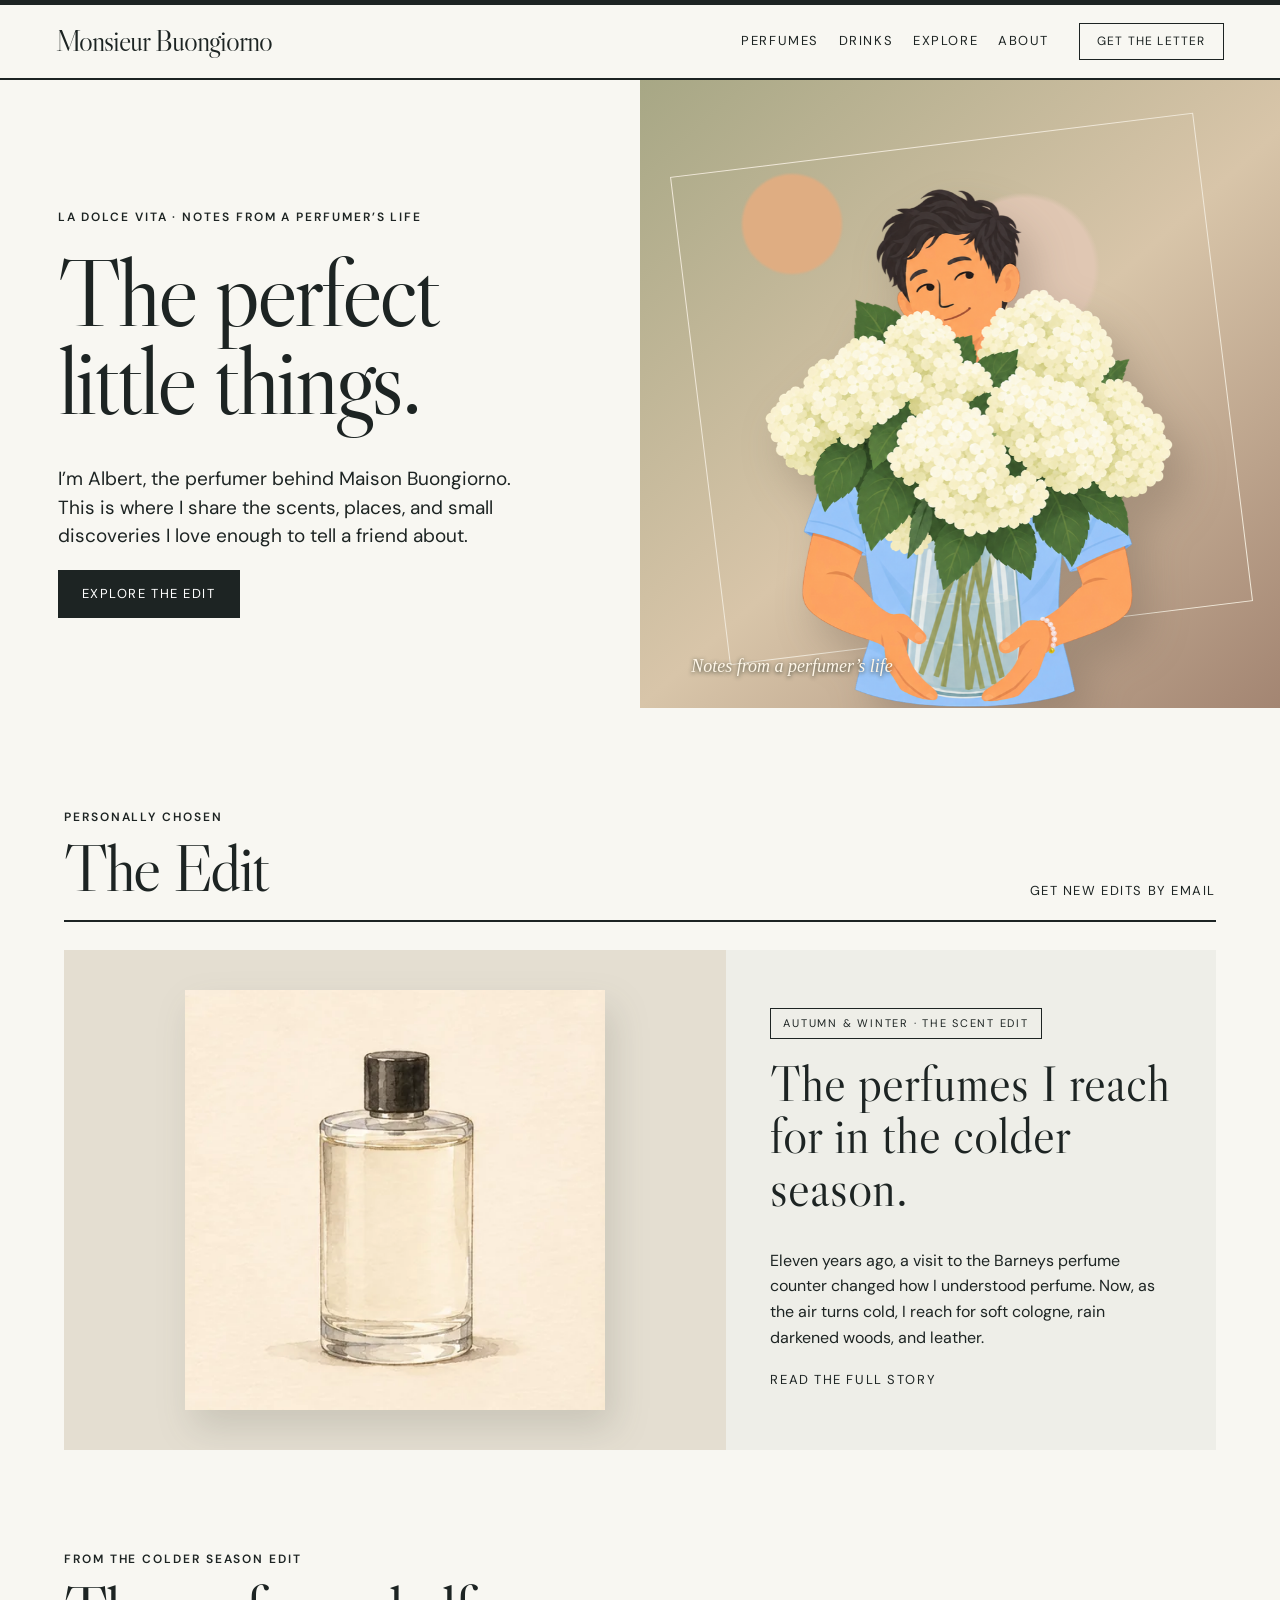
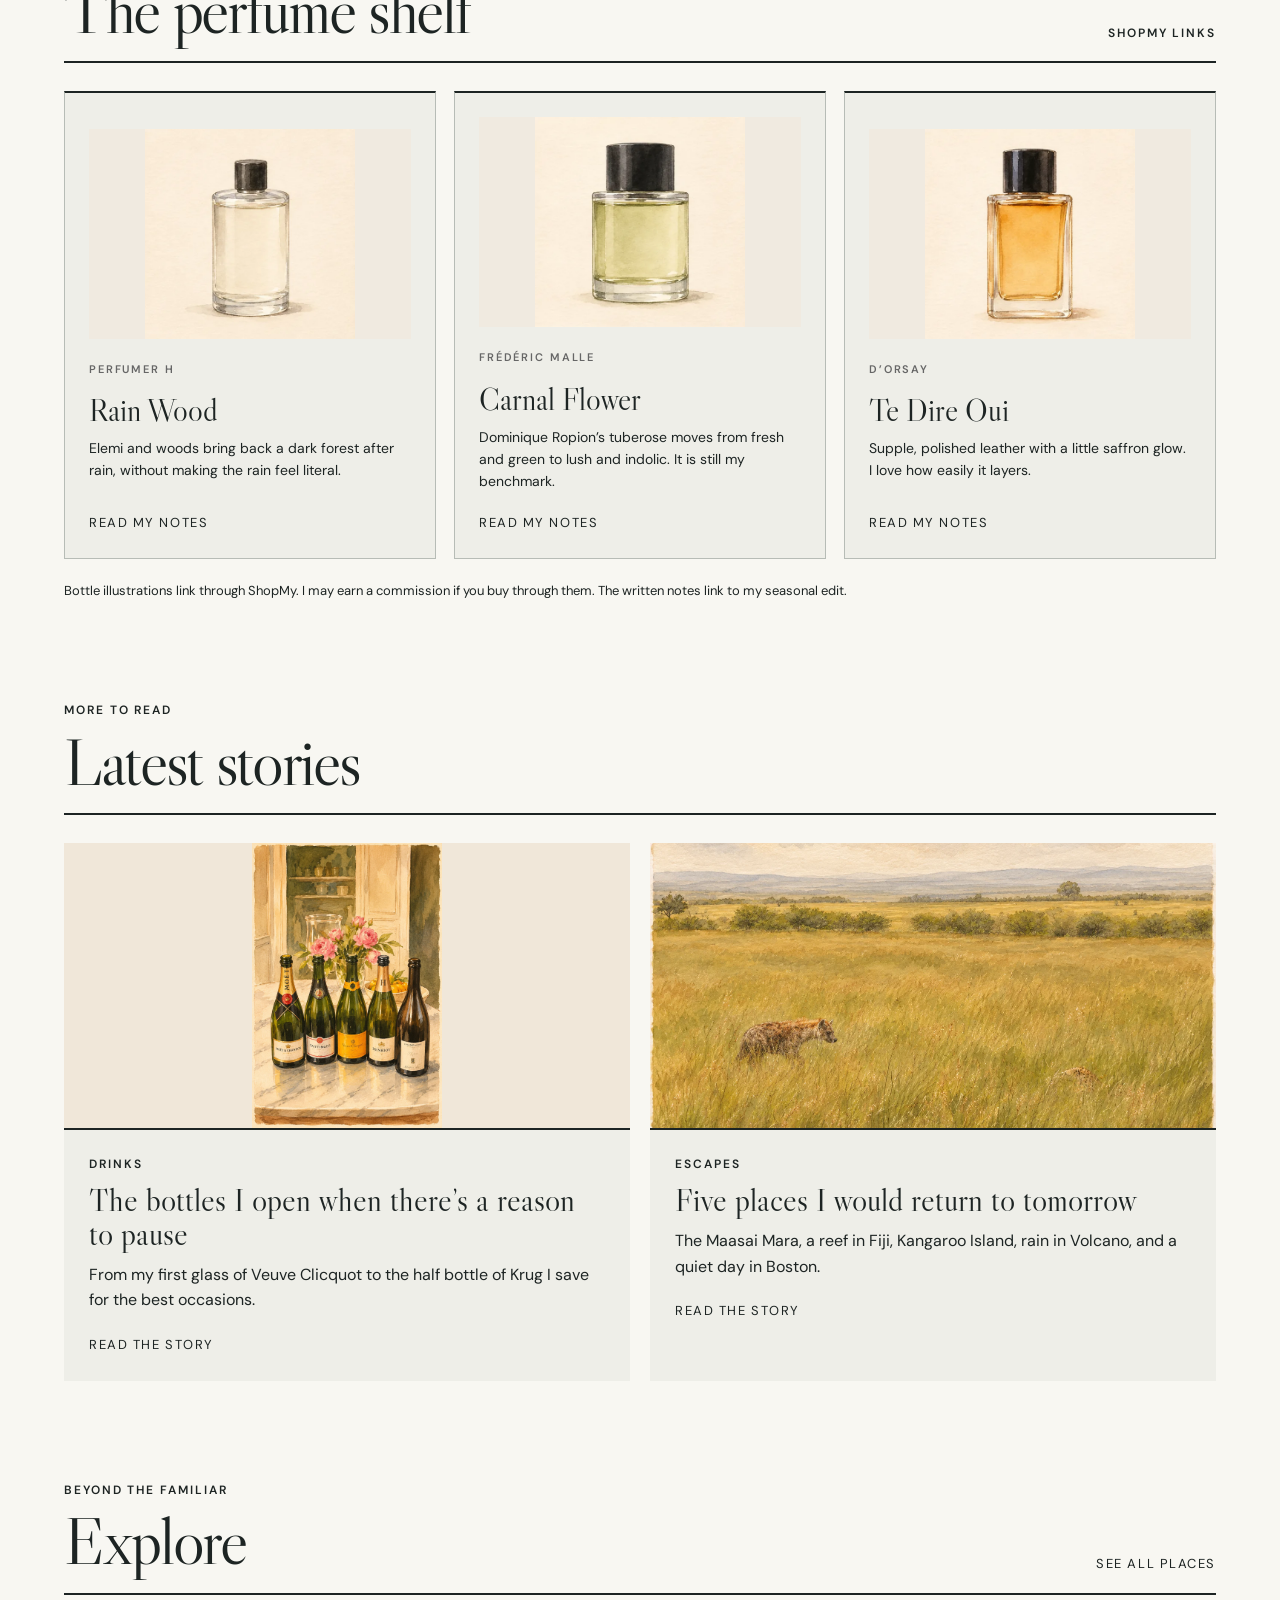
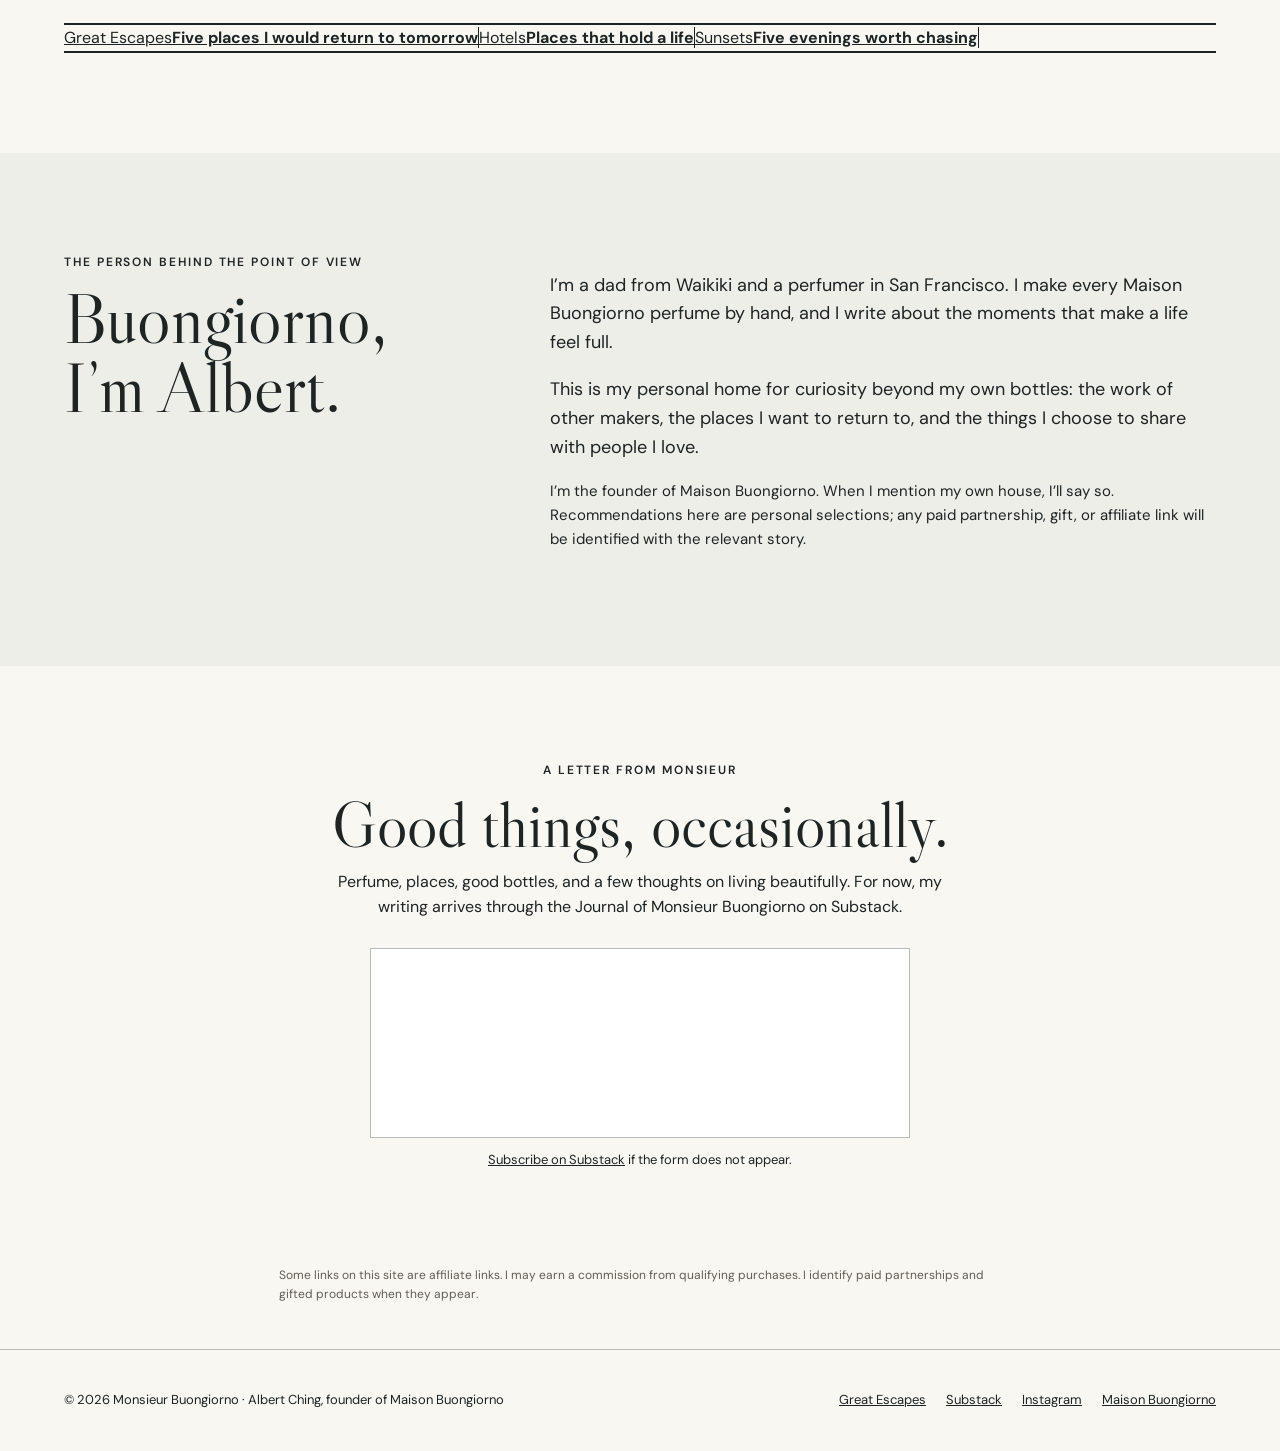
==== index.html @ 0cd43581 "Add hotel and sunset stories with editorial site styling" ====
<!doctype html>
<html lang="en">
<head>
  <meta charset="utf-8"><meta name="viewport" content="width=device-width,initial-scale=1">
  <title>Monsieur Buongiorno — The Perfect Little Things</title>
  <link rel="canonical" href="https://monsieurbuongiorno.com/">
  <meta property="og:type" content="website"><meta property="og:image" content="https://monsieurbuongiorno.com/assets/homepage-illustration-mara.webp"><meta property="og:image:alt" content="Watercolor illustration of the Maasai Mara for Monsieur Buongiorno"><meta name="twitter:card" content="summary_large_image"><meta property="og:title" content="Monsieur Buongiorno — The Perfect Little Things"><meta property="og:description" content="Albert Ching, the perfumer behind Maison Buongiorno, shares the scents, places, and pleasures he loves."><meta property="og:url" content="https://monsieurbuongiorno.com/">
  <meta name="description" content="Albert, the perfumer behind Maison Buongiorno, writes about perfume, places, and the small pleasures worth remembering.">
  <script type="application/ld+json">{"@context":"https://schema.org","@graph":[{"@type":"Person","@id":"https://monsieurbuongiorno.com/#albert","name":"Albert Ching","alternateName":"Monsieur Buongiorno","url":"https://monsieurbuongiorno.com/","sameAs":["https://monsieurbuongiorno.substack.com/","https://www.instagram.com/monsieurbuongiorno/"],"founder":{"@id":"https://maisonbuongiorno.com/#brand"}},{"@type":"WebSite","name":"Monsieur Buongiorno","url":"https://monsieurbuongiorno.com/","publisher":{"@id":"https://monsieurbuongiorno.com/#albert"}}]}</script>
  <style>
    @import url('https://fonts.googleapis.com/css2?family=DM+Sans:wght@400;500;600&family=Libre+Caslon+Display&display=swap');
    :root{--ink:#292621;--paper:#f7f4ed;--line:#d9d1c4;--olive:#626a4d;--rose:#b98982;--dark:#333c31}*{box-sizing:border-box}html{scroll-behavior:smooth}body{margin:0;background:var(--paper);color:var(--ink);font:16px/1.6 'DM Sans',sans-serif}a{color:inherit}button{font:inherit}header{border-bottom:1px solid var(--line);background:var(--paper);position:sticky;top:0;z-index:5}.nav{max-width:1440px;margin:auto;padding:18px 4.4%;display:flex;align-items:center;gap:30px}.wordmark{font:29px/1 'Libre Caslon Display',Georgia,serif;text-decoration:none;white-space:nowrap}.navlinks{display:flex;gap:20px;margin-left:auto;font-size:13px;white-space:nowrap;letter-spacing:.12em;text-transform:uppercase}.navlinks a{text-decoration:none}.navlinks a:hover,.textlink:hover{text-decoration:underline}.navcta{border:1px solid var(--ink);padding:8px 17px;text-decoration:none;font-size:12px;letter-spacing:.1em;text-transform:uppercase;white-space:nowrap}.menu{display:none;background:none;border:0;font-size:24px;margin-left:auto}.eyebrow{font-size:12px;font-weight:600;letter-spacing:.2em;text-transform:uppercase}.hero{max-width:1440px;margin:auto;display:grid;grid-template-columns:1fr 1fr;min-height:620px}.hero-copy{padding:10vw 8% 7vw 9%;display:flex;flex-direction:column;justify-content:center}.hero h1{font:clamp(62px,7.5vw,120px)/.91 'Libre Caslon Display',Georgia,serif;letter-spacing:-.035em;margin:22px 0}.hero p{max-width:470px;font-size:19px;line-height:1.5}.hero-art{position:relative;min-height:620px;overflow:hidden;background:radial-gradient(circle at 60% 30%,#e0c7b3 0 12%,transparent 13%),linear-gradient(138deg,#a7a785,#d8c5a9 52%,#a38572)}.hero-art:before{content:'';position:absolute;width:82%;height:78%;border:1px solid #f0e8d9;left:9%;top:10%;transform:rotate(-7deg)}.hero-art:after{content:none}.hero-art .shape{position:absolute;width:34%;height:78%;left:26%;bottom:-10%;background:#525c43;border-radius:48% 48% 8% 8%;transform:rotate(-10deg);box-shadow:45px -30px 0 1px #756853}.hero-art .sun{position:absolute;left:16%;top:15%;width:100px;height:100px;border-radius:50%;background:#dfad82;filter:blur(1px)}.hero-art .portrait{position:absolute;width:min(80%,550px);height:auto;left:10%;bottom:-4%;z-index:1;filter:drop-shadow(15px 22px 20px #56463b44)}.hero-art .caption{z-index:2;position:absolute;left:8%;bottom:5%;font:italic 18px Georgia,serif;color:#fff7e9;text-shadow:0 1px 4px #333c31}.intro-strip{background:var(--dark);color:#f5f0e5;padding:18px 5%;text-align:center;font-size:14px;letter-spacing:.025em}.intro-strip a{text-underline-offset:4px}.wrap{max-width:1320px;margin:auto;padding:100px 5%}.section-heading{display:flex;align-items:end;justify-content:space-between;border-bottom:1px solid var(--line);padding-bottom:18px;margin-bottom:28px;gap:20px}.section-heading h2{font:clamp(46px,5.2vw,76px)/1 'Libre Caslon Display',Georgia,serif;margin:8px 0 0}.textlink{font-size:13px;text-transform:uppercase;letter-spacing:.12em;text-decoration:none;white-space:nowrap}.feature{display:grid;grid-template-columns:1.15fr .85fr;min-height:500px;background:#e8e1d5}.feature-art{position:relative;min-height:460px;background:linear-gradient(170deg,#879482,#4b5d54 56%,#253b38);overflow:hidden}.feature-art:before{content:'';position:absolute;width:200%;height:140px;left:-30%;top:58%;background:repeating-linear-gradient(110deg,transparent 0 15px,#d7ddd1 16px 17px,transparent 18px 42px);opacity:.45;transform:rotate(-14deg)}.feature-art:after{content:'RAIN\A WOOD';white-space:pre;position:absolute;left:8%;bottom:8%;font:clamp(66px,8vw,124px)/.81 'Libre Caslon Display',Georgia,serif;color:#ece8d9}.feature-copy{padding:9% 9%;display:flex;flex-direction:column;justify-content:center}.feature-copy h3{font:clamp(40px,4vw,64px)/1.02 'Libre Caslon Display',Georgia,serif;margin:18px 0}.feature-copy p{max-width:440px}.pill{display:inline-block;font-size:11px;letter-spacing:.16em;text-transform:uppercase;border:1px solid currentColor;padding:6px 12px;align-self:start}.cards{display:grid;grid-template-columns:repeat(3,1fr);gap:20px}.card{background:#ebe4da}.card-art{height:285px;display:flex;align-items:end;padding:24px;font:48px/.95 'Libre Caslon Display',Georgia,serif}.card:nth-child(1) .card-art{background:radial-gradient(circle at 55% 35%,#eedfd2 0 21%,transparent 22%),linear-gradient(130deg,#ab8f7f,#e3d4c3)}.card:nth-child(2) .card-art{background:radial-gradient(circle at 50% 30%,#f5e0ba 0 16%,transparent 17%),linear-gradient(150deg,#b49c6a,#e5d6ae)}.card:nth-child(3) .card-art{background:#e9e5db url("/assets/editorial-rain.jpg") center/cover no-repeat;color:#fff;text-shadow:0 2px 8px #253b38}.card-body{padding:25px}.card h3{font:32px/1.05 'Libre Caslon Display',Georgia,serif;margin:10px 0}.card p{margin:0 0 18px}.shop-grid{display:grid;grid-template-columns:repeat(4,1fr);gap:18px}.shop-item{border:1px solid var(--line);padding:24px;background:#faf8f2;min-height:225px;display:flex;flex-direction:column}.shop-item .brand{font-size:11px;letter-spacing:.17em;text-transform:uppercase;color:#666}.shop-item h3{font:31px/1.05 "Libre Caslon Display",Georgia,serif;margin:16px 0 10px}.shop-item p{font-size:14px;margin:0 0 20px}.shop-item a{margin-top:auto}.about{background:#e8e3d9}.about-inner{max-width:1320px;margin:auto;padding:100px 5%;display:grid;grid-template-columns:.7fr 1.3fr;gap:11%}.about h2{font:clamp(50px,5.5vw,84px)/.98 'Libre Caslon Display',Georgia,serif;margin:12px 0}.about p{font-size:18px}.about .small{font-size:15px}.maison{background:var(--dark);color:#f4efe3}.maison-inner{max-width:1320px;margin:auto;padding:95px 5%;display:grid;grid-template-columns:1fr 1fr;gap:7%;align-items:center}.maison h2{font:clamp(49px,5vw,79px)/.98 'Libre Caslon Display',Georgia,serif;margin:16px 0}.maison p{font-size:18px}.maison-art{min-height:380px;border:1px solid #b8b49b;display:flex;align-items:center;justify-content:center;background:radial-gradient(circle at center,#878c70,#3d493a 65%)}.bottle{width:125px;height:220px;background:linear-gradient(90deg,#ded5bb,#f6edce 50%,#c1b898);border:3px solid #e6dfc8;box-shadow:30px 20px 40px #243023;position:relative;display:grid;place-items:center;text-align:center;font:18px/.95 'Libre Caslon Display',Georgia,serif;color:#3a4234}.bottle:before{content:'';position:absolute;width:60px;height:35px;background:#2c3128;top:-37px}.newsletter{padding:95px 5%;text-align:center;max-width:900px;margin:auto}.newsletter h2{font:clamp(48px,5vw,76px)/1 'Libre Caslon Display',Georgia,serif;margin:12px 0}.newsletter p{max-width:620px;margin:0 auto 28px}.button{display:inline-block;background:var(--ink);color:white;text-decoration:none;padding:14px 24px;font-size:13px;letter-spacing:.12em;text-transform:uppercase}.button.light{background:#f4efe3;color:var(--ink)}footer{border-top:1px solid var(--line);padding:40px 5%;display:flex;justify-content:space-between;gap:20px;font-size:13px}.footerlinks{display:flex;gap:20px;flex-wrap:wrap}.disclosure{font-size:12px;color:#625d55;max-width:850px;margin:0 auto 45px;padding:0 5%}@media(max-width:1100px){.navlinks,.navcta{display:none}.menu{display:block}.navlinks.open{display:flex;position:absolute;top:69px;left:0;right:0;background:var(--paper);padding:22px 5%;flex-direction:column;border-bottom:1px solid var(--line)}.hero,.feature,.about-inner,.maison-inner{grid-template-columns:1fr}.hero-copy{padding:90px 7% 80px}.hero-art{min-height:450px}.feature-art{min-height:400px}.cards,.shop-grid{grid-template-columns:1fr}.card-art{height:260px}.wrap,.about-inner{padding:70px 6%}.maison-inner{padding:70px 6%}.about-inner{gap:18px}footer{flex-direction:column}.section-heading{align-items:start;flex-direction:column}}@media(max-width:500px){.hero h1{font-size:70px}.hero-art{min-height:360px}.hero-art:after{font-size:60px}.feature-art{min-height:310px}.feature-art:after{font-size:75px}}
.hero-actions{display:flex;align-items:center;gap:24px;flex-wrap:wrap}.escape-callout{max-width:1320px;margin:80px auto 0;padding:0 5%;display:grid;grid-template-columns:1.05fr .95fr;min-height:390px}.escape-callout-image{display:block;min-height:390px;overflow:hidden;background:#44535a}.escape-callout-image img{display:block;width:100%;height:100%;max-height:450px;object-fit:cover}.escape-callout-copy{background:#e8e3d9;padding:55px 9%;display:flex;flex-direction:column;justify-content:center}.escape-callout-copy h2{font:clamp(42px,4.5vw,67px)/1 'Libre Caslon Display',Georgia,serif;margin:15px 0}.escape-callout-copy p{max-width:430px;margin:0 0 26px}.card-image{height:285px;display:block;overflow:hidden;background:#e8e1d5}.card-image img{display:block;width:100%;height:100%;object-fit:cover;transition:transform .25s ease}.card-image:hover img{transform:scale(1.035)}.card:nth-child(1) .card-image img{object-fit:contain;background:#f0e7d9}.card:nth-child(2) .card-image img{object-position:center 62%}@media(max-width:900px){.escape-callout{grid-template-columns:1fr;margin-top:50px;padding:0 6%}.escape-callout-image{min-height:300px}.escape-callout-image img{height:300px;max-height:none}.escape-callout-copy{padding:45px 7%}}
  .feature-art{display:grid;place-items:center;text-decoration:none;background:#e4ded1}.feature-art:before,.feature-art:after{content:none}.feature-art img{width:min(75%,420px);height:auto;display:block;filter:drop-shadow(8px 18px 18px #333c3126);transition:transform .25s ease}.feature-art:hover img{transform:translateY(-5px)}.shop-grid{grid-template-columns:repeat(3,1fr)}.shop-item{min-height:auto}.shop-image{display:block;margin-bottom:22px}.shop-image img{width:100%;height:210px;object-fit:contain;display:block;background:#f0eae0}.shop-item .textlink{margin-top:auto}.latest-cards{grid-template-columns:repeat(2,1fr)}.signup-embed{width:100%;max-width:540px;height:190px;border:1px solid var(--line);background:#fff;display:block;margin:0 auto}.signup-fallback{font-size:13px;margin:12px auto 0!important}@media(max-width:900px){.shop-grid,.latest-cards{grid-template-columns:1fr}}@media(prefers-reduced-motion:reduce){.feature-art img,.card-image img{transition:none}}
</style>
<link rel="icon" href="/assets/favicon.png?v=20261124" type="image/png"><link rel="icon" href="/assets/favicon.ico?v=20261124" sizes="any"><link rel="apple-touch-icon" href="/assets/apple-touch-icon.png?v=20261124"><script>!function(t,e){var o,n,p,r;e.__SV||(window.posthog=e,e._i=[],e.init=function(i,s,a){function g(t,e){var o=e.split(".");2==o.length&&(t=t[o[0]],e=o[1]),t[e]=function(){t.push([e].concat(Array.prototype.slice.call(arguments,0)))}}(p=t.createElement("script")).type="text/javascript",p.crossOrigin="anonymous",p.async=!0,p.src=s.api_host.replace(".i.posthog.com","-assets.i.posthog.com")+"/static/array.js",(r=t.getElementsByTagName("script")[0]).parentNode.insertBefore(p,r);var u=e;for(void 0!==a?u=e[a]=[]:a="posthog",u.people=u.people||[],u.toString=function(t){var e="posthog";return"posthog"!==a&&(e+="."+a),t||(e+=" (stub)"),e},u.people.toString=function(){return u.toString(1)+".people (stub)"},o="init capture register register_once unregister unregister_for_session unregister_for_session getFeatureFlag getFeatureFlagPayload isFeatureEnabled reloadFeatureFlags updateEarlyAccessFeatureEnrollment getEarlyAccessFeatures on onFeatureFlags onSessionId getSurveys getActiveMatchingSurveys renderSurvey canRender get_distinct_id get_session_id opt_in_capturing opt_out_capturing has_opted_in_capturing has_opted_out_capturing".split(" "),n=0;n<o.length;n++)g(u,o[n]);e._i.push([i,s,a])},e.__SV=1)}(document,window.posthog||[]);posthog.init('phc_uu5TSxzBv7hr99KFHv97oArM2oFrDekxDJQEmMLBhRXt',{api_host:'https://us.i.posthog.com',person_profiles:'identified_only',capture_pageview:true,autocapture:false,disable_session_recording:true});posthog.register({site:'monsieurbuongiorno.com'});if(location.hostname==='localhost'||location.hostname==='127.0.0.1')posthog.opt_out_capturing();document.addEventListener('click',function(e){var a=e.target.closest('a[href^="https://go.shopmy.us/"]');if(a)posthog.capture('shopmy_link_clicked',{site:'monsieurbuongiorno.com',article:location.pathname,link:a.href})});</script><link rel="stylesheet" href="/assets/editorial.css?v=20261125"></head>
<body>
  <header><nav class="nav" aria-label="Main navigation"><a class="wordmark" href="#top">Monsieur Buongiorno</a><button class="menu" aria-label="Open menu" aria-expanded="false">☰</button><div class="navlinks"><a href="/perfumes/">Perfumes</a><a href="/drinks/">Drinks</a><a href="/explore/">Explore</a><a href="#about">About</a></div><a class="navcta" href="#letter">Get the letter</a></nav></header>
  <main id="top">
    <section class="hero"><div class="hero-copy"><div class="eyebrow">La dolce vita · Notes from a perfumer’s life</div><h1>The perfect<br>little things.</h1><p>I’m Albert, the perfumer behind Maison Buongiorno. This is where I share the scents, places, and small discoveries I love enough to tell a friend about.</p><div class="hero-actions"><a class="button" href="#edit">Explore The Edit</a></div></div><div class="hero-art" role="img" aria-label="Abstract editorial illustration in olive and warm terracotta"><div class="sun"></div><img class="portrait" src="/assets/albert-portrait.png" alt="Illustration of Albert holding white hydrangeas"><div class="caption">Notes from a perfumer’s life</div></div></section>
    <section class="wrap" id="edit"><div class="section-heading"><div><div class="eyebrow">Personally chosen</div><h2>The Edit</h2></div><a class="textlink" href="#letter">Get new edits by email</a></div><div class="feature"><a class="feature-art" href="/perfumes/cold-season/" aria-label="Read the colder season perfume edit"><img src="/assets/illustration-perfumer-h-rain-wood.webp" width="492" height="492" alt="Watercolor illustration of Perfumer H Rain Wood" loading="lazy"></a><div class="feature-copy"><span class="pill">Autumn &amp; winter · The scent edit</span><h3>The perfumes I reach for in the colder season.</h3><p>Eleven years ago, a visit to the Barneys perfume counter changed how I understood perfume. Now, as the air turns cold, I reach for soft cologne, rain darkened woods, and leather.</p><div><a class="textlink" href="/perfumes/cold-season/">Read the full story</a></div></div></div></section>
    <section class="wrap" id="shop" style="padding-top:0"><div class="section-heading"><div><div class="eyebrow">From the colder season edit</div><h2>The perfume shelf</h2></div><span class="eyebrow">ShopMy links</span></div><div class="shop-grid"><article class="shop-item"><a class="shop-image" href="https://go.shopmy.us/p-110095065" rel="sponsored nofollow noopener" target="_blank" aria-label="Explore Rain Wood"><img src="/assets/illustration-perfumer-h-rain-wood.webp" alt="Watercolor illustration of Perfumer H Rain Wood" loading="lazy"></a><div class="brand">Perfumer H</div><h3>Rain Wood</h3><p>Elemi and woods bring back a dark forest after rain, without making the rain feel literal.</p><a class="textlink" href="/perfumes/cold-season/#rain-wood">Read my notes</a></article><article class="shop-item"><a class="shop-image" href="https://go.shopmy.us/p-110095256" rel="sponsored nofollow noopener" target="_blank" aria-label="Explore Carnal Flower"><img src="/assets/illustration-frederic-malle-carnal-flower.webp" alt="Watercolor illustration of Frédéric Malle Carnal Flower" loading="lazy"></a><div class="brand">Frédéric Malle</div><h3>Carnal Flower</h3><p>Dominique Ropion’s tuberose moves from fresh and green to lush and indolic. It is still my benchmark.</p><a class="textlink" href="/perfumes/cold-season/">Read my notes</a></article><article class="shop-item"><a class="shop-image" href="https://go.shopmy.us/p-110095360" rel="sponsored nofollow noopener" target="_blank" aria-label="Explore Te Dire Oui"><img src="/assets/illustration-dorsay-te-dire-oui.webp" alt="Watercolor illustration of D’Orsay Te Dire Oui" loading="lazy"></a><div class="brand">D’Orsay</div><h3>Te Dire Oui</h3><p>Supple, polished leather with a little saffron glow. I love how easily it layers.</p><a class="textlink" href="/perfumes/cold-season/#te-dire-oui">Read my notes</a></article></div><p style="font-size:13px;max-width:800px;margin:22px 0 0">Bottle illustrations link through ShopMy. I may earn a commission if you buy through them. The written notes link to my seasonal edit.</p></section>
    <section class="wrap" id="journal" style="padding-top:0"><div class="section-heading"><div><div class="eyebrow">More to read</div><h2>Latest stories</h2></div></div><div class="cards latest-cards"><article class="card"><a class="card-image" href="/drinks/cold-season/"><img src="/assets/homepage-illustration-champagne.webp" width="1024" height="1535" alt="Watercolor illustration of Champagne bottles and flowers at Maison Buongiorno’s Slow Soirée" loading="lazy"></a><div class="card-body"><div class="eyebrow">Drinks</div><h3>The bottles I open when there’s a reason to pause</h3><p>From my first glass of Veuve Clicquot to the half bottle of Krug I save for the best occasions.</p><a class="textlink" href="/drinks/cold-season/">Read the story</a></div></article><article class="card"><a class="card-image" href="/escapes/"><img src="/assets/homepage-illustration-mara.webp" width="1525" height="1031" alt="Watercolor illustration of the grasses of the Maasai Mara" loading="lazy"></a><div class="card-body"><div class="eyebrow">Escapes</div><h3>Five places I would return to tomorrow</h3><p>The Maasai Mara, a reef in Fiji, Kangaroo Island, rain in Volcano, and a quiet day in Boston.</p><a class="textlink" href="/escapes/">Read the story</a></div></article></div></section>
    <section class="wrap" id="explore" style="padding-top:0"><div class="section-heading"><div><div class="eyebrow">Beyond the familiar</div><h2>Explore</h2></div><a class="textlink" href="/explore/">See all places</a></div><div class="explore-links"><a href="/escapes/"><span>Great Escapes</span><strong>Five places I would return to tomorrow</strong></a><a href="/explore/hotels/"><span>Hotels</span><strong>Places that hold a life</strong></a><a href="/explore/sunsets/"><span>Sunsets</span><strong>Five evenings worth chasing</strong></a></div></section>
    <section class="about" id="about"><div class="about-inner"><div><div class="eyebrow">The person behind the point of view</div><h2>Buongiorno,<br>I’m Albert.</h2></div><div><p>I’m a dad from Waikiki and a perfumer in San Francisco. I make every Maison Buongiorno perfume by hand, and I write about the moments that make a life feel full.</p><p>This is my personal home for curiosity beyond my own bottles: the work of other makers, the places I want to return to, and the things I choose to share with people I love.</p><p class="small">I’m the founder of Maison Buongiorno. When I mention my own house, I’ll say so. Recommendations here are personal selections; any paid partnership, gift, or affiliate link will be identified with the relevant story.</p></div></div></section>
    <section class="newsletter" id="letter"><div class="eyebrow">A letter from Monsieur</div><h2>Good things, occasionally.</h2><p>Perfume, places, good bottles, and a few thoughts on living beautifully. For now, my writing arrives through the Journal of Monsieur Buongiorno on Substack.</p><iframe class="signup-embed" src="https://monsieurbuongiorno.substack.com/embed" title="Subscribe to the Journal of Monsieur Buongiorno" loading="lazy" referrerpolicy="strict-origin-when-cross-origin"></iframe><p class="signup-fallback"><a href="https://monsieurbuongiorno.substack.com/subscribe">Subscribe on Substack</a> if the form does not appear.</p></section>
  </main>
  <div class="disclosure">Some links on this site are affiliate links. I may earn a commission from qualifying purchases. I identify paid partnerships and gifted products when they appear.</div>
  <footer><span>© 2026 Monsieur Buongiorno · Albert Ching, founder of Maison Buongiorno</span><div class="footerlinks"><a href="/escapes/">Great Escapes</a><a href="https://monsieurbuongiorno.substack.com/">Substack</a><a href="https://www.instagram.com/monsieurbuongiorno/">Instagram</a><a href="https://maisonbuongiorno.com/">Maison Buongiorno</a></div></footer>
  <script>const menu=document.querySelector('.menu'),links=document.querySelector('.navlinks');menu.addEventListener('click',()=>{let open=links.classList.toggle('open');menu.setAttribute('aria-expanded',String(open));});links.querySelectorAll('a').forEach(a=>a.addEventListener('click',()=>{links.classList.remove('open');menu.setAttribute('aria-expanded','false')}));</script>
</body></html>
---- assets/editorial.css ----
/* Editorial system: quiet paper, ink, rules, and numbered travel sections. */
:root{--ink:#1d2423;--paper:#f8f7f2;--line:#b7bcb6;--olive:#3b5e56;--dark:#1d3432}
body{background:var(--paper);color:var(--ink)}
header{border-bottom:2px solid var(--ink)}
.nav{border-top:5px solid var(--ink)}
.wordmark{letter-spacing:-.035em}
.eyebrow,.tag,.brand{font-family:'DM Sans',Arial,sans-serif;font-weight:600;letter-spacing:.16em}
.hero h1,.section-heading h2,.entry h2,.tile h2{letter-spacing:-.035em}
.section-heading,.entry{border-bottom-color:var(--ink);border-top-color:var(--ink)}
.section-heading{border-bottom-width:2px}
.entry{border-top-width:2px}
.byline{border-top:1px solid var(--ink);padding-top:12px;max-width:760px}
.lead{border-top:2px solid var(--ink);padding-top:12px}
.lead figcaption,.photo figcaption{border-top:1px solid var(--line);padding-top:8px;text-transform:uppercase;letter-spacing:.08em;font-size:11px}
.tiles{gap:0;border-top:2px solid var(--ink);border-bottom:2px solid var(--ink)}
.tile{background:transparent;border-right:1px solid var(--ink)}
.tile:first-child{border-left:1px solid var(--ink)}
.tile-copy{padding:23px}
.tile img{filter:saturate(.88)}
.tile h2{font-size:clamp(28px,2.8vw,38px)}
.tile .tag{color:var(--olive)}
.cta{background:var(--dark)}
@media(max-width:800px){.tile{border-right:1px solid var(--ink);border-left:1px solid var(--ink);border-bottom:1px solid var(--ink)}.tile:first-child{border-left:1px solid var(--ink)}.tiles{gap:0}}
/* Homepage's image treatment remains illustration-led. */
.feature,.card,.shop-item,.about{background:#eeeee8}
.shop-item{border-top:2px solid var(--ink)}
.card-body{border-top:2px solid var(--ink)}
.explore-links{border-top:2px solid var(--ink);border-bottom:2px solid var(--ink)}
.explore-links a{border-right:1px solid var(--ink)}
.navcta,.button{border-radius:0}
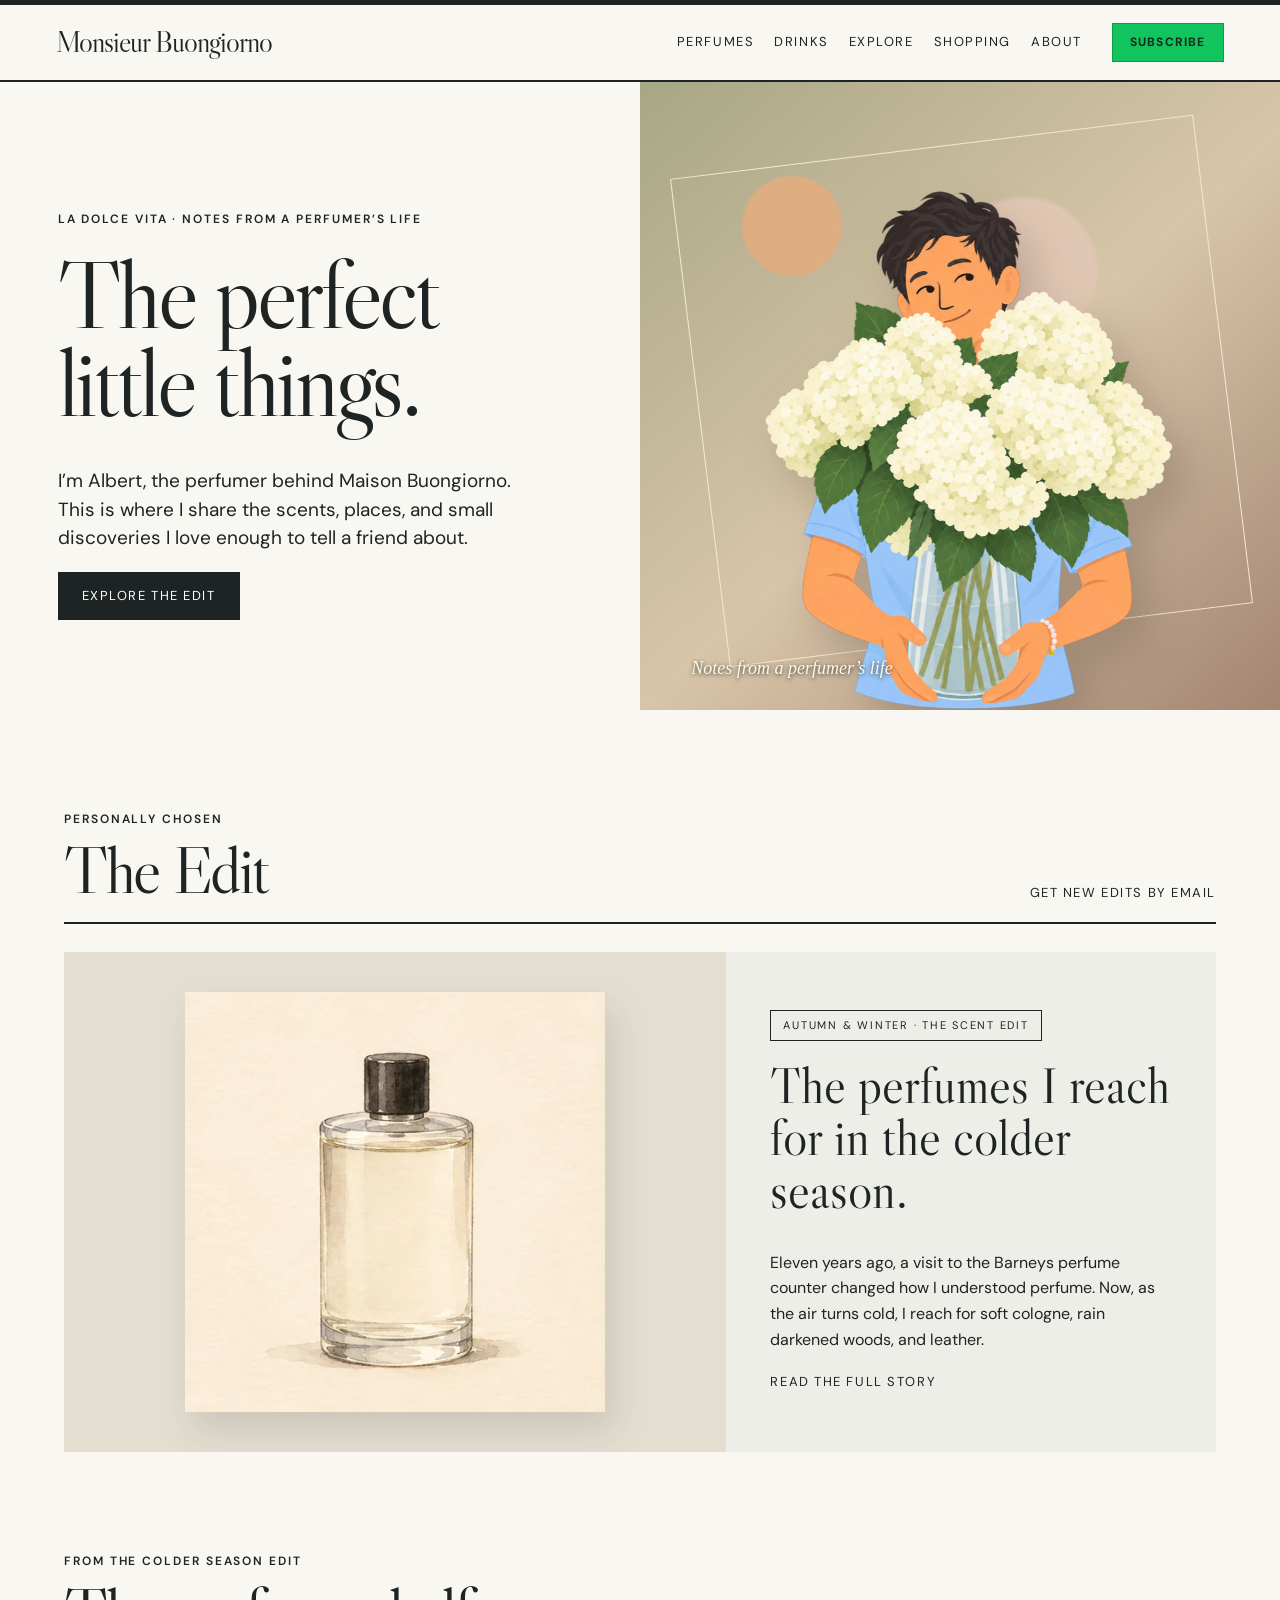
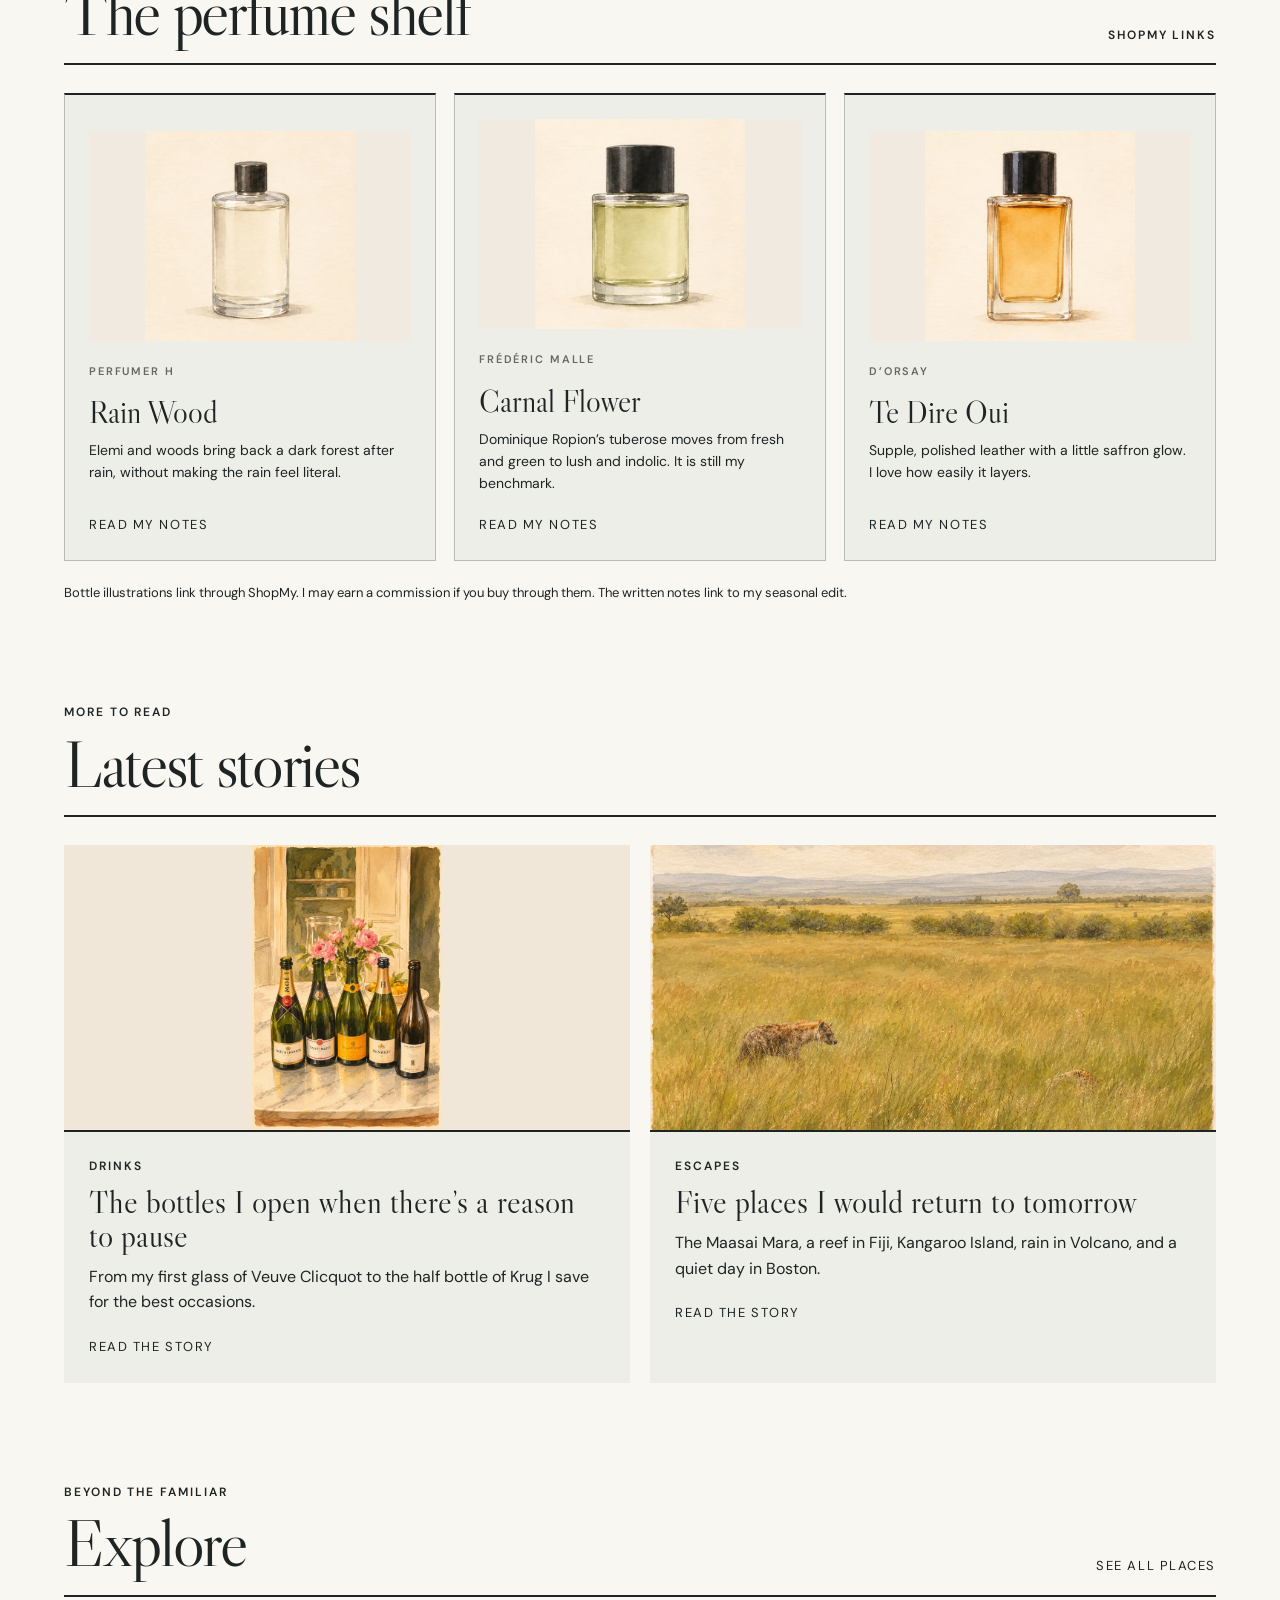
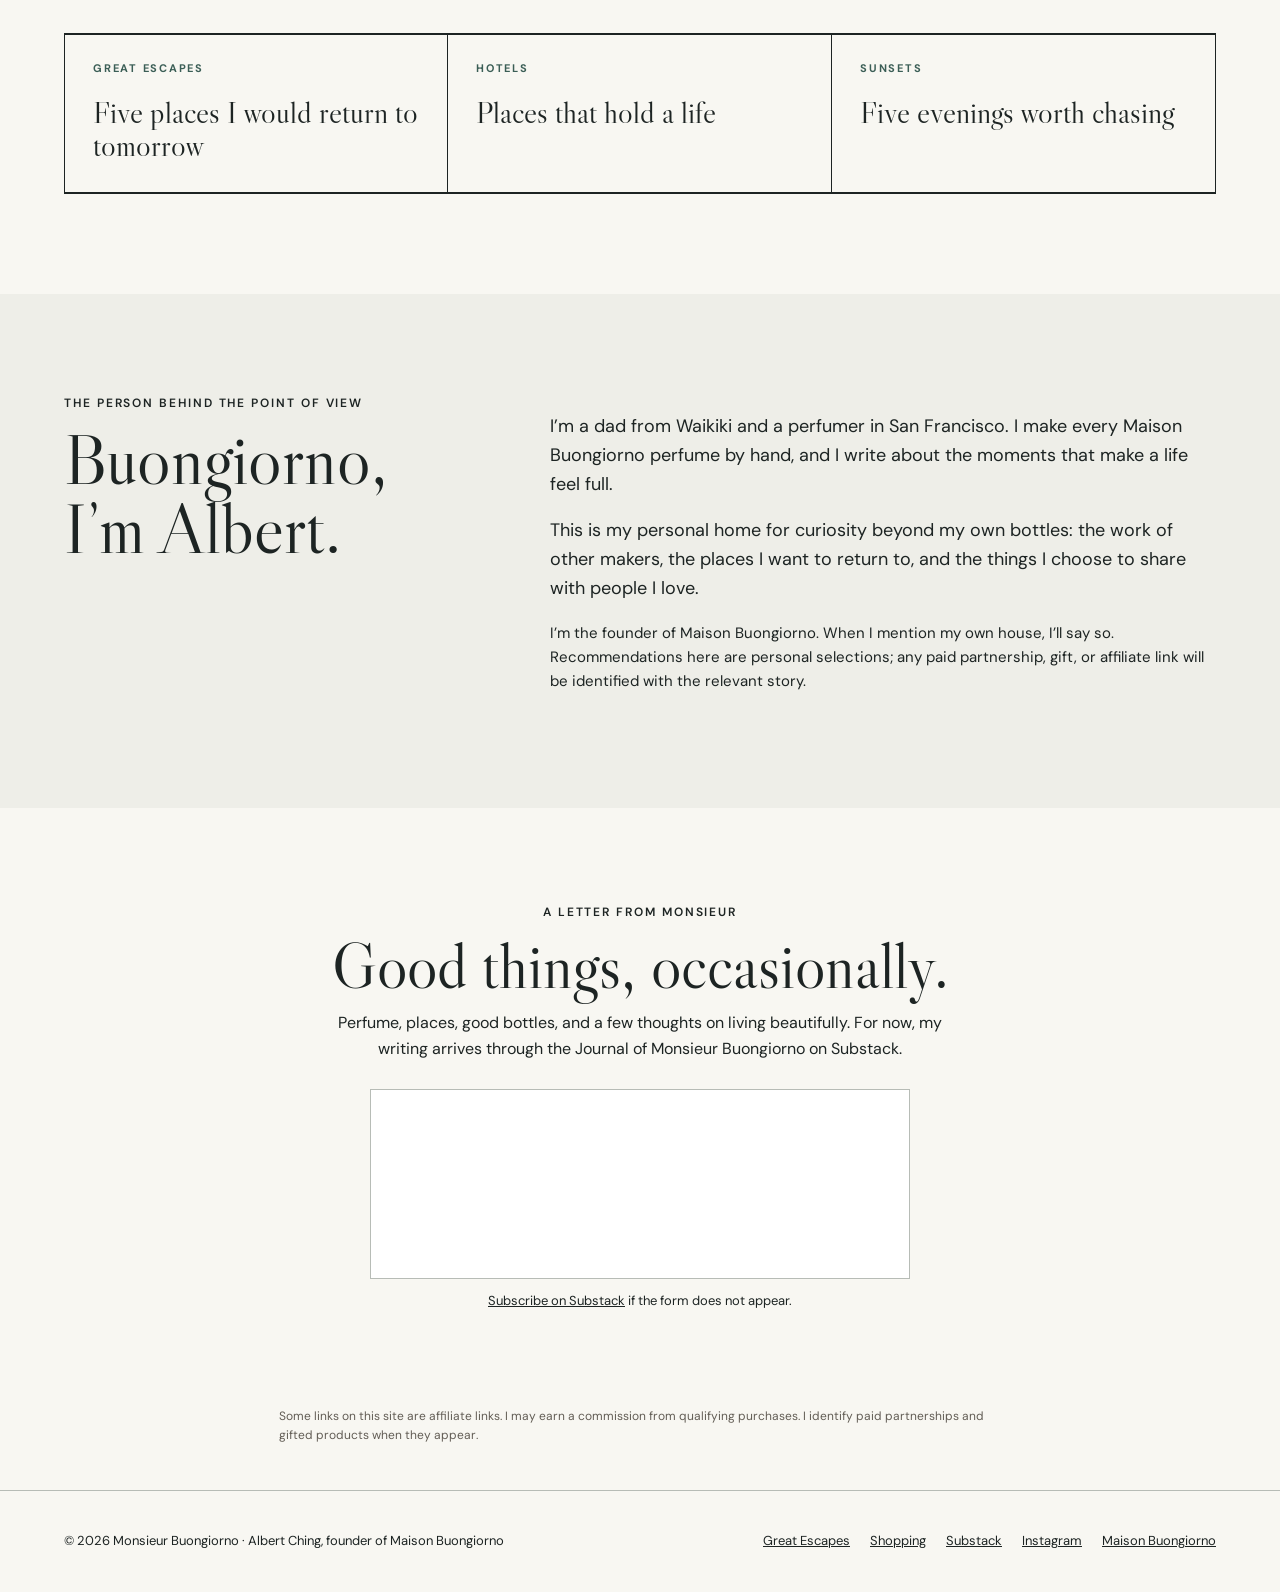
==== commit 620929ee: "Fix Explore layout and add Shopping page" ====
--- a/index.html
+++ b/index.html
@@ -13,9 +13,9 @@
 .hero-actions{display:flex;align-items:center;gap:24px;flex-wrap:wrap}.escape-callout{max-width:1320px;margin:80px auto 0;padding:0 5%;display:grid;grid-template-columns:1.05fr .95fr;min-height:390px}.escape-callout-image{display:block;min-height:390px;overflow:hidden;background:#44535a}.escape-callout-image img{display:block;width:100%;height:100%;max-height:450px;object-fit:cover}.escape-callout-copy{background:#e8e3d9;padding:55px 9%;display:flex;flex-direction:column;justify-content:center}.escape-callout-copy h2{font:clamp(42px,4.5vw,67px)/1 'Libre Caslon Display',Georgia,serif;margin:15px 0}.escape-callout-copy p{max-width:430px;margin:0 0 26px}.card-image{height:285px;display:block;overflow:hidden;background:#e8e1d5}.card-image img{display:block;width:100%;height:100%;object-fit:cover;transition:transform .25s ease}.card-image:hover img{transform:scale(1.035)}.card:nth-child(1) .card-image img{object-fit:contain;background:#f0e7d9}.card:nth-child(2) .card-image img{object-position:center 62%}@media(max-width:900px){.escape-callout{grid-template-columns:1fr;margin-top:50px;padding:0 6%}.escape-callout-image{min-height:300px}.escape-callout-image img{height:300px;max-height:none}.escape-callout-copy{padding:45px 7%}}
   .feature-art{display:grid;place-items:center;text-decoration:none;background:#e4ded1}.feature-art:before,.feature-art:after{content:none}.feature-art img{width:min(75%,420px);height:auto;display:block;filter:drop-shadow(8px 18px 18px #333c3126);transition:transform .25s ease}.feature-art:hover img{transform:translateY(-5px)}.shop-grid{grid-template-columns:repeat(3,1fr)}.shop-item{min-height:auto}.shop-image{display:block;margin-bottom:22px}.shop-image img{width:100%;height:210px;object-fit:contain;display:block;background:#f0eae0}.shop-item .textlink{margin-top:auto}.latest-cards{grid-template-columns:repeat(2,1fr)}.signup-embed{width:100%;max-width:540px;height:190px;border:1px solid var(--line);background:#fff;display:block;margin:0 auto}.signup-fallback{font-size:13px;margin:12px auto 0!important}@media(max-width:900px){.shop-grid,.latest-cards{grid-template-columns:1fr}}@media(prefers-reduced-motion:reduce){.feature-art img,.card-image img{transition:none}}
 </style>
-<link rel="icon" href="/assets/favicon.png?v=20261124" type="image/png"><link rel="icon" href="/assets/favicon.ico?v=20261124" sizes="any"><link rel="apple-touch-icon" href="/assets/apple-touch-icon.png?v=20261124"><script>!function(t,e){var o,n,p,r;e.__SV||(window.posthog=e,e._i=[],e.init=function(i,s,a){function g(t,e){var o=e.split(".");2==o.length&&(t=t[o[0]],e=o[1]),t[e]=function(){t.push([e].concat(Array.prototype.slice.call(arguments,0)))}}(p=t.createElement("script")).type="text/javascript",p.crossOrigin="anonymous",p.async=!0,p.src=s.api_host.replace(".i.posthog.com","-assets.i.posthog.com")+"/static/array.js",(r=t.getElementsByTagName("script")[0]).parentNode.insertBefore(p,r);var u=e;for(void 0!==a?u=e[a]=[]:a="posthog",u.people=u.people||[],u.toString=function(t){var e="posthog";return"posthog"!==a&&(e+="."+a),t||(e+=" (stub)"),e},u.people.toString=function(){return u.toString(1)+".people (stub)"},o="init capture register register_once unregister unregister_for_session unregister_for_session getFeatureFlag getFeatureFlagPayload isFeatureEnabled reloadFeatureFlags updateEarlyAccessFeatureEnrollment getEarlyAccessFeatures on onFeatureFlags onSessionId getSurveys getActiveMatchingSurveys renderSurvey canRender get_distinct_id get_session_id opt_in_capturing opt_out_capturing has_opted_in_capturing has_opted_out_capturing".split(" "),n=0;n<o.length;n++)g(u,o[n]);e._i.push([i,s,a])},e.__SV=1)}(document,window.posthog||[]);posthog.init('phc_uu5TSxzBv7hr99KFHv97oArM2oFrDekxDJQEmMLBhRXt',{api_host:'https://us.i.posthog.com',person_profiles:'identified_only',capture_pageview:true,autocapture:false,disable_session_recording:true});posthog.register({site:'monsieurbuongiorno.com'});if(location.hostname==='localhost'||location.hostname==='127.0.0.1')posthog.opt_out_capturing();document.addEventListener('click',function(e){var a=e.target.closest('a[href^="https://go.shopmy.us/"]');if(a)posthog.capture('shopmy_link_clicked',{site:'monsieurbuongiorno.com',article:location.pathname,link:a.href})});</script><link rel="stylesheet" href="/assets/editorial.css?v=20261125"></head>
+<link rel="icon" href="/assets/favicon.png?v=20261124" type="image/png"><link rel="icon" href="/assets/favicon.ico?v=20261124" sizes="any"><link rel="apple-touch-icon" href="/assets/apple-touch-icon.png?v=20261124"><script>!function(t,e){var o,n,p,r;e.__SV||(window.posthog=e,e._i=[],e.init=function(i,s,a){function g(t,e){var o=e.split(".");2==o.length&&(t=t[o[0]],e=o[1]),t[e]=function(){t.push([e].concat(Array.prototype.slice.call(arguments,0)))}}(p=t.createElement("script")).type="text/javascript",p.crossOrigin="anonymous",p.async=!0,p.src=s.api_host.replace(".i.posthog.com","-assets.i.posthog.com")+"/static/array.js",(r=t.getElementsByTagName("script")[0]).parentNode.insertBefore(p,r);var u=e;for(void 0!==a?u=e[a]=[]:a="posthog",u.people=u.people||[],u.toString=function(t){var e="posthog";return"posthog"!==a&&(e+="."+a),t||(e+=" (stub)"),e},u.people.toString=function(){return u.toString(1)+".people (stub)"},o="init capture register register_once unregister unregister_for_session unregister_for_session getFeatureFlag getFeatureFlagPayload isFeatureEnabled reloadFeatureFlags updateEarlyAccessFeatureEnrollment getEarlyAccessFeatures on onFeatureFlags onSessionId getSurveys getActiveMatchingSurveys renderSurvey canRender get_distinct_id get_session_id opt_in_capturing opt_out_capturing has_opted_in_capturing has_opted_out_capturing".split(" "),n=0;n<o.length;n++)g(u,o[n]);e._i.push([i,s,a])},e.__SV=1)}(document,window.posthog||[]);posthog.init('phc_uu5TSxzBv7hr99KFHv97oArM2oFrDekxDJQEmMLBhRXt',{api_host:'https://us.i.posthog.com',person_profiles:'identified_only',capture_pageview:true,autocapture:false,disable_session_recording:true});posthog.register({site:'monsieurbuongiorno.com'});if(location.hostname==='localhost'||location.hostname==='127.0.0.1')posthog.opt_out_capturing();document.addEventListener('click',function(e){var a=e.target.closest('a[href^="https://go.shopmy.us/"]');if(a)posthog.capture('shopmy_link_clicked',{site:'monsieurbuongiorno.com',article:location.pathname,link:a.href})});</script><link rel="stylesheet" href="/assets/editorial.css?v=20261125b"></head>
 <body>
-  <header><nav class="nav" aria-label="Main navigation"><a class="wordmark" href="#top">Monsieur Buongiorno</a><button class="menu" aria-label="Open menu" aria-expanded="false">☰</button><div class="navlinks"><a href="/perfumes/">Perfumes</a><a href="/drinks/">Drinks</a><a href="/explore/">Explore</a><a href="#about">About</a></div><a class="navcta" href="#letter">Get the letter</a></nav></header>
+  <header><nav class="nav" aria-label="Main navigation"><a class="wordmark" href="#top">Monsieur Buongiorno</a><button class="menu" aria-label="Open menu" aria-expanded="false">☰</button><div class="navlinks"><a href="/perfumes/">Perfumes</a><a href="/drinks/">Drinks</a><a href="/explore/">Explore</a><a href="/shopping/">Shopping</a><a href="#about">About</a><a class="mobile-subscribe" href="#letter">Subscribe</a></div><a class="navcta" href="#letter">Subscribe</a></nav></header>
   <main id="top">
     <section class="hero"><div class="hero-copy"><div class="eyebrow">La dolce vita · Notes from a perfumer’s life</div><h1>The perfect<br>little things.</h1><p>I’m Albert, the perfumer behind Maison Buongiorno. This is where I share the scents, places, and small discoveries I love enough to tell a friend about.</p><div class="hero-actions"><a class="button" href="#edit">Explore The Edit</a></div></div><div class="hero-art" role="img" aria-label="Abstract editorial illustration in olive and warm terracotta"><div class="sun"></div><img class="portrait" src="/assets/albert-portrait.png" alt="Illustration of Albert holding white hydrangeas"><div class="caption">Notes from a perfumer’s life</div></div></section>
     <section class="wrap" id="edit"><div class="section-heading"><div><div class="eyebrow">Personally chosen</div><h2>The Edit</h2></div><a class="textlink" href="#letter">Get new edits by email</a></div><div class="feature"><a class="feature-art" href="/perfumes/cold-season/" aria-label="Read the colder season perfume edit"><img src="/assets/illustration-perfumer-h-rain-wood.webp" width="492" height="492" alt="Watercolor illustration of Perfumer H Rain Wood" loading="lazy"></a><div class="feature-copy"><span class="pill">Autumn &amp; winter · The scent edit</span><h3>The perfumes I reach for in the colder season.</h3><p>Eleven years ago, a visit to the Barneys perfume counter changed how I understood perfume. Now, as the air turns cold, I reach for soft cologne, rain darkened woods, and leather.</p><div><a class="textlink" href="/perfumes/cold-season/">Read the full story</a></div></div></div></section>
@@ -26,6 +26,6 @@
     <section class="newsletter" id="letter"><div class="eyebrow">A letter from Monsieur</div><h2>Good things, occasionally.</h2><p>Perfume, places, good bottles, and a few thoughts on living beautifully. For now, my writing arrives through the Journal of Monsieur Buongiorno on Substack.</p><iframe class="signup-embed" src="https://monsieurbuongiorno.substack.com/embed" title="Subscribe to the Journal of Monsieur Buongiorno" loading="lazy" referrerpolicy="strict-origin-when-cross-origin"></iframe><p class="signup-fallback"><a href="https://monsieurbuongiorno.substack.com/subscribe">Subscribe on Substack</a> if the form does not appear.</p></section>
   </main>
   <div class="disclosure">Some links on this site are affiliate links. I may earn a commission from qualifying purchases. I identify paid partnerships and gifted products when they appear.</div>
-  <footer><span>© 2026 Monsieur Buongiorno · Albert Ching, founder of Maison Buongiorno</span><div class="footerlinks"><a href="/escapes/">Great Escapes</a><a href="https://monsieurbuongiorno.substack.com/">Substack</a><a href="https://www.instagram.com/monsieurbuongiorno/">Instagram</a><a href="https://maisonbuongiorno.com/">Maison Buongiorno</a></div></footer>
+  <footer><span>© 2026 Monsieur Buongiorno · Albert Ching, founder of Maison Buongiorno</span><div class="footerlinks"><a href="/escapes/">Great Escapes</a><a href="/shopping/">Shopping</a><a href="https://monsieurbuongiorno.substack.com/">Substack</a><a href="https://www.instagram.com/monsieurbuongiorno/">Instagram</a><a href="https://maisonbuongiorno.com/">Maison Buongiorno</a></div></footer>
   <script>const menu=document.querySelector('.menu'),links=document.querySelector('.navlinks');menu.addEventListener('click',()=>{let open=links.classList.toggle('open');menu.setAttribute('aria-expanded',String(open));});links.querySelectorAll('a').forEach(a=>a.addEventListener('click',()=>{links.classList.remove('open');menu.setAttribute('aria-expanded','false')}));</script>
 </body></html>
--- a/assets/editorial.css
+++ b/assets/editorial.css
@@ -28,3 +28,18 @@
 .explore-links{border-top:2px solid var(--ink);border-bottom:2px solid var(--ink)}
 .explore-links a{border-right:1px solid var(--ink)}
 .navcta,.button{border-radius:0}
+
+/* Clear, paced cards for the homepage Explore section. */
+.explore-links{display:grid;grid-template-columns:repeat(3,minmax(0,1fr));gap:0;margin-top:36px}
+.explore-links a{display:flex;flex-direction:column;gap:18px;min-width:0;padding:25px 28px 30px;text-decoration:none;border-right:1px solid var(--ink);transition:background .2s ease}
+.explore-links a:first-child{border-left:1px solid var(--ink)}
+.explore-links a:hover{background:#e8eee9}
+.explore-links span{display:block;font-size:11px;text-transform:uppercase;letter-spacing:.16em;font-weight:700;color:var(--olive)}
+.explore-links strong{display:block;font:clamp(26px,2.4vw,36px)/1.08 'Libre Caslon Display',Georgia,serif;font-weight:400;overflow-wrap:break-word}
+.navcta,.links a:last-child{background:#12c45d;color:#102d1d;border:1px solid #0b9c49;padding:9px 17px;text-decoration:none;font-size:12px;font-weight:700;letter-spacing:.1em;text-transform:uppercase;white-space:nowrap}
+.navcta:hover,.links a:last-child:hover{background:#0daa50;color:#fff;text-decoration:none}
+@media(max-width:900px){.explore-links{grid-template-columns:1fr}.explore-links a,.explore-links a:first-child{border-left:1px solid var(--ink);border-right:1px solid var(--ink);border-bottom:1px solid var(--ink)}.explore-links a:last-child{border-bottom:0}}
+@media(max-width:1100px){.navlinks.open{z-index:10}.navlinks.open a{padding:7px 0}.navcta{display:none}}
+
+.mobile-subscribe{display:none}
+@media(max-width:1100px){.navlinks.open .mobile-subscribe{display:block;background:#12c45d;color:#102d1d;padding:10px 15px;align-self:flex-start}}
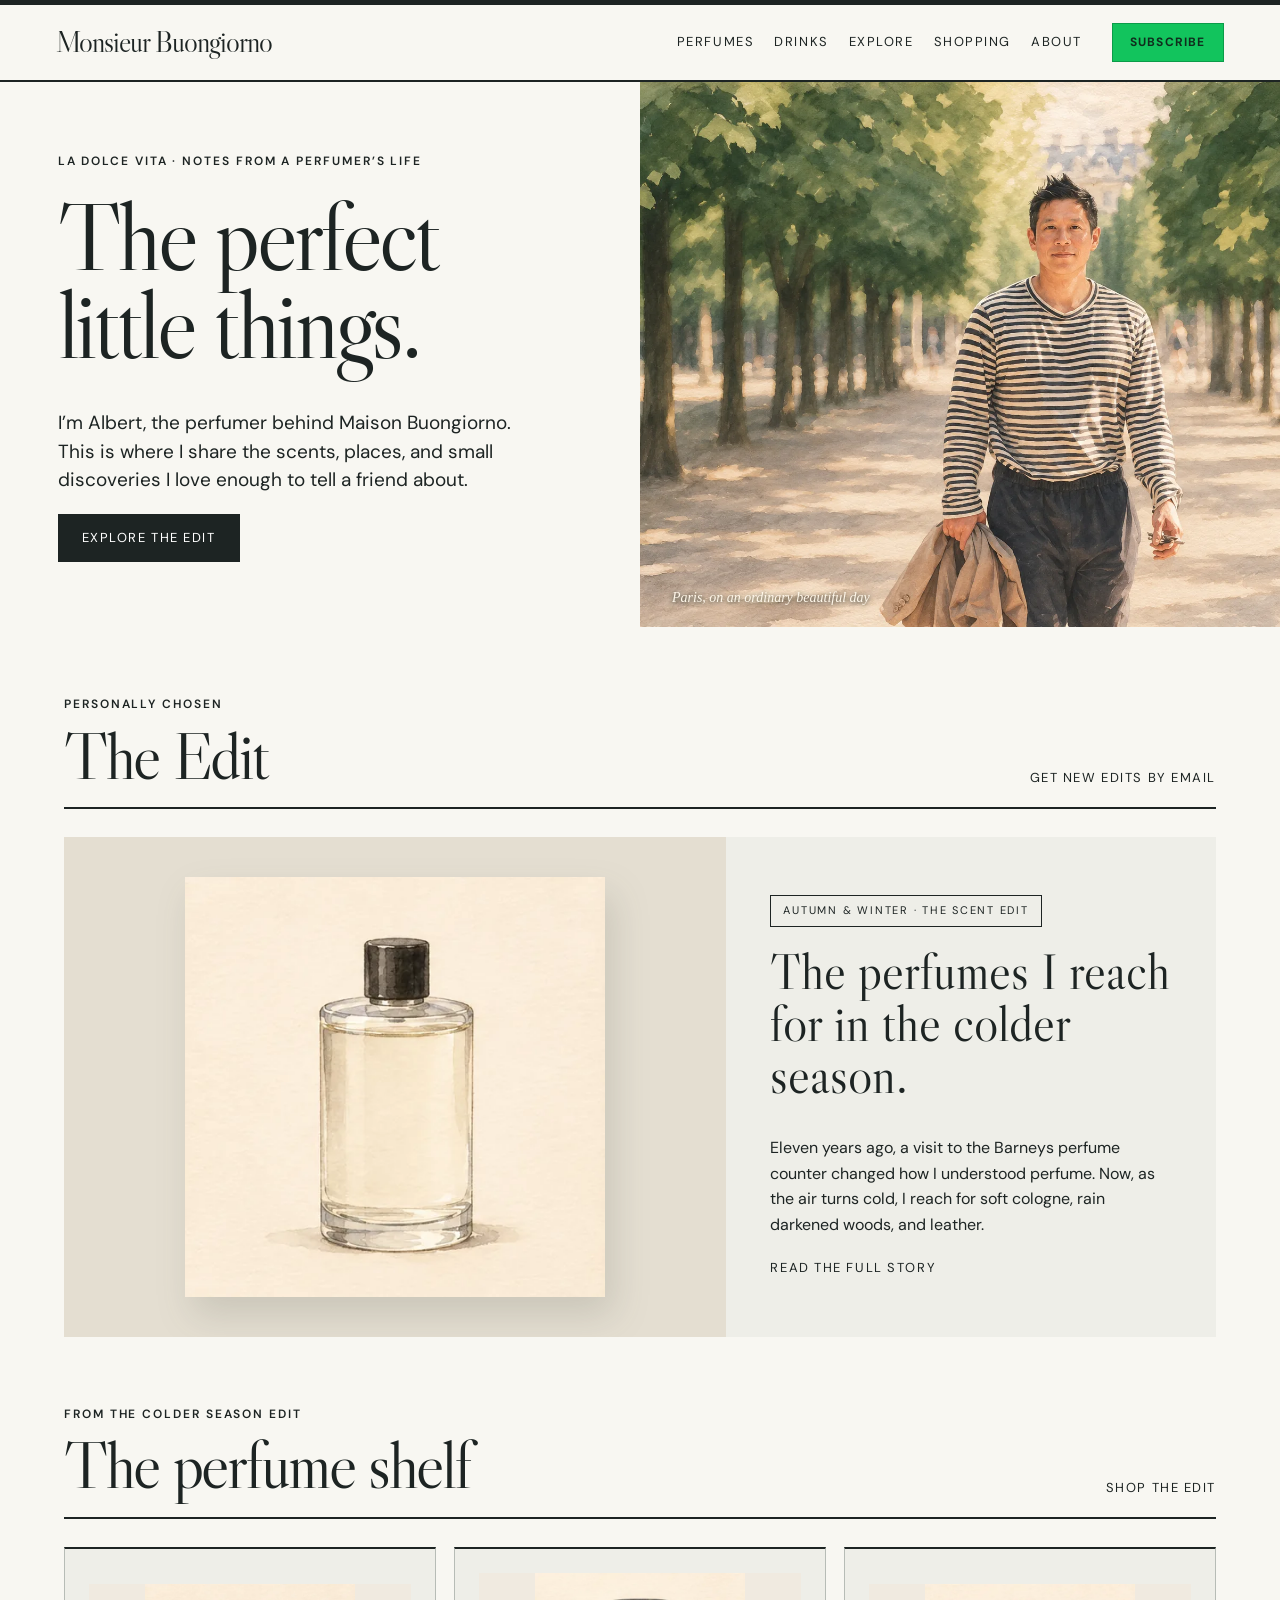
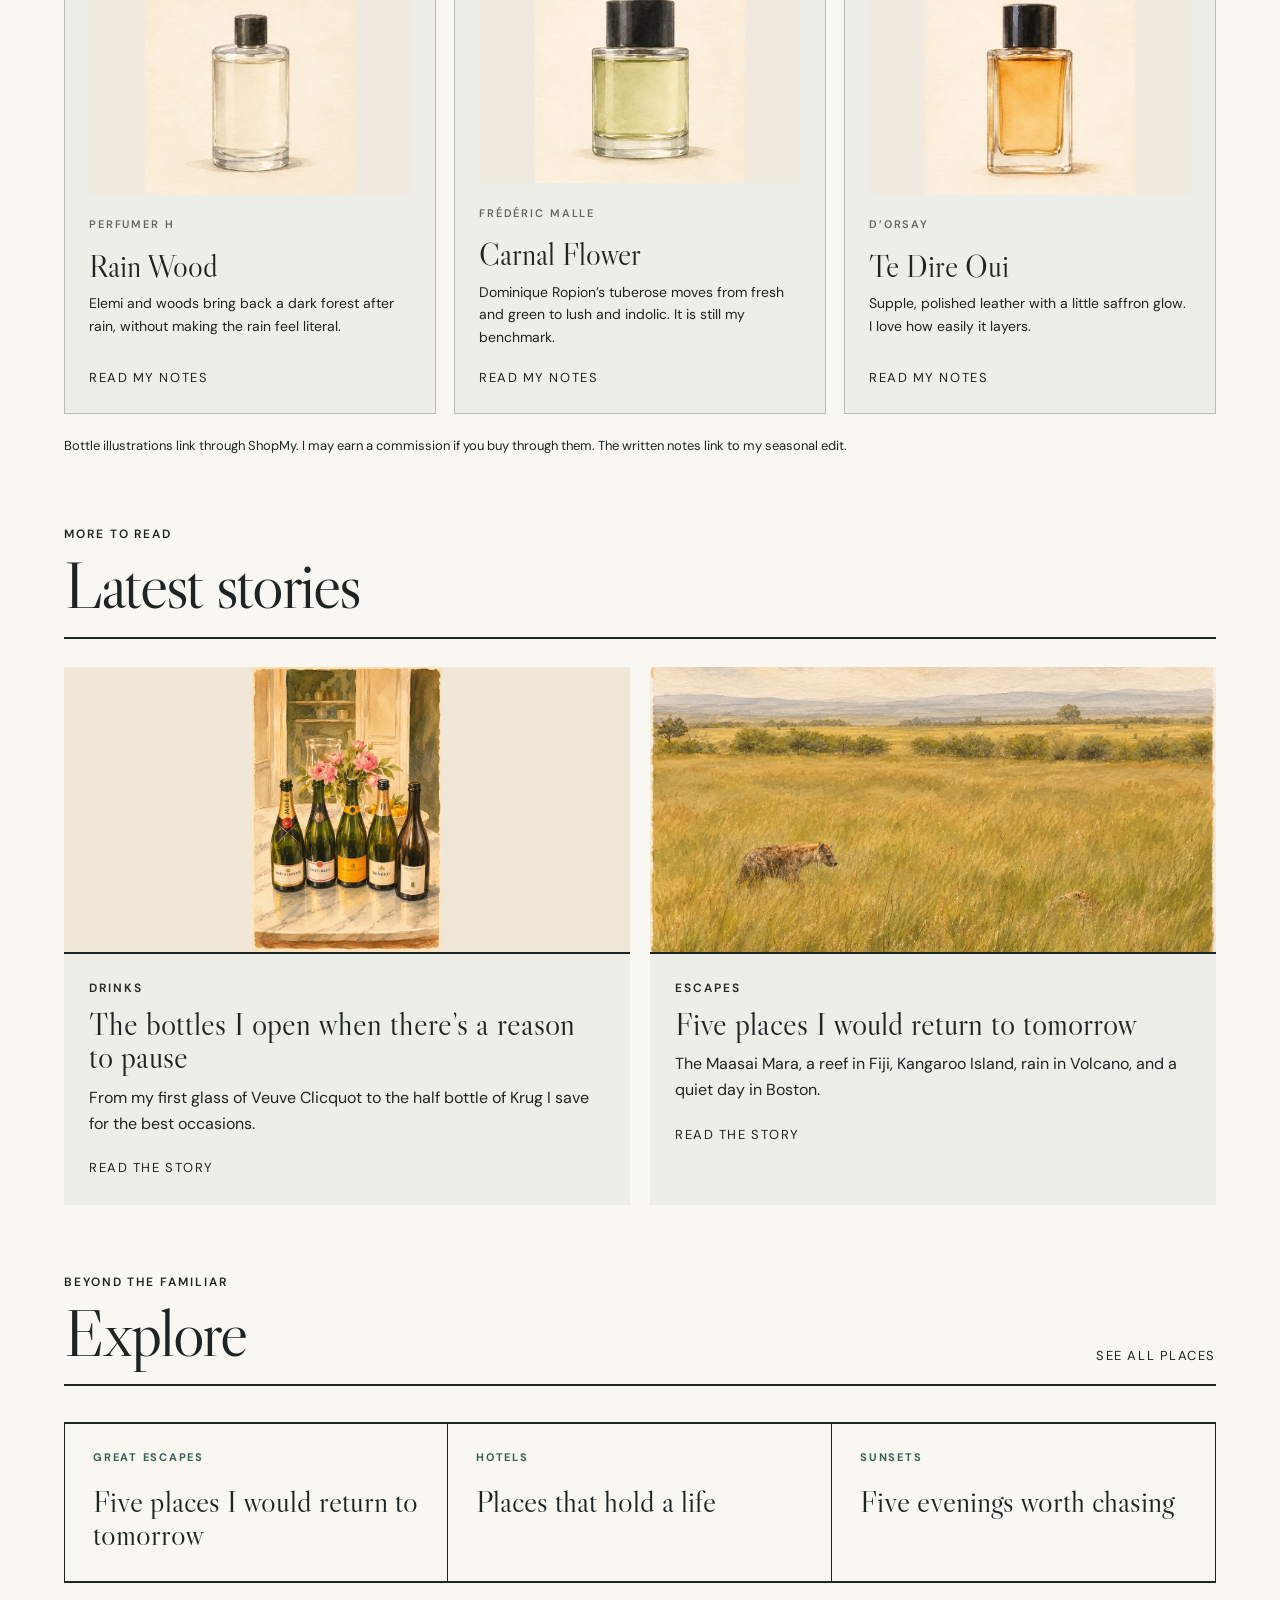
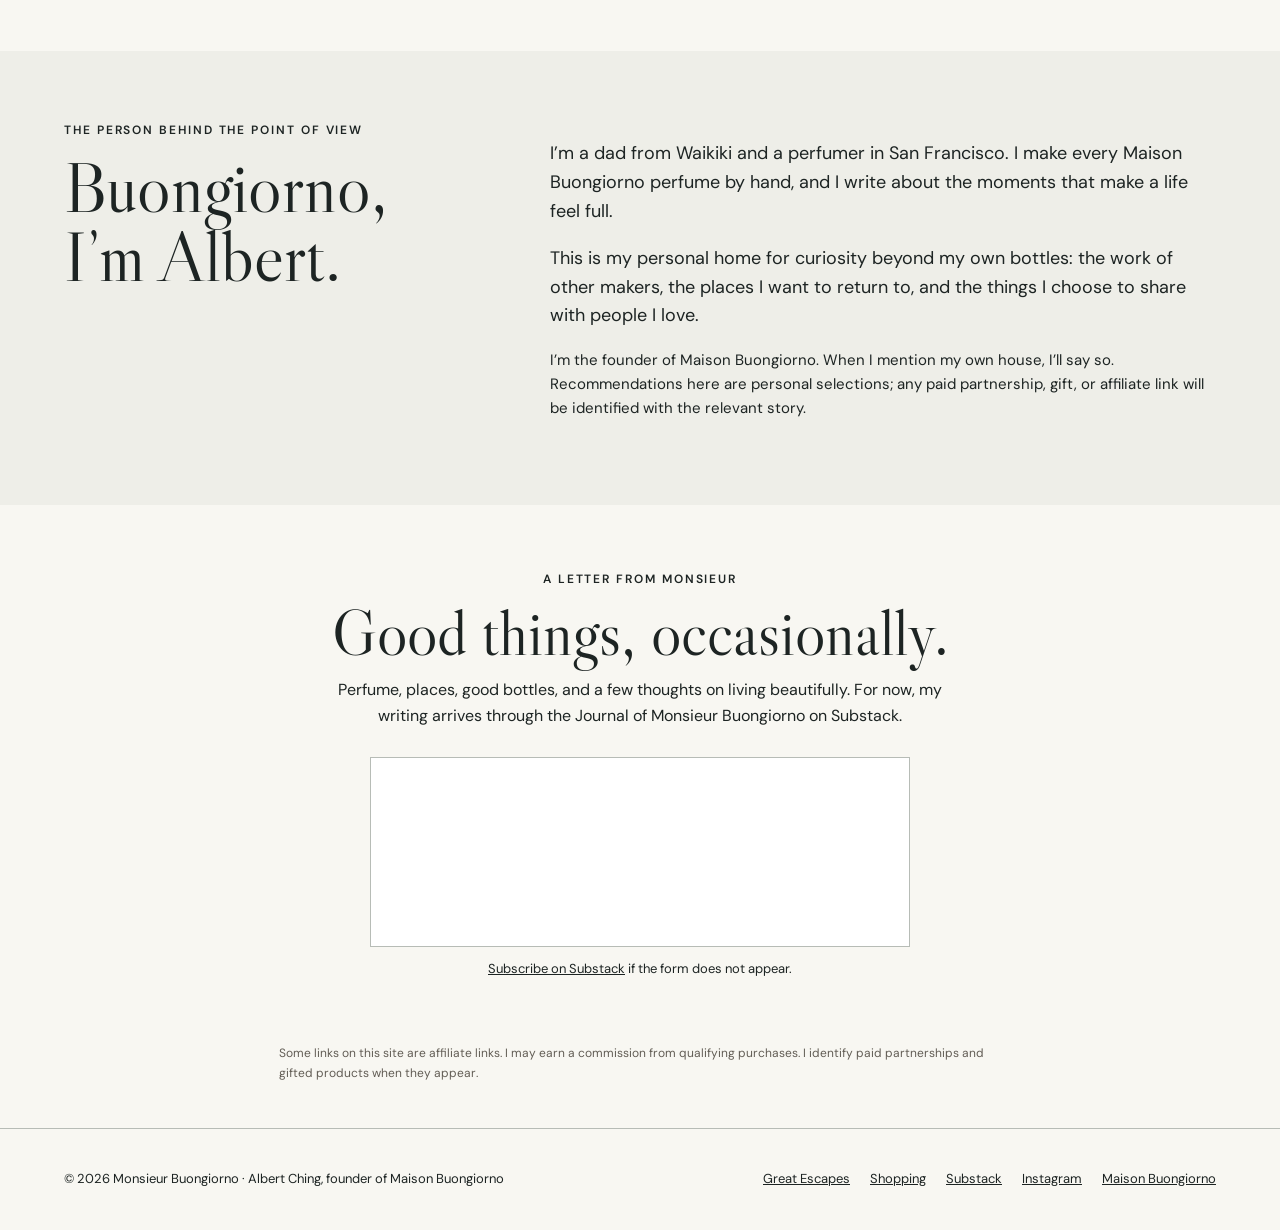
==== commit 2cb7144c: "Refine shopping catalog and add hotel booking links" ====
--- a/index.html
+++ b/index.html
@@ -13,13 +13,13 @@
 .hero-actions{display:flex;align-items:center;gap:24px;flex-wrap:wrap}.escape-callout{max-width:1320px;margin:80px auto 0;padding:0 5%;display:grid;grid-template-columns:1.05fr .95fr;min-height:390px}.escape-callout-image{display:block;min-height:390px;overflow:hidden;background:#44535a}.escape-callout-image img{display:block;width:100%;height:100%;max-height:450px;object-fit:cover}.escape-callout-copy{background:#e8e3d9;padding:55px 9%;display:flex;flex-direction:column;justify-content:center}.escape-callout-copy h2{font:clamp(42px,4.5vw,67px)/1 'Libre Caslon Display',Georgia,serif;margin:15px 0}.escape-callout-copy p{max-width:430px;margin:0 0 26px}.card-image{height:285px;display:block;overflow:hidden;background:#e8e1d5}.card-image img{display:block;width:100%;height:100%;object-fit:cover;transition:transform .25s ease}.card-image:hover img{transform:scale(1.035)}.card:nth-child(1) .card-image img{object-fit:contain;background:#f0e7d9}.card:nth-child(2) .card-image img{object-position:center 62%}@media(max-width:900px){.escape-callout{grid-template-columns:1fr;margin-top:50px;padding:0 6%}.escape-callout-image{min-height:300px}.escape-callout-image img{height:300px;max-height:none}.escape-callout-copy{padding:45px 7%}}
   .feature-art{display:grid;place-items:center;text-decoration:none;background:#e4ded1}.feature-art:before,.feature-art:after{content:none}.feature-art img{width:min(75%,420px);height:auto;display:block;filter:drop-shadow(8px 18px 18px #333c3126);transition:transform .25s ease}.feature-art:hover img{transform:translateY(-5px)}.shop-grid{grid-template-columns:repeat(3,1fr)}.shop-item{min-height:auto}.shop-image{display:block;margin-bottom:22px}.shop-image img{width:100%;height:210px;object-fit:contain;display:block;background:#f0eae0}.shop-item .textlink{margin-top:auto}.latest-cards{grid-template-columns:repeat(2,1fr)}.signup-embed{width:100%;max-width:540px;height:190px;border:1px solid var(--line);background:#fff;display:block;margin:0 auto}.signup-fallback{font-size:13px;margin:12px auto 0!important}@media(max-width:900px){.shop-grid,.latest-cards{grid-template-columns:1fr}}@media(prefers-reduced-motion:reduce){.feature-art img,.card-image img{transition:none}}
 </style>
-<link rel="icon" href="/assets/favicon.png?v=20261124" type="image/png"><link rel="icon" href="/assets/favicon.ico?v=20261124" sizes="any"><link rel="apple-touch-icon" href="/assets/apple-touch-icon.png?v=20261124"><script>!function(t,e){var o,n,p,r;e.__SV||(window.posthog=e,e._i=[],e.init=function(i,s,a){function g(t,e){var o=e.split(".");2==o.length&&(t=t[o[0]],e=o[1]),t[e]=function(){t.push([e].concat(Array.prototype.slice.call(arguments,0)))}}(p=t.createElement("script")).type="text/javascript",p.crossOrigin="anonymous",p.async=!0,p.src=s.api_host.replace(".i.posthog.com","-assets.i.posthog.com")+"/static/array.js",(r=t.getElementsByTagName("script")[0]).parentNode.insertBefore(p,r);var u=e;for(void 0!==a?u=e[a]=[]:a="posthog",u.people=u.people||[],u.toString=function(t){var e="posthog";return"posthog"!==a&&(e+="."+a),t||(e+=" (stub)"),e},u.people.toString=function(){return u.toString(1)+".people (stub)"},o="init capture register register_once unregister unregister_for_session unregister_for_session getFeatureFlag getFeatureFlagPayload isFeatureEnabled reloadFeatureFlags updateEarlyAccessFeatureEnrollment getEarlyAccessFeatures on onFeatureFlags onSessionId getSurveys getActiveMatchingSurveys renderSurvey canRender get_distinct_id get_session_id opt_in_capturing opt_out_capturing has_opted_in_capturing has_opted_out_capturing".split(" "),n=0;n<o.length;n++)g(u,o[n]);e._i.push([i,s,a])},e.__SV=1)}(document,window.posthog||[]);posthog.init('phc_uu5TSxzBv7hr99KFHv97oArM2oFrDekxDJQEmMLBhRXt',{api_host:'https://us.i.posthog.com',person_profiles:'identified_only',capture_pageview:true,autocapture:false,disable_session_recording:true});posthog.register({site:'monsieurbuongiorno.com'});if(location.hostname==='localhost'||location.hostname==='127.0.0.1')posthog.opt_out_capturing();document.addEventListener('click',function(e){var a=e.target.closest('a[href^="https://go.shopmy.us/"]');if(a)posthog.capture('shopmy_link_clicked',{site:'monsieurbuongiorno.com',article:location.pathname,link:a.href})});</script><link rel="stylesheet" href="/assets/editorial.css?v=20261125b"></head>
+<link rel="icon" href="/assets/favicon.png?v=20261124" type="image/png"><link rel="icon" href="/assets/favicon.ico?v=20261124" sizes="any"><link rel="apple-touch-icon" href="/assets/apple-touch-icon.png?v=20261124"><script>!function(t,e){var o,n,p,r;e.__SV||(window.posthog=e,e._i=[],e.init=function(i,s,a){function g(t,e){var o=e.split(".");2==o.length&&(t=t[o[0]],e=o[1]),t[e]=function(){t.push([e].concat(Array.prototype.slice.call(arguments,0)))}}(p=t.createElement("script")).type="text/javascript",p.crossOrigin="anonymous",p.async=!0,p.src=s.api_host.replace(".i.posthog.com","-assets.i.posthog.com")+"/static/array.js",(r=t.getElementsByTagName("script")[0]).parentNode.insertBefore(p,r);var u=e;for(void 0!==a?u=e[a]=[]:a="posthog",u.people=u.people||[],u.toString=function(t){var e="posthog";return"posthog"!==a&&(e+="."+a),t||(e+=" (stub)"),e},u.people.toString=function(){return u.toString(1)+".people (stub)"},o="init capture register register_once unregister unregister_for_session unregister_for_session getFeatureFlag getFeatureFlagPayload isFeatureEnabled reloadFeatureFlags updateEarlyAccessFeatureEnrollment getEarlyAccessFeatures on onFeatureFlags onSessionId getSurveys getActiveMatchingSurveys renderSurvey canRender get_distinct_id get_session_id opt_in_capturing opt_out_capturing has_opted_in_capturing has_opted_out_capturing".split(" "),n=0;n<o.length;n++)g(u,o[n]);e._i.push([i,s,a])},e.__SV=1)}(document,window.posthog||[]);posthog.init('phc_uu5TSxzBv7hr99KFHv97oArM2oFrDekxDJQEmMLBhRXt',{api_host:'https://us.i.posthog.com',person_profiles:'identified_only',capture_pageview:true,autocapture:false,disable_session_recording:true});posthog.register({site:'monsieurbuongiorno.com'});if(location.hostname==='localhost'||location.hostname==='127.0.0.1')posthog.opt_out_capturing();document.addEventListener('click',function(e){var a=e.target.closest('a[href^="https://go.shopmy.us/"]');if(a)posthog.capture('shopmy_link_clicked',{site:'monsieurbuongiorno.com',article:location.pathname,link:a.href})});</script><link rel="stylesheet" href="/assets/editorial.css?v=20261125c"></head>
 <body>
   <header><nav class="nav" aria-label="Main navigation"><a class="wordmark" href="#top">Monsieur Buongiorno</a><button class="menu" aria-label="Open menu" aria-expanded="false">☰</button><div class="navlinks"><a href="/perfumes/">Perfumes</a><a href="/drinks/">Drinks</a><a href="/explore/">Explore</a><a href="/shopping/">Shopping</a><a href="#about">About</a><a class="mobile-subscribe" href="#letter">Subscribe</a></div><a class="navcta" href="#letter">Subscribe</a></nav></header>
   <main id="top">
-    <section class="hero"><div class="hero-copy"><div class="eyebrow">La dolce vita · Notes from a perfumer’s life</div><h1>The perfect<br>little things.</h1><p>I’m Albert, the perfumer behind Maison Buongiorno. This is where I share the scents, places, and small discoveries I love enough to tell a friend about.</p><div class="hero-actions"><a class="button" href="#edit">Explore The Edit</a></div></div><div class="hero-art" role="img" aria-label="Abstract editorial illustration in olive and warm terracotta"><div class="sun"></div><img class="portrait" src="/assets/albert-portrait.png" alt="Illustration of Albert holding white hydrangeas"><div class="caption">Notes from a perfumer’s life</div></div></section>
+    <section class="hero"><div class="hero-copy"><div class="eyebrow">La dolce vita · Notes from a perfumer’s life</div><h1>The perfect<br>little things.</h1><p>I’m Albert, the perfumer behind Maison Buongiorno. This is where I share the scents, places, and small discoveries I love enough to tell a friend about.</p><div class="hero-actions"><a class="button" href="#edit">Explore The Edit</a></div></div><div class="hero-art" role="img" aria-label="Illustrated portrait of Albert on a tree lined path in Paris"><div class="sun"></div><img class="portrait" src="/assets/hero-paris-illustrated.webp" alt="Illustration of Albert walking under trees in Paris"><div class="caption">Paris, on an ordinary beautiful day</div></div></section>
     <section class="wrap" id="edit"><div class="section-heading"><div><div class="eyebrow">Personally chosen</div><h2>The Edit</h2></div><a class="textlink" href="#letter">Get new edits by email</a></div><div class="feature"><a class="feature-art" href="/perfumes/cold-season/" aria-label="Read the colder season perfume edit"><img src="/assets/illustration-perfumer-h-rain-wood.webp" width="492" height="492" alt="Watercolor illustration of Perfumer H Rain Wood" loading="lazy"></a><div class="feature-copy"><span class="pill">Autumn &amp; winter · The scent edit</span><h3>The perfumes I reach for in the colder season.</h3><p>Eleven years ago, a visit to the Barneys perfume counter changed how I understood perfume. Now, as the air turns cold, I reach for soft cologne, rain darkened woods, and leather.</p><div><a class="textlink" href="/perfumes/cold-season/">Read the full story</a></div></div></div></section>
-    <section class="wrap" id="shop" style="padding-top:0"><div class="section-heading"><div><div class="eyebrow">From the colder season edit</div><h2>The perfume shelf</h2></div><span class="eyebrow">ShopMy links</span></div><div class="shop-grid"><article class="shop-item"><a class="shop-image" href="https://go.shopmy.us/p-110095065" rel="sponsored nofollow noopener" target="_blank" aria-label="Explore Rain Wood"><img src="/assets/illustration-perfumer-h-rain-wood.webp" alt="Watercolor illustration of Perfumer H Rain Wood" loading="lazy"></a><div class="brand">Perfumer H</div><h3>Rain Wood</h3><p>Elemi and woods bring back a dark forest after rain, without making the rain feel literal.</p><a class="textlink" href="/perfumes/cold-season/#rain-wood">Read my notes</a></article><article class="shop-item"><a class="shop-image" href="https://go.shopmy.us/p-110095256" rel="sponsored nofollow noopener" target="_blank" aria-label="Explore Carnal Flower"><img src="/assets/illustration-frederic-malle-carnal-flower.webp" alt="Watercolor illustration of Frédéric Malle Carnal Flower" loading="lazy"></a><div class="brand">Frédéric Malle</div><h3>Carnal Flower</h3><p>Dominique Ropion’s tuberose moves from fresh and green to lush and indolic. It is still my benchmark.</p><a class="textlink" href="/perfumes/cold-season/">Read my notes</a></article><article class="shop-item"><a class="shop-image" href="https://go.shopmy.us/p-110095360" rel="sponsored nofollow noopener" target="_blank" aria-label="Explore Te Dire Oui"><img src="/assets/illustration-dorsay-te-dire-oui.webp" alt="Watercolor illustration of D’Orsay Te Dire Oui" loading="lazy"></a><div class="brand">D’Orsay</div><h3>Te Dire Oui</h3><p>Supple, polished leather with a little saffron glow. I love how easily it layers.</p><a class="textlink" href="/perfumes/cold-season/#te-dire-oui">Read my notes</a></article></div><p style="font-size:13px;max-width:800px;margin:22px 0 0">Bottle illustrations link through ShopMy. I may earn a commission if you buy through them. The written notes link to my seasonal edit.</p></section>
+    <section class="wrap" id="shop" style="padding-top:0"><div class="section-heading"><div><div class="eyebrow">From the colder season edit</div><h2>The perfume shelf</h2></div><a class="textlink" href="/shopping/#perfumes">Shop the edit</a></div><div class="shop-grid"><article class="shop-item"><a class="shop-image" href="https://go.shopmy.us/p-110095065" rel="sponsored nofollow noopener" target="_blank" aria-label="Explore Rain Wood"><img src="/assets/illustration-perfumer-h-rain-wood.webp" alt="Watercolor illustration of Perfumer H Rain Wood" loading="lazy"></a><div class="brand">Perfumer H</div><h3>Rain Wood</h3><p>Elemi and woods bring back a dark forest after rain, without making the rain feel literal.</p><a class="textlink" href="/perfumes/cold-season/#rain-wood">Read my notes</a></article><article class="shop-item"><a class="shop-image" href="https://go.shopmy.us/p-110095256" rel="sponsored nofollow noopener" target="_blank" aria-label="Explore Carnal Flower"><img src="/assets/illustration-frederic-malle-carnal-flower.webp" alt="Watercolor illustration of Frédéric Malle Carnal Flower" loading="lazy"></a><div class="brand">Frédéric Malle</div><h3>Carnal Flower</h3><p>Dominique Ropion’s tuberose moves from fresh and green to lush and indolic. It is still my benchmark.</p><a class="textlink" href="/perfumes/cold-season/">Read my notes</a></article><article class="shop-item"><a class="shop-image" href="https://go.shopmy.us/p-110095360" rel="sponsored nofollow noopener" target="_blank" aria-label="Explore Te Dire Oui"><img src="/assets/illustration-dorsay-te-dire-oui.webp" alt="Watercolor illustration of D’Orsay Te Dire Oui" loading="lazy"></a><div class="brand">D’Orsay</div><h3>Te Dire Oui</h3><p>Supple, polished leather with a little saffron glow. I love how easily it layers.</p><a class="textlink" href="/perfumes/cold-season/#te-dire-oui">Read my notes</a></article></div><p style="font-size:13px;max-width:800px;margin:22px 0 0">Bottle illustrations link through ShopMy. I may earn a commission if you buy through them. The written notes link to my seasonal edit.</p></section>
     <section class="wrap" id="journal" style="padding-top:0"><div class="section-heading"><div><div class="eyebrow">More to read</div><h2>Latest stories</h2></div></div><div class="cards latest-cards"><article class="card"><a class="card-image" href="/drinks/cold-season/"><img src="/assets/homepage-illustration-champagne.webp" width="1024" height="1535" alt="Watercolor illustration of Champagne bottles and flowers at Maison Buongiorno’s Slow Soirée" loading="lazy"></a><div class="card-body"><div class="eyebrow">Drinks</div><h3>The bottles I open when there’s a reason to pause</h3><p>From my first glass of Veuve Clicquot to the half bottle of Krug I save for the best occasions.</p><a class="textlink" href="/drinks/cold-season/">Read the story</a></div></article><article class="card"><a class="card-image" href="/escapes/"><img src="/assets/homepage-illustration-mara.webp" width="1525" height="1031" alt="Watercolor illustration of the grasses of the Maasai Mara" loading="lazy"></a><div class="card-body"><div class="eyebrow">Escapes</div><h3>Five places I would return to tomorrow</h3><p>The Maasai Mara, a reef in Fiji, Kangaroo Island, rain in Volcano, and a quiet day in Boston.</p><a class="textlink" href="/escapes/">Read the story</a></div></article></div></section>
     <section class="wrap" id="explore" style="padding-top:0"><div class="section-heading"><div><div class="eyebrow">Beyond the familiar</div><h2>Explore</h2></div><a class="textlink" href="/explore/">See all places</a></div><div class="explore-links"><a href="/escapes/"><span>Great Escapes</span><strong>Five places I would return to tomorrow</strong></a><a href="/explore/hotels/"><span>Hotels</span><strong>Places that hold a life</strong></a><a href="/explore/sunsets/"><span>Sunsets</span><strong>Five evenings worth chasing</strong></a></div></section>
     <section class="about" id="about"><div class="about-inner"><div><div class="eyebrow">The person behind the point of view</div><h2>Buongiorno,<br>I’m Albert.</h2></div><div><p>I’m a dad from Waikiki and a perfumer in San Francisco. I make every Maison Buongiorno perfume by hand, and I write about the moments that make a life feel full.</p><p>This is my personal home for curiosity beyond my own bottles: the work of other makers, the places I want to return to, and the things I choose to share with people I love.</p><p class="small">I’m the founder of Maison Buongiorno. When I mention my own house, I’ll say so. Recommendations here are personal selections; any paid partnership, gift, or affiliate link will be identified with the relevant story.</p></div></div></section>
--- a/assets/editorial.css
+++ b/assets/editorial.css
@@ -43,3 +43,6 @@
 
 .mobile-subscribe{display:none}
 @media(max-width:1100px){.navlinks.open .mobile-subscribe{display:block;background:#12c45d;color:#102d1d;padding:10px 15px;align-self:flex-start}}
+
+/* A more compact editorial rhythm and Paris illustration. */
+.hero{min-height:500px}.hero-copy{padding-top:70px;padding-bottom:65px}.hero-art{min-height:500px;background:#c3cbb5}.hero-art:before,.hero-art .sun{display:none}.hero-art .portrait{width:100%;height:100%;inset:0;object-fit:cover;object-position:center 42%;filter:none}.hero-art .caption{left:5%;bottom:4%;font-size:14px;text-shadow:0 1px 5px #1d3432}.wrap{padding-top:68px;padding-bottom:68px}.about-inner{padding-top:70px;padding-bottom:70px}.newsletter{padding-top:65px;padding-bottom:65px}.hotel-book a{display:inline-block;background:#1d3432;color:#fff;padding:10px 15px;text-decoration:none;font-size:12px;font-weight:700;text-transform:uppercase;letter-spacing:.08em}.hotel-book a:hover{background:#0eab50}.hotel-book{margin-top:22px!important}@media(max-width:1100px){.hero-art{min-height:380px}.wrap{padding-top:55px;padding-bottom:55px}}
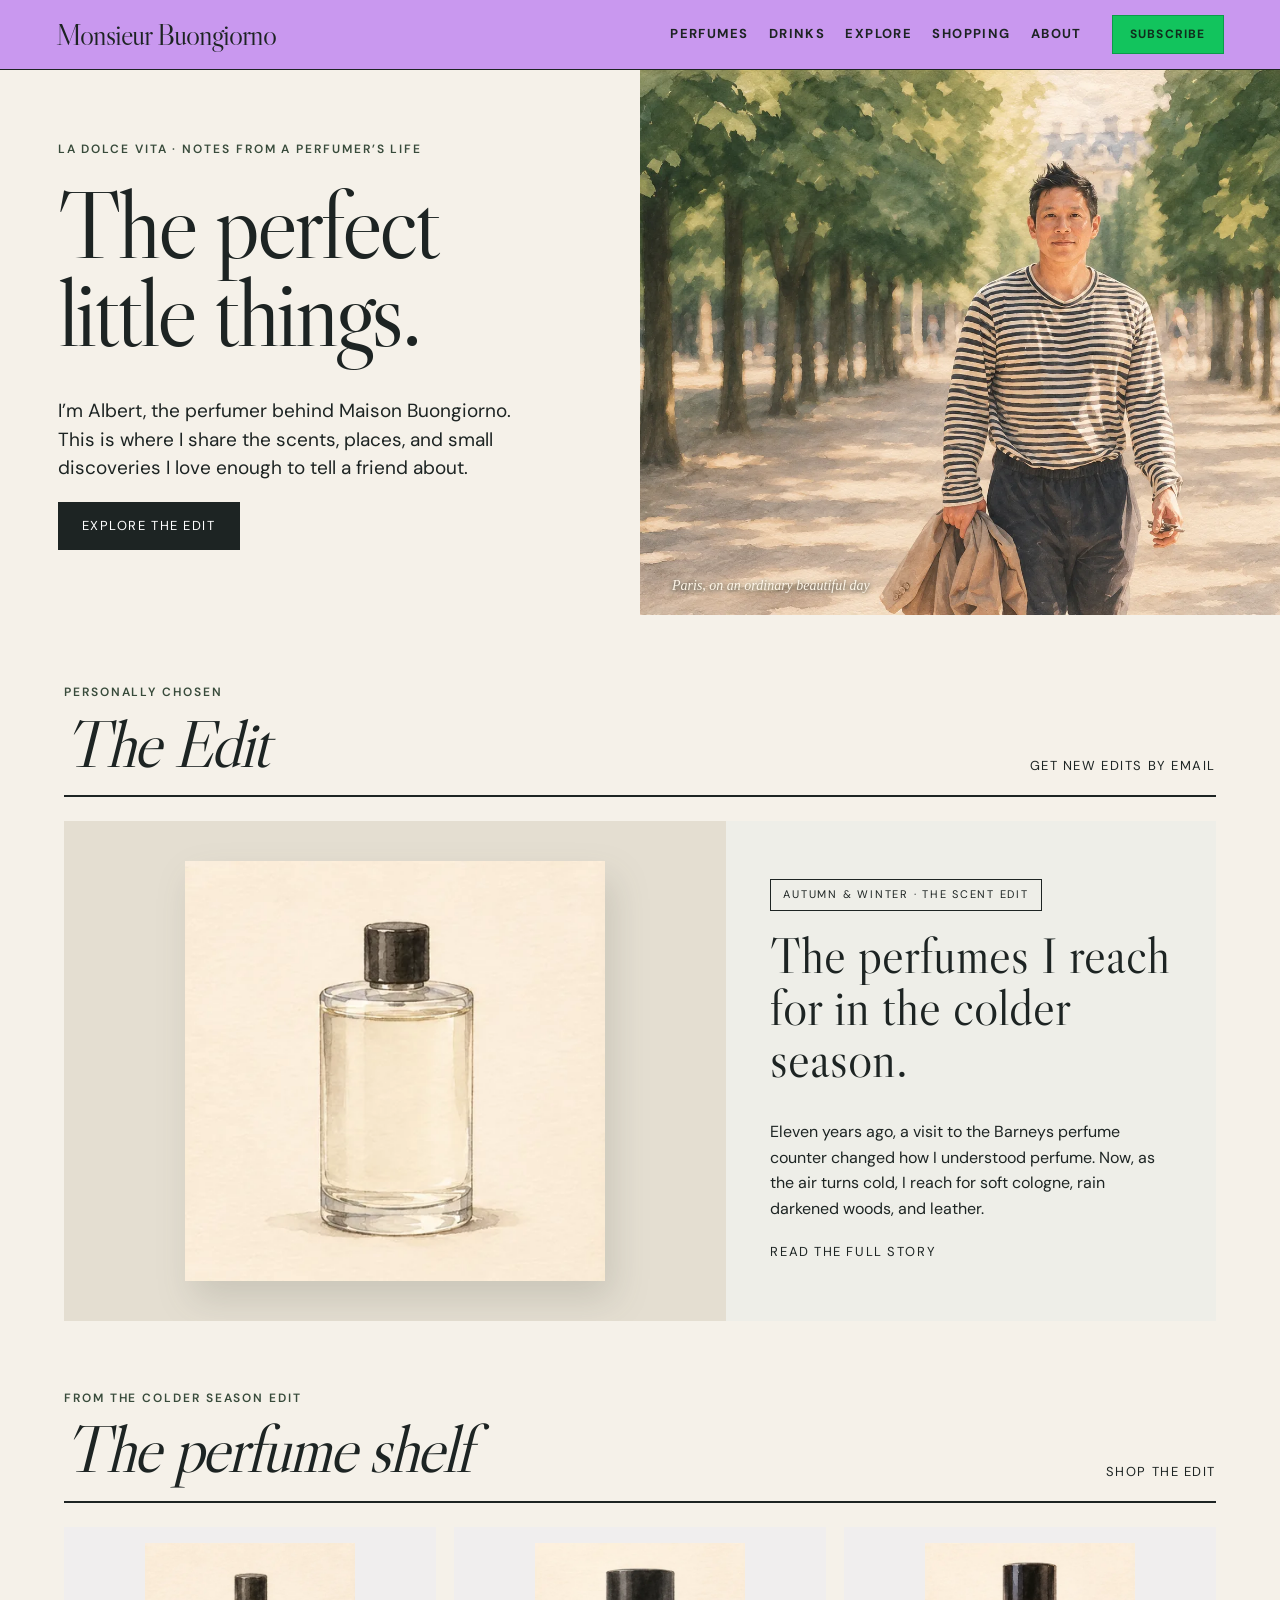
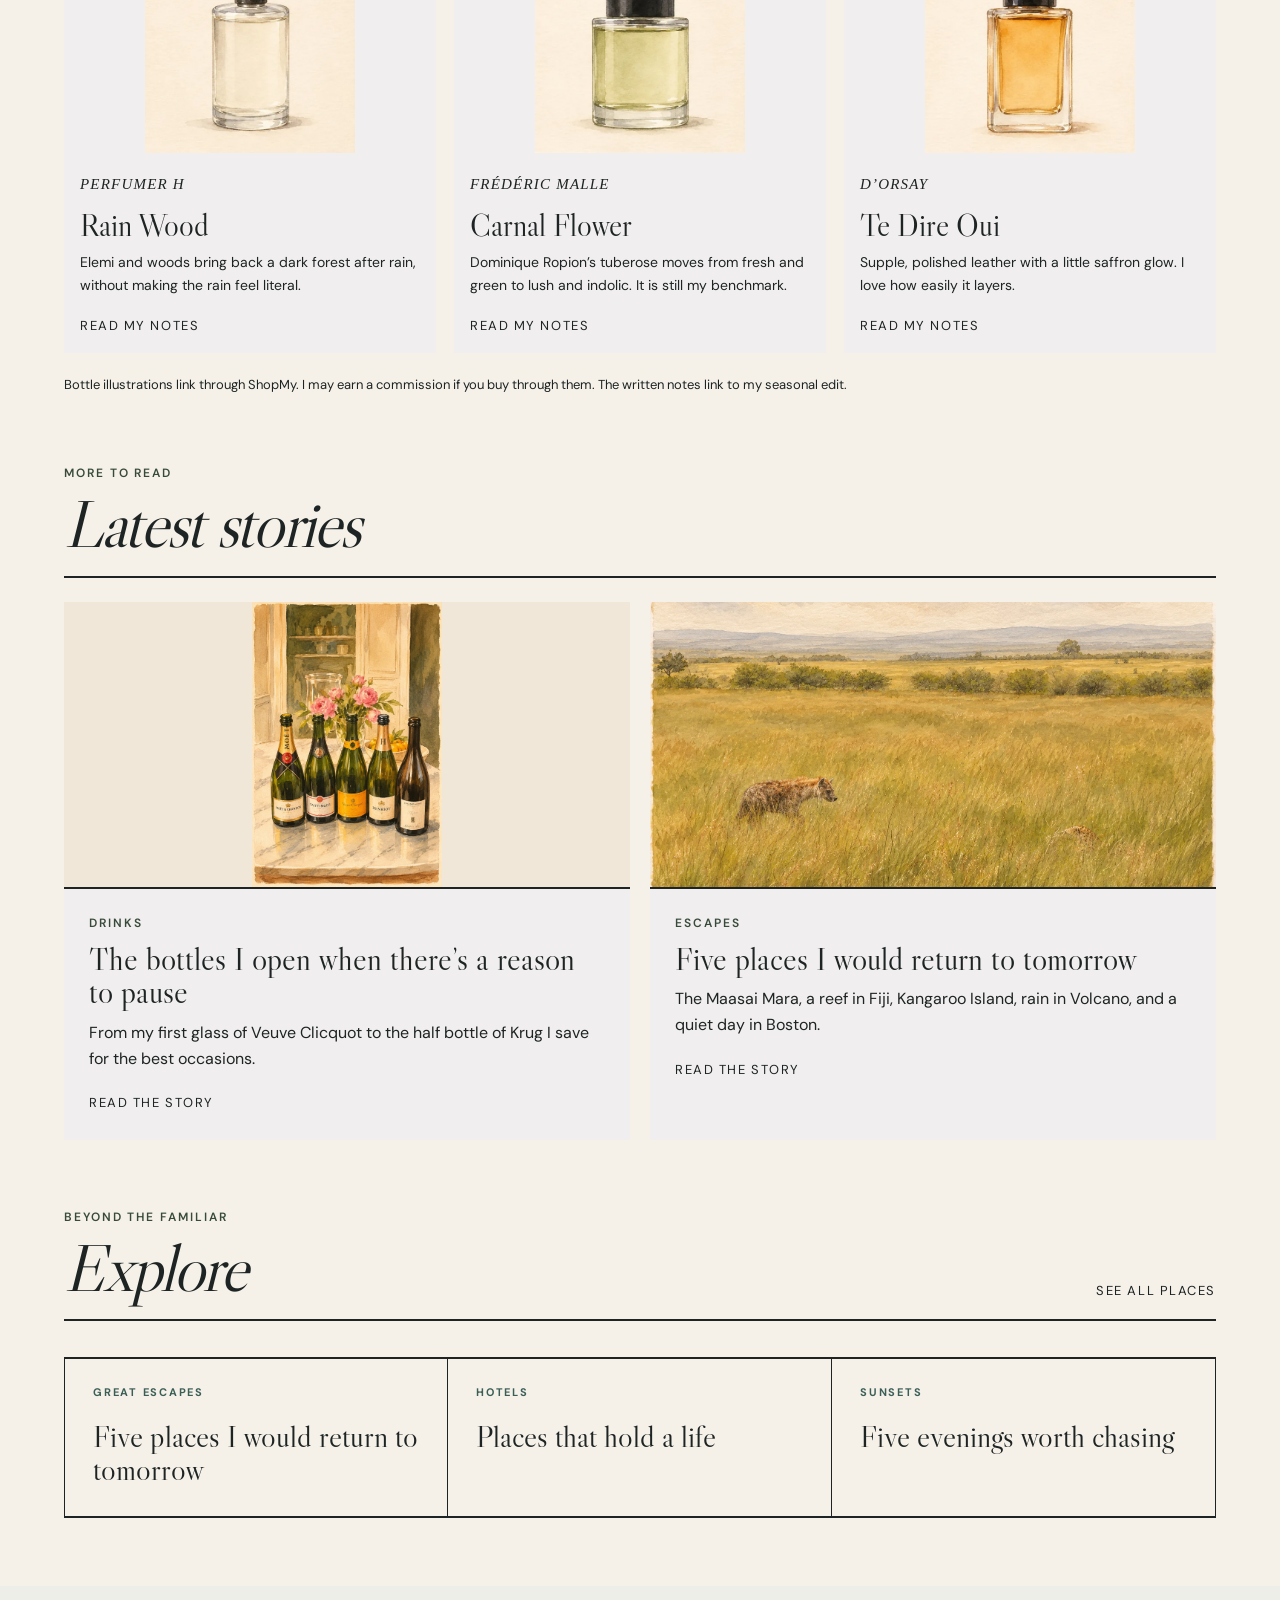
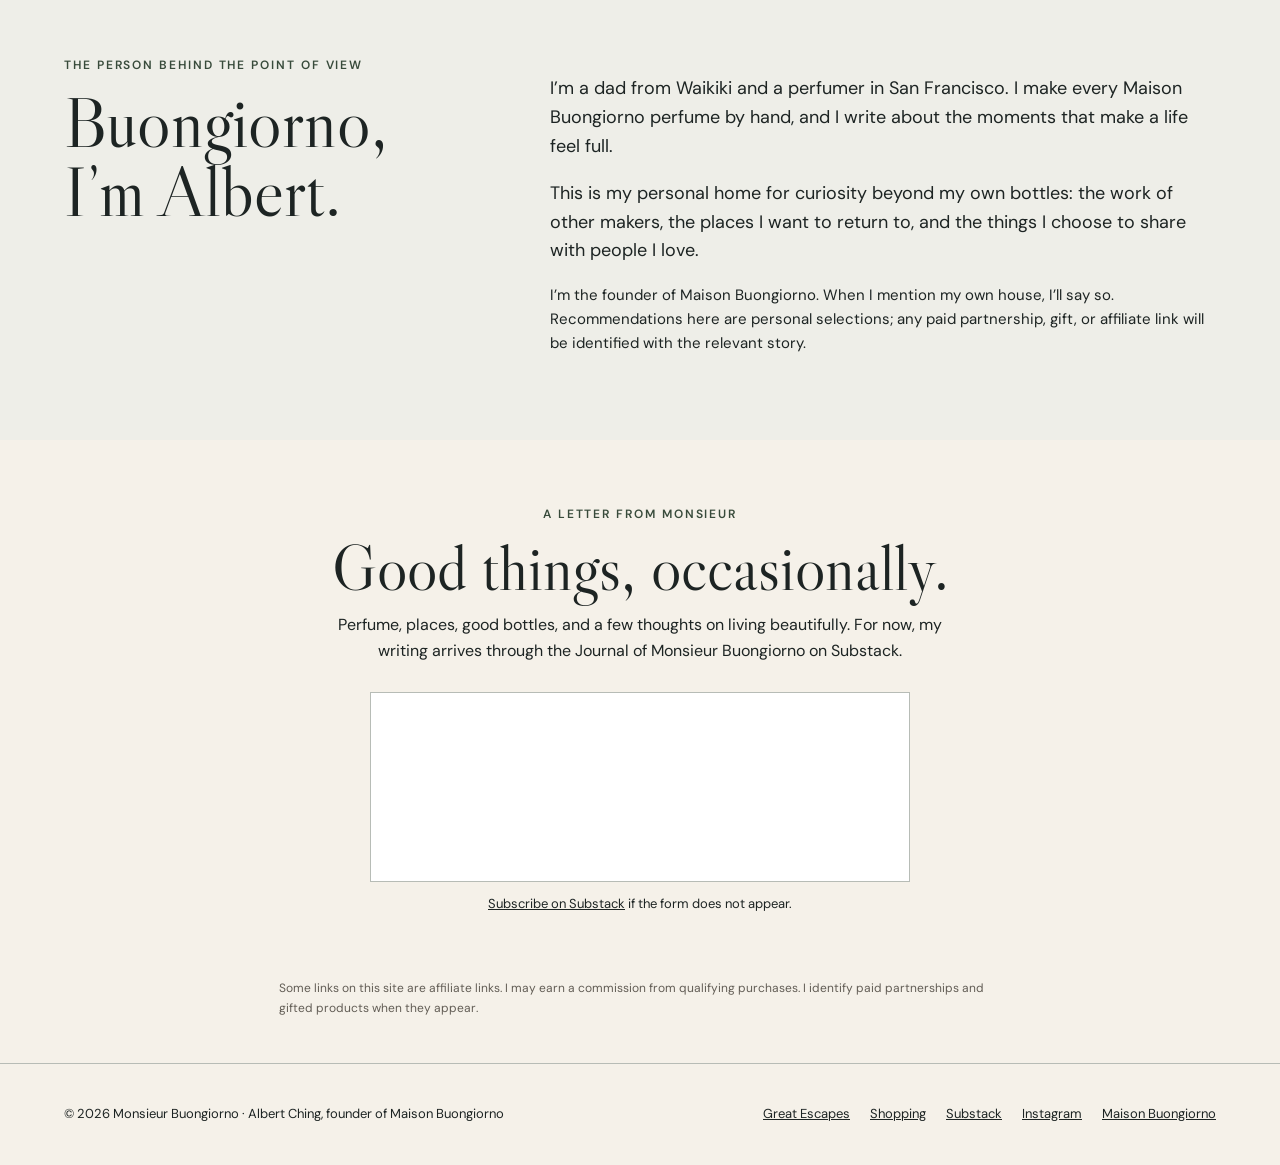
==== commit 2b543bd3: "Bring Maison visual cues into journal design" ====
--- a/index.html
+++ b/index.html
@@ -13,7 +13,7 @@
 .hero-actions{display:flex;align-items:center;gap:24px;flex-wrap:wrap}.escape-callout{max-width:1320px;margin:80px auto 0;padding:0 5%;display:grid;grid-template-columns:1.05fr .95fr;min-height:390px}.escape-callout-image{display:block;min-height:390px;overflow:hidden;background:#44535a}.escape-callout-image img{display:block;width:100%;height:100%;max-height:450px;object-fit:cover}.escape-callout-copy{background:#e8e3d9;padding:55px 9%;display:flex;flex-direction:column;justify-content:center}.escape-callout-copy h2{font:clamp(42px,4.5vw,67px)/1 'Libre Caslon Display',Georgia,serif;margin:15px 0}.escape-callout-copy p{max-width:430px;margin:0 0 26px}.card-image{height:285px;display:block;overflow:hidden;background:#e8e1d5}.card-image img{display:block;width:100%;height:100%;object-fit:cover;transition:transform .25s ease}.card-image:hover img{transform:scale(1.035)}.card:nth-child(1) .card-image img{object-fit:contain;background:#f0e7d9}.card:nth-child(2) .card-image img{object-position:center 62%}@media(max-width:900px){.escape-callout{grid-template-columns:1fr;margin-top:50px;padding:0 6%}.escape-callout-image{min-height:300px}.escape-callout-image img{height:300px;max-height:none}.escape-callout-copy{padding:45px 7%}}
   .feature-art{display:grid;place-items:center;text-decoration:none;background:#e4ded1}.feature-art:before,.feature-art:after{content:none}.feature-art img{width:min(75%,420px);height:auto;display:block;filter:drop-shadow(8px 18px 18px #333c3126);transition:transform .25s ease}.feature-art:hover img{transform:translateY(-5px)}.shop-grid{grid-template-columns:repeat(3,1fr)}.shop-item{min-height:auto}.shop-image{display:block;margin-bottom:22px}.shop-image img{width:100%;height:210px;object-fit:contain;display:block;background:#f0eae0}.shop-item .textlink{margin-top:auto}.latest-cards{grid-template-columns:repeat(2,1fr)}.signup-embed{width:100%;max-width:540px;height:190px;border:1px solid var(--line);background:#fff;display:block;margin:0 auto}.signup-fallback{font-size:13px;margin:12px auto 0!important}@media(max-width:900px){.shop-grid,.latest-cards{grid-template-columns:1fr}}@media(prefers-reduced-motion:reduce){.feature-art img,.card-image img{transition:none}}
 </style>
-<link rel="icon" href="/assets/favicon.png?v=20261124" type="image/png"><link rel="icon" href="/assets/favicon.ico?v=20261124" sizes="any"><link rel="apple-touch-icon" href="/assets/apple-touch-icon.png?v=20261124"><script>!function(t,e){var o,n,p,r;e.__SV||(window.posthog=e,e._i=[],e.init=function(i,s,a){function g(t,e){var o=e.split(".");2==o.length&&(t=t[o[0]],e=o[1]),t[e]=function(){t.push([e].concat(Array.prototype.slice.call(arguments,0)))}}(p=t.createElement("script")).type="text/javascript",p.crossOrigin="anonymous",p.async=!0,p.src=s.api_host.replace(".i.posthog.com","-assets.i.posthog.com")+"/static/array.js",(r=t.getElementsByTagName("script")[0]).parentNode.insertBefore(p,r);var u=e;for(void 0!==a?u=e[a]=[]:a="posthog",u.people=u.people||[],u.toString=function(t){var e="posthog";return"posthog"!==a&&(e+="."+a),t||(e+=" (stub)"),e},u.people.toString=function(){return u.toString(1)+".people (stub)"},o="init capture register register_once unregister unregister_for_session unregister_for_session getFeatureFlag getFeatureFlagPayload isFeatureEnabled reloadFeatureFlags updateEarlyAccessFeatureEnrollment getEarlyAccessFeatures on onFeatureFlags onSessionId getSurveys getActiveMatchingSurveys renderSurvey canRender get_distinct_id get_session_id opt_in_capturing opt_out_capturing has_opted_in_capturing has_opted_out_capturing".split(" "),n=0;n<o.length;n++)g(u,o[n]);e._i.push([i,s,a])},e.__SV=1)}(document,window.posthog||[]);posthog.init('phc_uu5TSxzBv7hr99KFHv97oArM2oFrDekxDJQEmMLBhRXt',{api_host:'https://us.i.posthog.com',person_profiles:'identified_only',capture_pageview:true,autocapture:false,disable_session_recording:true});posthog.register({site:'monsieurbuongiorno.com'});if(location.hostname==='localhost'||location.hostname==='127.0.0.1')posthog.opt_out_capturing();document.addEventListener('click',function(e){var a=e.target.closest('a[href^="https://go.shopmy.us/"]');if(a)posthog.capture('shopmy_link_clicked',{site:'monsieurbuongiorno.com',article:location.pathname,link:a.href})});</script><link rel="stylesheet" href="/assets/editorial.css?v=20261125c"></head>
+<link rel="icon" href="/assets/favicon.png?v=20261124" type="image/png"><link rel="icon" href="/assets/favicon.ico?v=20261124" sizes="any"><link rel="apple-touch-icon" href="/assets/apple-touch-icon.png?v=20261124"><script>!function(t,e){var o,n,p,r;e.__SV||(window.posthog=e,e._i=[],e.init=function(i,s,a){function g(t,e){var o=e.split(".");2==o.length&&(t=t[o[0]],e=o[1]),t[e]=function(){t.push([e].concat(Array.prototype.slice.call(arguments,0)))}}(p=t.createElement("script")).type="text/javascript",p.crossOrigin="anonymous",p.async=!0,p.src=s.api_host.replace(".i.posthog.com","-assets.i.posthog.com")+"/static/array.js",(r=t.getElementsByTagName("script")[0]).parentNode.insertBefore(p,r);var u=e;for(void 0!==a?u=e[a]=[]:a="posthog",u.people=u.people||[],u.toString=function(t){var e="posthog";return"posthog"!==a&&(e+="."+a),t||(e+=" (stub)"),e},u.people.toString=function(){return u.toString(1)+".people (stub)"},o="init capture register register_once unregister unregister_for_session unregister_for_session getFeatureFlag getFeatureFlagPayload isFeatureEnabled reloadFeatureFlags updateEarlyAccessFeatureEnrollment getEarlyAccessFeatures on onFeatureFlags onSessionId getSurveys getActiveMatchingSurveys renderSurvey canRender get_distinct_id get_session_id opt_in_capturing opt_out_capturing has_opted_in_capturing has_opted_out_capturing".split(" "),n=0;n<o.length;n++)g(u,o[n]);e._i.push([i,s,a])},e.__SV=1)}(document,window.posthog||[]);posthog.init('phc_uu5TSxzBv7hr99KFHv97oArM2oFrDekxDJQEmMLBhRXt',{api_host:'https://us.i.posthog.com',person_profiles:'identified_only',capture_pageview:true,autocapture:false,disable_session_recording:true});posthog.register({site:'monsieurbuongiorno.com'});if(location.hostname==='localhost'||location.hostname==='127.0.0.1')posthog.opt_out_capturing();document.addEventListener('click',function(e){var a=e.target.closest('a[href^="https://go.shopmy.us/"]');if(a)posthog.capture('shopmy_link_clicked',{site:'monsieurbuongiorno.com',article:location.pathname,link:a.href})});</script><link rel="stylesheet" href="/assets/editorial.css?v=20261127a"></head>
 <body>
   <header><nav class="nav" aria-label="Main navigation"><a class="wordmark" href="#top">Monsieur Buongiorno</a><button class="menu" aria-label="Open menu" aria-expanded="false">☰</button><div class="navlinks"><a href="/perfumes/">Perfumes</a><a href="/drinks/">Drinks</a><a href="/explore/">Explore</a><a href="/shopping/">Shopping</a><a href="#about">About</a><a class="mobile-subscribe" href="#letter">Subscribe</a></div><a class="navcta" href="#letter">Subscribe</a></nav></header>
   <main id="top">
--- a/assets/editorial.css
+++ b/assets/editorial.css
@@ -46,3 +46,21 @@
 
 /* A more compact editorial rhythm and Paris illustration. */
 .hero{min-height:500px}.hero-copy{padding-top:70px;padding-bottom:65px}.hero-art{min-height:500px;background:#c3cbb5}.hero-art:before,.hero-art .sun{display:none}.hero-art .portrait{width:100%;height:100%;inset:0;object-fit:cover;object-position:center 42%;filter:none}.hero-art .caption{left:5%;bottom:4%;font-size:14px;text-shadow:0 1px 5px #1d3432}.wrap{padding-top:68px;padding-bottom:68px}.about-inner{padding-top:70px;padding-bottom:70px}.newsletter{padding-top:65px;padding-bottom:65px}.hotel-book a{display:inline-block;background:#1d3432;color:#fff;padding:10px 15px;text-decoration:none;font-size:12px;font-weight:700;text-transform:uppercase;letter-spacing:.08em}.hotel-book a:hover{background:#0eab50}.hotel-book{margin-top:22px!important}@media(max-width:1100px){.hero-art{min-height:380px}.wrap{padding-top:55px;padding-bottom:55px}}
+
+/* Shared Maison cues: lilac masthead, compact type, and warm paper. */
+:root{--paper:#f5f1e9;--maison-lilac:#c998ef;--maison-tile:#f0eeee}
+header{background:var(--maison-lilac);border-bottom:1px solid var(--ink)}
+.nav{border-top:0;max-width:1320px;padding-top:15px;padding-bottom:15px}
+.wordmark{font-size:clamp(24px,2.3vw,30px)}
+.navlinks a,.links a{font-weight:700;letter-spacing:.11em}
+.navlinks.open{background:var(--maison-lilac)}
+.navcta,.links a:last-child{background:#12c45d;color:#102d1d}
+.eyebrow{color:#384b3b}
+.section-heading{margin-bottom:24px}
+.section-heading h2{font-style:italic}
+.shop-item,.card{background:var(--maison-tile)}
+.shop-item{border:0;padding:16px}
+.shop-image img{background:var(--maison-tile)}
+.shop-item .brand{font:italic 15px/1.2 Georgia,serif;letter-spacing:.08em;color:var(--ink)}
+.intro-strip{background:#1d1d1b}
+@media(max-width:1100px){.navlinks.open{top:60px}}
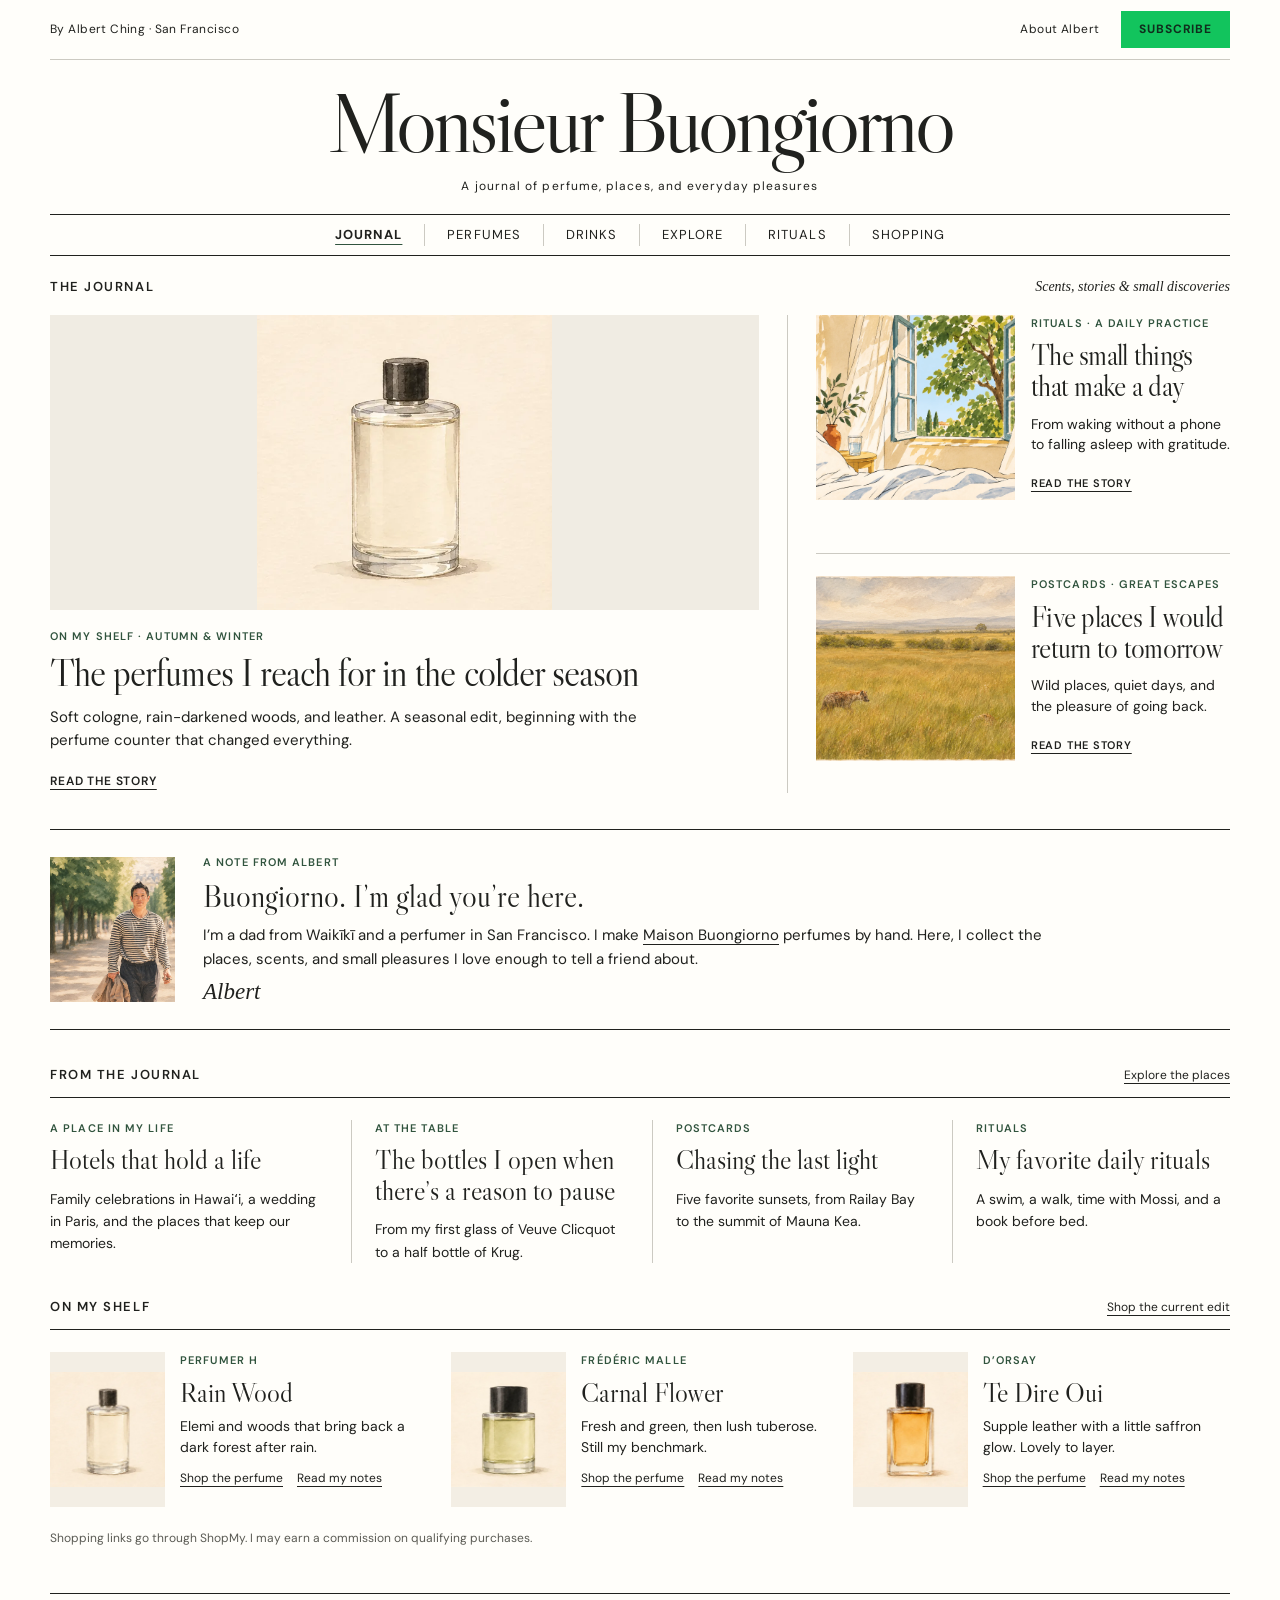
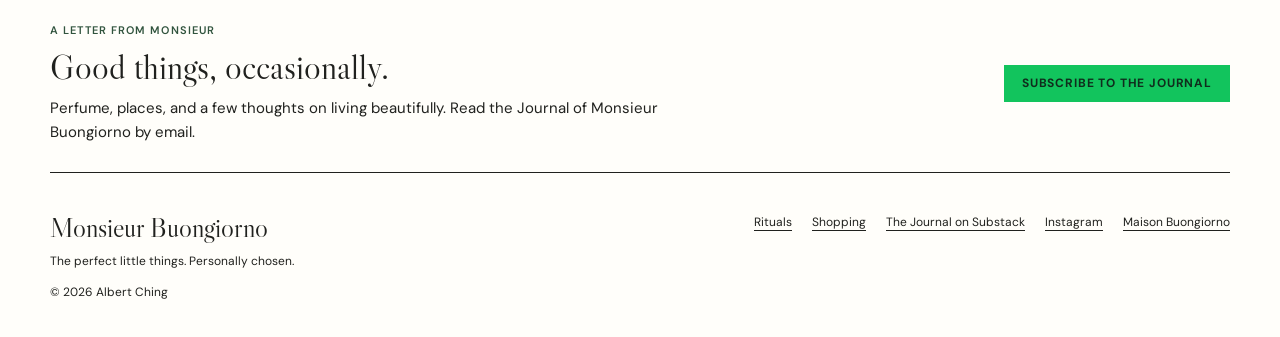
==== commit 2f0eb855: "Build editorial journal layout and illustrated daily rituals" ====
--- a/index.html
+++ b/index.html
@@ -1,31 +1 @@
-<!doctype html>
-<html lang="en">
-<head>
-  <meta charset="utf-8"><meta name="viewport" content="width=device-width,initial-scale=1">
-  <title>Monsieur Buongiorno — The Perfect Little Things</title>
-  <link rel="canonical" href="https://monsieurbuongiorno.com/">
-  <meta property="og:type" content="website"><meta property="og:image" content="https://monsieurbuongiorno.com/assets/homepage-illustration-mara.webp"><meta property="og:image:alt" content="Watercolor illustration of the Maasai Mara for Monsieur Buongiorno"><meta name="twitter:card" content="summary_large_image"><meta property="og:title" content="Monsieur Buongiorno — The Perfect Little Things"><meta property="og:description" content="Albert Ching, the perfumer behind Maison Buongiorno, shares the scents, places, and pleasures he loves."><meta property="og:url" content="https://monsieurbuongiorno.com/">
-  <meta name="description" content="Albert, the perfumer behind Maison Buongiorno, writes about perfume, places, and the small pleasures worth remembering.">
-  <script type="application/ld+json">{"@context":"https://schema.org","@graph":[{"@type":"Person","@id":"https://monsieurbuongiorno.com/#albert","name":"Albert Ching","alternateName":"Monsieur Buongiorno","url":"https://monsieurbuongiorno.com/","sameAs":["https://monsieurbuongiorno.substack.com/","https://www.instagram.com/monsieurbuongiorno/"],"founder":{"@id":"https://maisonbuongiorno.com/#brand"}},{"@type":"WebSite","name":"Monsieur Buongiorno","url":"https://monsieurbuongiorno.com/","publisher":{"@id":"https://monsieurbuongiorno.com/#albert"}}]}</script>
-  <style>
-    @import url('https://fonts.googleapis.com/css2?family=DM+Sans:wght@400;500;600&family=Libre+Caslon+Display&display=swap');
-    :root{--ink:#292621;--paper:#f7f4ed;--line:#d9d1c4;--olive:#626a4d;--rose:#b98982;--dark:#333c31}*{box-sizing:border-box}html{scroll-behavior:smooth}body{margin:0;background:var(--paper);color:var(--ink);font:16px/1.6 'DM Sans',sans-serif}a{color:inherit}button{font:inherit}header{border-bottom:1px solid var(--line);background:var(--paper);position:sticky;top:0;z-index:5}.nav{max-width:1440px;margin:auto;padding:18px 4.4%;display:flex;align-items:center;gap:30px}.wordmark{font:29px/1 'Libre Caslon Display',Georgia,serif;text-decoration:none;white-space:nowrap}.navlinks{display:flex;gap:20px;margin-left:auto;font-size:13px;white-space:nowrap;letter-spacing:.12em;text-transform:uppercase}.navlinks a{text-decoration:none}.navlinks a:hover,.textlink:hover{text-decoration:underline}.navcta{border:1px solid var(--ink);padding:8px 17px;text-decoration:none;font-size:12px;letter-spacing:.1em;text-transform:uppercase;white-space:nowrap}.menu{display:none;background:none;border:0;font-size:24px;margin-left:auto}.eyebrow{font-size:12px;font-weight:600;letter-spacing:.2em;text-transform:uppercase}.hero{max-width:1440px;margin:auto;display:grid;grid-template-columns:1fr 1fr;min-height:620px}.hero-copy{padding:10vw 8% 7vw 9%;display:flex;flex-direction:column;justify-content:center}.hero h1{font:clamp(62px,7.5vw,120px)/.91 'Libre Caslon Display',Georgia,serif;letter-spacing:-.035em;margin:22px 0}.hero p{max-width:470px;font-size:19px;line-height:1.5}.hero-art{position:relative;min-height:620px;overflow:hidden;background:radial-gradient(circle at 60% 30%,#e0c7b3 0 12%,transparent 13%),linear-gradient(138deg,#a7a785,#d8c5a9 52%,#a38572)}.hero-art:before{content:'';position:absolute;width:82%;height:78%;border:1px solid #f0e8d9;left:9%;top:10%;transform:rotate(-7deg)}.hero-art:after{content:none}.hero-art .shape{position:absolute;width:34%;height:78%;left:26%;bottom:-10%;background:#525c43;border-radius:48% 48% 8% 8%;transform:rotate(-10deg);box-shadow:45px -30px 0 1px #756853}.hero-art .sun{position:absolute;left:16%;top:15%;width:100px;height:100px;border-radius:50%;background:#dfad82;filter:blur(1px)}.hero-art .portrait{position:absolute;width:min(80%,550px);height:auto;left:10%;bottom:-4%;z-index:1;filter:drop-shadow(15px 22px 20px #56463b44)}.hero-art .caption{z-index:2;position:absolute;left:8%;bottom:5%;font:italic 18px Georgia,serif;color:#fff7e9;text-shadow:0 1px 4px #333c31}.intro-strip{background:var(--dark);color:#f5f0e5;padding:18px 5%;text-align:center;font-size:14px;letter-spacing:.025em}.intro-strip a{text-underline-offset:4px}.wrap{max-width:1320px;margin:auto;padding:100px 5%}.section-heading{display:flex;align-items:end;justify-content:space-between;border-bottom:1px solid var(--line);padding-bottom:18px;margin-bottom:28px;gap:20px}.section-heading h2{font:clamp(46px,5.2vw,76px)/1 'Libre Caslon Display',Georgia,serif;margin:8px 0 0}.textlink{font-size:13px;text-transform:uppercase;letter-spacing:.12em;text-decoration:none;white-space:nowrap}.feature{display:grid;grid-template-columns:1.15fr .85fr;min-height:500px;background:#e8e1d5}.feature-art{position:relative;min-height:460px;background:linear-gradient(170deg,#879482,#4b5d54 56%,#253b38);overflow:hidden}.feature-art:before{content:'';position:absolute;width:200%;height:140px;left:-30%;top:58%;background:repeating-linear-gradient(110deg,transparent 0 15px,#d7ddd1 16px 17px,transparent 18px 42px);opacity:.45;transform:rotate(-14deg)}.feature-art:after{content:'RAIN\A WOOD';white-space:pre;position:absolute;left:8%;bottom:8%;font:clamp(66px,8vw,124px)/.81 'Libre Caslon Display',Georgia,serif;color:#ece8d9}.feature-copy{padding:9% 9%;display:flex;flex-direction:column;justify-content:center}.feature-copy h3{font:clamp(40px,4vw,64px)/1.02 'Libre Caslon Display',Georgia,serif;margin:18px 0}.feature-copy p{max-width:440px}.pill{display:inline-block;font-size:11px;letter-spacing:.16em;text-transform:uppercase;border:1px solid currentColor;padding:6px 12px;align-self:start}.cards{display:grid;grid-template-columns:repeat(3,1fr);gap:20px}.card{background:#ebe4da}.card-art{height:285px;display:flex;align-items:end;padding:24px;font:48px/.95 'Libre Caslon Display',Georgia,serif}.card:nth-child(1) .card-art{background:radial-gradient(circle at 55% 35%,#eedfd2 0 21%,transparent 22%),linear-gradient(130deg,#ab8f7f,#e3d4c3)}.card:nth-child(2) .card-art{background:radial-gradient(circle at 50% 30%,#f5e0ba 0 16%,transparent 17%),linear-gradient(150deg,#b49c6a,#e5d6ae)}.card:nth-child(3) .card-art{background:#e9e5db url("/assets/editorial-rain.jpg") center/cover no-repeat;color:#fff;text-shadow:0 2px 8px #253b38}.card-body{padding:25px}.card h3{font:32px/1.05 'Libre Caslon Display',Georgia,serif;margin:10px 0}.card p{margin:0 0 18px}.shop-grid{display:grid;grid-template-columns:repeat(4,1fr);gap:18px}.shop-item{border:1px solid var(--line);padding:24px;background:#faf8f2;min-height:225px;display:flex;flex-direction:column}.shop-item .brand{font-size:11px;letter-spacing:.17em;text-transform:uppercase;color:#666}.shop-item h3{font:31px/1.05 "Libre Caslon Display",Georgia,serif;margin:16px 0 10px}.shop-item p{font-size:14px;margin:0 0 20px}.shop-item a{margin-top:auto}.about{background:#e8e3d9}.about-inner{max-width:1320px;margin:auto;padding:100px 5%;display:grid;grid-template-columns:.7fr 1.3fr;gap:11%}.about h2{font:clamp(50px,5.5vw,84px)/.98 'Libre Caslon Display',Georgia,serif;margin:12px 0}.about p{font-size:18px}.about .small{font-size:15px}.maison{background:var(--dark);color:#f4efe3}.maison-inner{max-width:1320px;margin:auto;padding:95px 5%;display:grid;grid-template-columns:1fr 1fr;gap:7%;align-items:center}.maison h2{font:clamp(49px,5vw,79px)/.98 'Libre Caslon Display',Georgia,serif;margin:16px 0}.maison p{font-size:18px}.maison-art{min-height:380px;border:1px solid #b8b49b;display:flex;align-items:center;justify-content:center;background:radial-gradient(circle at center,#878c70,#3d493a 65%)}.bottle{width:125px;height:220px;background:linear-gradient(90deg,#ded5bb,#f6edce 50%,#c1b898);border:3px solid #e6dfc8;box-shadow:30px 20px 40px #243023;position:relative;display:grid;place-items:center;text-align:center;font:18px/.95 'Libre Caslon Display',Georgia,serif;color:#3a4234}.bottle:before{content:'';position:absolute;width:60px;height:35px;background:#2c3128;top:-37px}.newsletter{padding:95px 5%;text-align:center;max-width:900px;margin:auto}.newsletter h2{font:clamp(48px,5vw,76px)/1 'Libre Caslon Display',Georgia,serif;margin:12px 0}.newsletter p{max-width:620px;margin:0 auto 28px}.button{display:inline-block;background:var(--ink);color:white;text-decoration:none;padding:14px 24px;font-size:13px;letter-spacing:.12em;text-transform:uppercase}.button.light{background:#f4efe3;color:var(--ink)}footer{border-top:1px solid var(--line);padding:40px 5%;display:flex;justify-content:space-between;gap:20px;font-size:13px}.footerlinks{display:flex;gap:20px;flex-wrap:wrap}.disclosure{font-size:12px;color:#625d55;max-width:850px;margin:0 auto 45px;padding:0 5%}@media(max-width:1100px){.navlinks,.navcta{display:none}.menu{display:block}.navlinks.open{display:flex;position:absolute;top:69px;left:0;right:0;background:var(--paper);padding:22px 5%;flex-direction:column;border-bottom:1px solid var(--line)}.hero,.feature,.about-inner,.maison-inner{grid-template-columns:1fr}.hero-copy{padding:90px 7% 80px}.hero-art{min-height:450px}.feature-art{min-height:400px}.cards,.shop-grid{grid-template-columns:1fr}.card-art{height:260px}.wrap,.about-inner{padding:70px 6%}.maison-inner{padding:70px 6%}.about-inner{gap:18px}footer{flex-direction:column}.section-heading{align-items:start;flex-direction:column}}@media(max-width:500px){.hero h1{font-size:70px}.hero-art{min-height:360px}.hero-art:after{font-size:60px}.feature-art{min-height:310px}.feature-art:after{font-size:75px}}
-.hero-actions{display:flex;align-items:center;gap:24px;flex-wrap:wrap}.escape-callout{max-width:1320px;margin:80px auto 0;padding:0 5%;display:grid;grid-template-columns:1.05fr .95fr;min-height:390px}.escape-callout-image{display:block;min-height:390px;overflow:hidden;background:#44535a}.escape-callout-image img{display:block;width:100%;height:100%;max-height:450px;object-fit:cover}.escape-callout-copy{background:#e8e3d9;padding:55px 9%;display:flex;flex-direction:column;justify-content:center}.escape-callout-copy h2{font:clamp(42px,4.5vw,67px)/1 'Libre Caslon Display',Georgia,serif;margin:15px 0}.escape-callout-copy p{max-width:430px;margin:0 0 26px}.card-image{height:285px;display:block;overflow:hidden;background:#e8e1d5}.card-image img{display:block;width:100%;height:100%;object-fit:cover;transition:transform .25s ease}.card-image:hover img{transform:scale(1.035)}.card:nth-child(1) .card-image img{object-fit:contain;background:#f0e7d9}.card:nth-child(2) .card-image img{object-position:center 62%}@media(max-width:900px){.escape-callout{grid-template-columns:1fr;margin-top:50px;padding:0 6%}.escape-callout-image{min-height:300px}.escape-callout-image img{height:300px;max-height:none}.escape-callout-copy{padding:45px 7%}}
-  .feature-art{display:grid;place-items:center;text-decoration:none;background:#e4ded1}.feature-art:before,.feature-art:after{content:none}.feature-art img{width:min(75%,420px);height:auto;display:block;filter:drop-shadow(8px 18px 18px #333c3126);transition:transform .25s ease}.feature-art:hover img{transform:translateY(-5px)}.shop-grid{grid-template-columns:repeat(3,1fr)}.shop-item{min-height:auto}.shop-image{display:block;margin-bottom:22px}.shop-image img{width:100%;height:210px;object-fit:contain;display:block;background:#f0eae0}.shop-item .textlink{margin-top:auto}.latest-cards{grid-template-columns:repeat(2,1fr)}.signup-embed{width:100%;max-width:540px;height:190px;border:1px solid var(--line);background:#fff;display:block;margin:0 auto}.signup-fallback{font-size:13px;margin:12px auto 0!important}@media(max-width:900px){.shop-grid,.latest-cards{grid-template-columns:1fr}}@media(prefers-reduced-motion:reduce){.feature-art img,.card-image img{transition:none}}
-</style>
-<link rel="icon" href="/assets/favicon.png?v=20261124" type="image/png"><link rel="icon" href="/assets/favicon.ico?v=20261124" sizes="any"><link rel="apple-touch-icon" href="/assets/apple-touch-icon.png?v=20261124"><script>!function(t,e){var o,n,p,r;e.__SV||(window.posthog=e,e._i=[],e.init=function(i,s,a){function g(t,e){var o=e.split(".");2==o.length&&(t=t[o[0]],e=o[1]),t[e]=function(){t.push([e].concat(Array.prototype.slice.call(arguments,0)))}}(p=t.createElement("script")).type="text/javascript",p.crossOrigin="anonymous",p.async=!0,p.src=s.api_host.replace(".i.posthog.com","-assets.i.posthog.com")+"/static/array.js",(r=t.getElementsByTagName("script")[0]).parentNode.insertBefore(p,r);var u=e;for(void 0!==a?u=e[a]=[]:a="posthog",u.people=u.people||[],u.toString=function(t){var e="posthog";return"posthog"!==a&&(e+="."+a),t||(e+=" (stub)"),e},u.people.toString=function(){return u.toString(1)+".people (stub)"},o="init capture register register_once unregister unregister_for_session unregister_for_session getFeatureFlag getFeatureFlagPayload isFeatureEnabled reloadFeatureFlags updateEarlyAccessFeatureEnrollment getEarlyAccessFeatures on onFeatureFlags onSessionId getSurveys getActiveMatchingSurveys renderSurvey canRender get_distinct_id get_session_id opt_in_capturing opt_out_capturing has_opted_in_capturing has_opted_out_capturing".split(" "),n=0;n<o.length;n++)g(u,o[n]);e._i.push([i,s,a])},e.__SV=1)}(document,window.posthog||[]);posthog.init('phc_uu5TSxzBv7hr99KFHv97oArM2oFrDekxDJQEmMLBhRXt',{api_host:'https://us.i.posthog.com',person_profiles:'identified_only',capture_pageview:true,autocapture:false,disable_session_recording:true});posthog.register({site:'monsieurbuongiorno.com'});if(location.hostname==='localhost'||location.hostname==='127.0.0.1')posthog.opt_out_capturing();document.addEventListener('click',function(e){var a=e.target.closest('a[href^="https://go.shopmy.us/"]');if(a)posthog.capture('shopmy_link_clicked',{site:'monsieurbuongiorno.com',article:location.pathname,link:a.href})});</script><link rel="stylesheet" href="/assets/editorial.css?v=20261127a"></head>
-<body>
-  <header><nav class="nav" aria-label="Main navigation"><a class="wordmark" href="#top">Monsieur Buongiorno</a><button class="menu" aria-label="Open menu" aria-expanded="false">☰</button><div class="navlinks"><a href="/perfumes/">Perfumes</a><a href="/drinks/">Drinks</a><a href="/explore/">Explore</a><a href="/shopping/">Shopping</a><a href="#about">About</a><a class="mobile-subscribe" href="#letter">Subscribe</a></div><a class="navcta" href="#letter">Subscribe</a></nav></header>
-  <main id="top">
-    <section class="hero"><div class="hero-copy"><div class="eyebrow">La dolce vita · Notes from a perfumer’s life</div><h1>The perfect<br>little things.</h1><p>I’m Albert, the perfumer behind Maison Buongiorno. This is where I share the scents, places, and small discoveries I love enough to tell a friend about.</p><div class="hero-actions"><a class="button" href="#edit">Explore The Edit</a></div></div><div class="hero-art" role="img" aria-label="Illustrated portrait of Albert on a tree lined path in Paris"><div class="sun"></div><img class="portrait" src="/assets/hero-paris-illustrated.webp" alt="Illustration of Albert walking under trees in Paris"><div class="caption">Paris, on an ordinary beautiful day</div></div></section>
-    <section class="wrap" id="edit"><div class="section-heading"><div><div class="eyebrow">Personally chosen</div><h2>The Edit</h2></div><a class="textlink" href="#letter">Get new edits by email</a></div><div class="feature"><a class="feature-art" href="/perfumes/cold-season/" aria-label="Read the colder season perfume edit"><img src="/assets/illustration-perfumer-h-rain-wood.webp" width="492" height="492" alt="Watercolor illustration of Perfumer H Rain Wood" loading="lazy"></a><div class="feature-copy"><span class="pill">Autumn &amp; winter · The scent edit</span><h3>The perfumes I reach for in the colder season.</h3><p>Eleven years ago, a visit to the Barneys perfume counter changed how I understood perfume. Now, as the air turns cold, I reach for soft cologne, rain darkened woods, and leather.</p><div><a class="textlink" href="/perfumes/cold-season/">Read the full story</a></div></div></div></section>
-    <section class="wrap" id="shop" style="padding-top:0"><div class="section-heading"><div><div class="eyebrow">From the colder season edit</div><h2>The perfume shelf</h2></div><a class="textlink" href="/shopping/#perfumes">Shop the edit</a></div><div class="shop-grid"><article class="shop-item"><a class="shop-image" href="https://go.shopmy.us/p-110095065" rel="sponsored nofollow noopener" target="_blank" aria-label="Explore Rain Wood"><img src="/assets/illustration-perfumer-h-rain-wood.webp" alt="Watercolor illustration of Perfumer H Rain Wood" loading="lazy"></a><div class="brand">Perfumer H</div><h3>Rain Wood</h3><p>Elemi and woods bring back a dark forest after rain, without making the rain feel literal.</p><a class="textlink" href="/perfumes/cold-season/#rain-wood">Read my notes</a></article><article class="shop-item"><a class="shop-image" href="https://go.shopmy.us/p-110095256" rel="sponsored nofollow noopener" target="_blank" aria-label="Explore Carnal Flower"><img src="/assets/illustration-frederic-malle-carnal-flower.webp" alt="Watercolor illustration of Frédéric Malle Carnal Flower" loading="lazy"></a><div class="brand">Frédéric Malle</div><h3>Carnal Flower</h3><p>Dominique Ropion’s tuberose moves from fresh and green to lush and indolic. It is still my benchmark.</p><a class="textlink" href="/perfumes/cold-season/">Read my notes</a></article><article class="shop-item"><a class="shop-image" href="https://go.shopmy.us/p-110095360" rel="sponsored nofollow noopener" target="_blank" aria-label="Explore Te Dire Oui"><img src="/assets/illustration-dorsay-te-dire-oui.webp" alt="Watercolor illustration of D’Orsay Te Dire Oui" loading="lazy"></a><div class="brand">D’Orsay</div><h3>Te Dire Oui</h3><p>Supple, polished leather with a little saffron glow. I love how easily it layers.</p><a class="textlink" href="/perfumes/cold-season/#te-dire-oui">Read my notes</a></article></div><p style="font-size:13px;max-width:800px;margin:22px 0 0">Bottle illustrations link through ShopMy. I may earn a commission if you buy through them. The written notes link to my seasonal edit.</p></section>
-    <section class="wrap" id="journal" style="padding-top:0"><div class="section-heading"><div><div class="eyebrow">More to read</div><h2>Latest stories</h2></div></div><div class="cards latest-cards"><article class="card"><a class="card-image" href="/drinks/cold-season/"><img src="/assets/homepage-illustration-champagne.webp" width="1024" height="1535" alt="Watercolor illustration of Champagne bottles and flowers at Maison Buongiorno’s Slow Soirée" loading="lazy"></a><div class="card-body"><div class="eyebrow">Drinks</div><h3>The bottles I open when there’s a reason to pause</h3><p>From my first glass of Veuve Clicquot to the half bottle of Krug I save for the best occasions.</p><a class="textlink" href="/drinks/cold-season/">Read the story</a></div></article><article class="card"><a class="card-image" href="/escapes/"><img src="/assets/homepage-illustration-mara.webp" width="1525" height="1031" alt="Watercolor illustration of the grasses of the Maasai Mara" loading="lazy"></a><div class="card-body"><div class="eyebrow">Escapes</div><h3>Five places I would return to tomorrow</h3><p>The Maasai Mara, a reef in Fiji, Kangaroo Island, rain in Volcano, and a quiet day in Boston.</p><a class="textlink" href="/escapes/">Read the story</a></div></article></div></section>
-    <section class="wrap" id="explore" style="padding-top:0"><div class="section-heading"><div><div class="eyebrow">Beyond the familiar</div><h2>Explore</h2></div><a class="textlink" href="/explore/">See all places</a></div><div class="explore-links"><a href="/escapes/"><span>Great Escapes</span><strong>Five places I would return to tomorrow</strong></a><a href="/explore/hotels/"><span>Hotels</span><strong>Places that hold a life</strong></a><a href="/explore/sunsets/"><span>Sunsets</span><strong>Five evenings worth chasing</strong></a></div></section>
-    <section class="about" id="about"><div class="about-inner"><div><div class="eyebrow">The person behind the point of view</div><h2>Buongiorno,<br>I’m Albert.</h2></div><div><p>I’m a dad from Waikiki and a perfumer in San Francisco. I make every Maison Buongiorno perfume by hand, and I write about the moments that make a life feel full.</p><p>This is my personal home for curiosity beyond my own bottles: the work of other makers, the places I want to return to, and the things I choose to share with people I love.</p><p class="small">I’m the founder of Maison Buongiorno. When I mention my own house, I’ll say so. Recommendations here are personal selections; any paid partnership, gift, or affiliate link will be identified with the relevant story.</p></div></div></section>
-    <section class="newsletter" id="letter"><div class="eyebrow">A letter from Monsieur</div><h2>Good things, occasionally.</h2><p>Perfume, places, good bottles, and a few thoughts on living beautifully. For now, my writing arrives through the Journal of Monsieur Buongiorno on Substack.</p><iframe class="signup-embed" src="https://monsieurbuongiorno.substack.com/embed" title="Subscribe to the Journal of Monsieur Buongiorno" loading="lazy" referrerpolicy="strict-origin-when-cross-origin"></iframe><p class="signup-fallback"><a href="https://monsieurbuongiorno.substack.com/subscribe">Subscribe on Substack</a> if the form does not appear.</p></section>
-  </main>
-  <div class="disclosure">Some links on this site are affiliate links. I may earn a commission from qualifying purchases. I identify paid partnerships and gifted products when they appear.</div>
-  <footer><span>© 2026 Monsieur Buongiorno · Albert Ching, founder of Maison Buongiorno</span><div class="footerlinks"><a href="/escapes/">Great Escapes</a><a href="/shopping/">Shopping</a><a href="https://monsieurbuongiorno.substack.com/">Substack</a><a href="https://www.instagram.com/monsieurbuongiorno/">Instagram</a><a href="https://maisonbuongiorno.com/">Maison Buongiorno</a></div></footer>
-  <script>const menu=document.querySelector('.menu'),links=document.querySelector('.navlinks');menu.addEventListener('click',()=>{let open=links.classList.toggle('open');menu.setAttribute('aria-expanded',String(open));});links.querySelectorAll('a').forEach(a=>a.addEventListener('click',()=>{links.classList.remove('open');menu.setAttribute('aria-expanded','false')}));</script>
-</body></html>
+<!doctype html><html lang="en"><head><meta charset="utf-8"><meta name="viewport" content="width=device-width,initial-scale=1"><title>The Journal | Monsieur Buongiorno</title><meta name="description" content="Albert Ching’s personal journal of perfume, places, daily rituals, and everyday pleasures."><link rel="canonical" href="https://monsieurbuongiorno.com/"><meta property="og:type" content="website"><meta property="og:title" content="The Journal"><meta property="og:description" content="Albert Ching’s personal journal of perfume, places, daily rituals, and everyday pleasures."><meta property="og:url" content="https://monsieurbuongiorno.com/"><meta property="og:image" content="https://monsieurbuongiorno.com/assets/hero-paris-illustrated.webp"><meta name="twitter:card" content="summary_large_image"><link rel="icon" href="/assets/favicon.png" type="image/png"><link rel="preconnect" href="https://fonts.googleapis.com"><link rel="preconnect" href="https://fonts.gstatic.com" crossorigin><link href="https://fonts.googleapis.com/css2?family=DM+Sans:wght@400;500;600;700&family=Libre+Caslon+Display&display=swap" rel="stylesheet"><link rel="stylesheet" href="/assets/journal.css?v=20261127b"><script>!function(t,e){var o,n,p,r;e.__SV||(window.posthog=e,e._i=[],e.init=function(i,s,a){function g(t,e){var o=e.split(".");2==o.length&&(t=t[o[0]],e=o[1]),t[e]=function(){t.push([e].concat(Array.prototype.slice.call(arguments,0)))}}(p=t.createElement("script")).type="text/javascript",p.crossOrigin="anonymous",p.async=!0,p.src=s.api_host.replace(".i.posthog.com","-assets.i.posthog.com")+"/static/array.js",(r=t.getElementsByTagName("script")[0]).parentNode.insertBefore(p,r);var u=e;for(void 0!==a?u=e[a]=[]:a="posthog",u.people=u.people||[],u.toString=function(t){var e="posthog";return"posthog"!==a&&(e+="."+a),t||(e+=" (stub)"),e},u.people.toString=function(){return u.toString(1)+".people (stub)"},o="init capture register register_once unregister unregister_for_session unregister_for_session getFeatureFlag getFeatureFlagPayload isFeatureEnabled reloadFeatureFlags updateEarlyAccessFeatureEnrollment getEarlyAccessFeatures on onFeatureFlags onSessionId getSurveys getActiveMatchingSurveys renderSurvey canRender get_distinct_id get_session_id opt_in_capturing opt_out_capturing has_opted_in_capturing has_opted_out_capturing".split(" "),n=0;n<o.length;n++)g(u,o[n]);e._i.push([i,s,a])},e.__SV=1)}(document,window.posthog||[]);posthog.init('phc_uu5TSxzBv7hr99KFHv97oArM2oFrDekxDJQEmMLBhRXt',{api_host:'https://us.i.posthog.com',person_profiles:'identified_only',capture_pageview:true,autocapture:false,disable_session_recording:true});posthog.register({site:'monsieurbuongiorno.com'});if(location.hostname==='localhost'||location.hostname==='127.0.0.1')posthog.opt_out_capturing();document.addEventListener('click',function(e){var a=e.target.closest('a[href^="https://go.shopmy.us/"]');if(a)posthog.capture('shopmy_link_clicked',{site:'monsieurbuongiorno.com',article:location.pathname,link:a.href})});</script><script type="application/ld+json">{"@context":"https://schema.org","@graph":[{"@type":"Person","@id":"https://monsieurbuongiorno.com/#albert","name":"Albert Ching","alternateName":"Monsieur Buongiorno","url":"https://monsieurbuongiorno.com/","sameAs":["https://monsieurbuongiorno.substack.com/","https://www.instagram.com/monsieurbuongiorno/"],"founder":{"@id":"https://maisonbuongiorno.com/#brand"}},{"@type":"WebSite","name":"Monsieur Buongiorno","url":"https://monsieurbuongiorno.com/","publisher":{"@id":"https://monsieurbuongiorno.com/#albert"}}]}</script></head><body class="journal-page"><a class="skip-link" href="#main">Skip to content</a><header class="journal-header"><div class="journal-utility"><span>By Albert Ching · San Francisco</span><div><a href="/#about">About Albert</a><a class="subscribe-button" href="/#letter">Subscribe</a></div></div><div class="masthead"><a href="/" aria-label="Monsieur Buongiorno home">Monsieur Buongiorno</a><p>A journal of perfume, places, and everyday pleasures</p></div><nav class="journal-nav" aria-label="Main navigation"><a href="/" aria-current="page">Journal</a><a href="/perfumes/">Perfumes</a><a href="/drinks/">Drinks</a><a href="/explore/">Explore</a><a href="/rituals/">Rituals</a><a href="/shopping/">Shopping</a></nav></header><main id="main"><div class="journal-shell"><div class="edition-line"><h1>The Journal</h1><span>Scents, stories &amp; small discoveries</span></div><section class="front-page" aria-label="Featured stories"><article class="story lead-story"><a class="story-image" href="/perfumes/cold-season/" tabindex="-1" aria-hidden="true"><img src="/assets/illustration-perfumer-h-rain-wood.webp" alt="Illustrated bottle of Rain Wood" width="1536" height="1024" fetchpriority="high"></a><div class="story-copy"><span class="kicker">On my shelf · Autumn &amp; winter</span><h2><a href="/perfumes/cold-season/">The perfumes I reach for in the colder season</a></h2><p>Soft cologne, rain-darkened woods, and leather. A seasonal edit, beginning with the perfume counter that changed everything.</p><a class="read-link" href="/perfumes/cold-season/">Read the story</a></div></article><div class="supporting-stories"><article class="story side-story"><a class="story-image" href="/rituals/" tabindex="-1" aria-hidden="true"><img src="/assets/ritual-morning.webp" alt="Morning light through an open window" width="1536" height="1024" loading="lazy"></a><div class="story-copy"><span class="kicker">Rituals · A daily practice</span><h2><a href="/rituals/">The small things that make a day</a></h2><p>From waking without a phone to falling asleep with gratitude.</p><a class="read-link" href="/rituals/">Read the story</a></div></article><article class="story side-story"><a class="story-image" href="/escapes/" tabindex="-1" aria-hidden="true"><img src="/assets/homepage-illustration-mara.webp" alt="Illustration of the Maasai Mara" width="1536" height="1024" loading="lazy"></a><div class="story-copy"><span class="kicker">Postcards · Great escapes</span><h2><a href="/escapes/">Five places I would return to tomorrow</a></h2><p>Wild places, quiet days, and the pleasure of going back.</p><a class="read-link" href="/escapes/">Read the story</a></div></article></div></section><section class="editor-note" id="about"><img src="/assets/hero-paris-illustrated.webp" alt="Illustrated portrait of Albert in Paris" width="160" height="180" loading="lazy"><div><span class="kicker">A note from Albert</span><h2>Buongiorno. I’m glad you’re here.</h2><p>I’m a dad from Waikīkī and a perfumer in San Francisco. I make <a href="https://maisonbuongiorno.com/">Maison Buongiorno</a> perfumes by hand. Here, I collect the places, scents, and small pleasures I love enough to tell a friend about.</p><p class="signature">Albert</p></div></section><section class="journal-section" id="journal"><div class="section-rule"><h2>From the Journal</h2><a href="/explore/">Explore the places</a></div><div class="latest-grid"><article><span class="kicker">A place in my life</span><h3><a href="/explore/hotels/">Hotels that hold a life</a></h3><p>Family celebrations in Hawaiʻi, a wedding in Paris, and the places that keep our memories.</p></article><article><span class="kicker">At the table</span><h3><a href="/drinks/cold-season/">The bottles I open when there’s a reason to pause</a></h3><p>From my first glass of Veuve Clicquot to a half bottle of Krug.</p></article><article><span class="kicker">Postcards</span><h3><a href="/explore/sunsets/">Chasing the last light</a></h3><p>Five favorite sunsets, from Railay Bay to the summit of Mauna Kea.</p></article><article><span class="kicker">Rituals</span><h3><a href="/rituals/">My favorite daily rituals</a></h3><p>A swim, a walk, time with Mossi, and a book before bed.</p></article></div></section><section class="journal-section" id="shop"><div class="section-rule"><h2>On my shelf</h2><a href="/shopping/">Shop the current edit</a></div><div class="shelf-grid"><article class="shelf-pick"><a href="https://go.shopmy.us/p-110095065" rel="sponsored nofollow noopener" target="_blank"><img src="/assets/illustration-perfumer-h-rain-wood.webp" alt="Illustration of Rain Wood" width="492" height="492" loading="lazy"></a><div><span class="kicker">Perfumer H</span><h3>Rain Wood</h3><p>Elemi and woods that bring back a dark forest after rain.</p><div class="pick-links"><a href="https://go.shopmy.us/p-110095065" rel="sponsored nofollow noopener" target="_blank">Shop the perfume</a><a href="/perfumes/cold-season/#rain-wood">Read my notes</a></div></div></article><article class="shelf-pick"><a href="https://go.shopmy.us/p-110095256" rel="sponsored nofollow noopener" target="_blank"><img src="/assets/illustration-frederic-malle-carnal-flower.webp" alt="Illustration of Carnal Flower" width="492" height="492" loading="lazy"></a><div><span class="kicker">Frédéric Malle</span><h3>Carnal Flower</h3><p>Fresh and green, then lush tuberose. Still my benchmark.</p><div class="pick-links"><a href="https://go.shopmy.us/p-110095256" rel="sponsored nofollow noopener" target="_blank">Shop the perfume</a><a href="/perfumes/cold-season/">Read my notes</a></div></div></article><article class="shelf-pick"><a href="https://go.shopmy.us/p-110095360" rel="sponsored nofollow noopener" target="_blank"><img src="/assets/illustration-dorsay-te-dire-oui.webp" alt="Illustration of Te Dire Oui" width="492" height="492" loading="lazy"></a><div><span class="kicker">D’Orsay</span><h3>Te Dire Oui</h3><p>Supple leather with a little saffron glow. Lovely to layer.</p><div class="pick-links"><a href="https://go.shopmy.us/p-110095360" rel="sponsored nofollow noopener" target="_blank">Shop the perfume</a><a href="/perfumes/cold-season/#te-dire-oui">Read my notes</a></div></div></article></div><p class="affiliate-note">Shopping links go through ShopMy. I may earn a commission on qualifying purchases.</p></section><section class="journal-signup" id="letter"><div><span class="kicker">A letter from Monsieur</span><h2>Good things, occasionally.</h2><p>Perfume, places, and a few thoughts on living beautifully. Read the Journal of Monsieur Buongiorno by email.</p></div><a class="subscribe-button" href="https://monsieurbuongiorno.substack.com/subscribe">Subscribe to the Journal</a></section></div></main><footer class="journal-footer"><div><a class="footer-title" href="/">Monsieur Buongiorno</a><p>The perfect little things. Personally chosen.</p><span>© 2026 Albert Ching</span></div><nav aria-label="Footer navigation"><a href="/rituals/">Rituals</a><a href="/shopping/">Shopping</a><a href="https://monsieurbuongiorno.substack.com/">The Journal on Substack</a><a href="https://www.instagram.com/monsieurbuongiorno/">Instagram</a><a href="https://maisonbuongiorno.com/">Maison Buongiorno</a></nav></footer></body></html>
--- a/assets/journal.css
+++ b/assets/journal.css
@@ -0,0 +1,16 @@
+/* Monsieur Buongiorno — shared editorial system */
+:root{--ink:#20211e;--paper:#fffefa;--line:#cccac2;--olive:#31543e;--dark:#202b24;--green:#12c45d;--serif:'Libre Caslon Display',Georgia,serif;--sans:'DM Sans',Arial,sans-serif}
+*{box-sizing:border-box}html{scroll-behavior:smooth;scroll-padding-top:24px}body{margin:0;background:var(--paper);color:var(--ink);font:16px/1.6 var(--sans)}a{color:inherit;text-underline-offset:4px}a:hover{text-decoration-thickness:2px}img{max-width:100%}a:focus-visible,button:focus-visible{outline:3px solid var(--olive);outline-offset:5px}p{margin:0 0 16px}.skip-link{position:absolute;top:-100px;left:16px;padding:12px;background:var(--ink);color:white;z-index:20}.skip-link:focus{top:10px}
+.journal-header{position:relative;z-index:5;background:var(--paper);border:0;max-width:1240px;margin:0 auto;padding:0 30px}.journal-utility{display:flex;align-items:center;justify-content:space-between;padding:11px 0;border-bottom:1px solid var(--line);font-size:12px;letter-spacing:.035em}.journal-utility>div{display:flex;align-items:center;gap:22px}.journal-utility a{text-decoration:none}.subscribe-button{display:inline-block;background:var(--green);color:#102d1d;padding:10px 18px;font:700 12px/1.4 var(--sans);letter-spacing:.07em;text-transform:uppercase;text-decoration:none;white-space:nowrap}.subscribe-button:hover{background:#0daf50;color:#102d1d}.masthead{text-align:center;padding:17px 0 18px}.masthead>a{font:clamp(36px,6.8vw,86px)/1.05 var(--serif);letter-spacing:-.045em;text-decoration:none;display:block}.masthead p{font-size:12px;letter-spacing:.09em;margin:10px 0 0}.journal-nav{display:flex;justify-content:center;gap:0;border-top:1px solid var(--ink);border-bottom:1px solid var(--ink);padding:9px 0}.journal-nav a{padding:1px 22px;text-decoration:none;font-size:13px;text-transform:uppercase;letter-spacing:.08em;border-right:1px solid var(--line);line-height:1.5}.journal-nav a:last-child{border:0}.journal-nav a[aria-current]{font-weight:700;text-decoration:underline;text-decoration-color:var(--olive);text-underline-offset:5px}.journal-nav a:hover{color:var(--olive)}
+.journal-shell{max-width:1240px;margin:auto;padding:0 30px}.edition-line{display:flex;align-items:center;justify-content:space-between;margin:23px 0 19px;gap:16px}.edition-line h1,.section-rule h2{font:600 13px/1.3 var(--sans);text-transform:uppercase;letter-spacing:.12em;margin:0}.edition-line>span{font:italic 14px Georgia,serif}.kicker{display:block;font:600 11px/1.5 var(--sans);letter-spacing:.1em;text-transform:uppercase;color:var(--olive);margin-bottom:9px}.front-page{display:grid;grid-template-columns:1.6fr 1fr;gap:28px}.story{min-width:0}.story-image{display:block;overflow:hidden;background:#f1eee6}.story-image img{width:100%;height:100%;display:block;object-fit:cover}.story h2{font:38px/1.07 var(--serif);letter-spacing:-.025em;margin:0 0 12px}.story h2 a,.latest-grid h3 a{text-decoration:none}.story h2 a:hover,.latest-grid h3 a:hover{text-decoration:underline;text-decoration-thickness:1px}.story p{font-size:15px;line-height:1.55;margin:0 0 15px;max-width:650px}.read-link{font-size:12px;font-weight:600;text-transform:uppercase;letter-spacing:.07em}.lead-story .story-image{height:295px;background:#f0ece3}.lead-story .story-image img{object-fit:contain}.lead-story .story-copy{padding:18px 0 0}.supporting-stories{border-left:1px solid var(--line);padding-left:28px;display:grid;gap:22px}.side-story{display:grid;grid-template-columns:1fr 1fr;gap:16px;align-items:start}.side-story+.side-story{border-top:1px solid var(--line);padding-top:22px}.side-story .story-image{height:185px}.side-story h2{font-size:29px;line-height:1.06}.side-story p{font-size:14px;line-height:1.45}.side-story .read-link{font-size:11px}.editor-note{border-top:1px solid var(--ink);border-bottom:1px solid var(--ink);margin:36px 0;display:grid;grid-template-columns:125px 1fr;gap:28px;padding:24px 0;align-items:center;scroll-margin-top:20px}.editor-note>img{width:125px;height:145px;object-fit:cover;object-position:50% 40%}.editor-note h2{font:31px/1.1 var(--serif);margin:0 0 9px}.editor-note p{font-size:15px;max-width:850px;margin-bottom:8px}.editor-note .signature{font:italic 23px Georgia,serif;margin:0}.journal-section{padding:0 0 35px}.section-rule{display:flex;justify-content:space-between;align-items:center;gap:20px;border-bottom:1px solid var(--ink);padding-bottom:12px;margin-bottom:22px}.section-rule>a{font-size:12px}.latest-grid{display:grid;grid-template-columns:repeat(4,1fr);gap:23px}.latest-grid article+article{border-left:1px solid var(--line);padding-left:23px}.latest-grid h3{font:27px/1.13 var(--serif);margin:0 0 12px}.latest-grid p{font-size:14px;margin:0}.shelf-grid{display:grid;grid-template-columns:repeat(3,1fr);gap:24px}.shelf-pick{display:grid;grid-template-columns:115px 1fr;gap:15px}.shelf-pick img{width:115px;height:155px;object-fit:contain;background:#f3eee4;display:block}.shelf-pick h3{font:27px/1.1 var(--serif);margin:0 0 9px}.shelf-pick p{font-size:14px;line-height:1.45;margin-bottom:12px}.pick-links{display:flex;flex-wrap:wrap;gap:8px 14px;font-size:12px}.affiliate-note{font-size:12px;color:#5b5b54;margin:22px 0 0}.journal-signup{border-top:1px solid var(--ink);border-bottom:1px solid var(--ink);margin:10px 0 40px;padding:28px 0;display:flex;justify-content:space-between;align-items:center;gap:35px}.journal-signup h2{font:35px/1.1 var(--serif);margin:0 0 10px}.journal-signup p{max-width:620px;font-size:15px;margin:0}.journal-footer{max-width:1240px;margin:0 auto;padding:0 30px 35px;border:0;display:flex;justify-content:space-between;gap:30px;font-size:12px}.journal-footer .footer-title{font:27px/1.1 var(--serif);text-decoration:none}.journal-footer p{margin:8px 0 12px}.journal-footer nav{display:flex;flex-wrap:wrap;align-content:start;justify-content:flex-end;gap:10px 20px;max-width:480px}.journal-footer a{margin:0}
+/* Article and category pages use the same restrained scale. */
+.hero{min-height:0;display:block;padding-top:40px;padding-bottom:25px}.hero h1{font-size:clamp(40px,5vw,64px);max-width:900px;margin-top:12px}.hero .dek{font-size:18px;max-width:720px}.wrap{padding-top:36px;padding-bottom:36px}.section-heading h2,.shopping-intro h1,.shopping-heading h2{font-style:normal}.entry{border-top-width:1px;padding-top:34px}.entry h2{font-size:40px}.lead{border-top-width:1px;margin-bottom:35px}.cta{background:#f2f1e9;color:var(--ink);padding:32px 5%;margin-bottom:32px;border-top:1px solid var(--ink)}.cta a{color:var(--ink)}.cta h2{font-size:34px}.tiles{border-top-width:1px;border-bottom-width:1px}.tile-copy{padding:20px}.tile h2{font-size:32px}.category-intro{padding:34px 0 24px}.category-intro h1{font:clamp(40px,5vw,58px)/1.05 var(--serif);letter-spacing:-.03em;margin:0 0 15px}.category-intro p{font-size:17px;max-width:700px}.category-feature{display:grid;grid-template-columns:1fr 1fr;gap:35px;align-items:center;border-top:1px solid var(--ink);border-bottom:1px solid var(--ink);padding:25px 0}.category-feature .story-image{height:330px}.category-feature .story-image img{object-fit:contain}.category-feature h2{font-size:43px}.category-shop{margin:20px 0 35px;font-size:14px}
+/* Rituals: four illustrated chapters, eight small practices. */
+.ritual-intro{max-width:820px;margin:0 auto;padding:40px 0 32px;text-align:center}.ritual-intro h1{font:clamp(42px,5.8vw,66px)/1.05 var(--serif);letter-spacing:-.03em;margin:6px 0 18px}.ritual-intro>p{font-size:18px;max-width:620px;margin:0 auto 18px}.ritual-byline{font-size:12px}.ritual-chapter{display:grid;grid-template-columns:1.15fr 1fr;gap:45px;padding:30px 0;border-top:1px solid var(--line);align-items:center}.ritual-chapter:nth-child(even){grid-template-columns:1fr 1.15fr}.ritual-chapter:nth-child(even) figure{order:2}.ritual-chapter figure{margin:0}.ritual-chapter img{display:block;width:100%;height:auto}.ritual-copy h2{font:36px/1.1 var(--serif);letter-spacing:-.02em;margin:0 0 23px}.ritual-item{padding:0 0 15px}.ritual-item:last-child{padding-bottom:0}.ritual-item h3{font:500 17px/1.4 var(--sans);margin:0 0 5px}.ritual-item p{font-size:15px;line-height:1.5;margin:0;color:#55584f}.illustration-note{font-size:12px;color:#65655c;margin:5px 0 24px}.related-note{border-top:1px solid var(--line);padding:23px 0}.related-note>a{font:28px/1.2 var(--serif)}
+/* Shopping serves the stories. */
+.shopping-intro h1{font-size:clamp(42px,5vw,60px)}.shopping-intro{padding-top:35px}.shop-categories a{font-size:12px}.shopping-heading h2{font-size:38px}.shopping-grid{grid-template-columns:repeat(3,minmax(0,1fr));gap:24px}.shop-card{background:transparent;border:0;border-bottom:1px solid var(--line)}.shop-card-image{background:#f3eee4}.shop-card-copy{padding:15px 0 20px}.shop-card .eyebrow{font:600 11px/1.5 var(--sans);letter-spacing:.06em;text-transform:uppercase;min-height:0;color:var(--olive)}.shop-card h3{min-height:0;font-size:29px;margin:8px 0 12px}.shop-card-copy p{min-height:0;font-size:14px}.shop-link{font-size:12px}.shop-notes-link{font-size:12px;margin-left:15px}.shop-categories a:hover{background:#e6ebe3}
+@media(min-width:1450px){.lead-story .story-image{height:310px}}
+@media(max-width:1000px){.front-page{grid-template-columns:1.25fr 1fr;gap:20px}.supporting-stories{padding-left:20px}.side-story{display:block}.side-story .story-image{height:120px;margin-bottom:12px}.side-story h2{font-size:27px}.side-story p{display:none}.side-story .read-link{display:none}.lead-story .story-image{height:270px}.shelf-pick{grid-template-columns:1fr}.shelf-pick img{width:100%;height:170px}.ritual-chapter{gap:28px}.ritual-copy h2{font-size:32px}.journal-nav a{padding-left:17px;padding-right:17px}}
+@media(max-width:700px){.journal-header,.journal-shell{padding-left:20px;padding-right:20px}.journal-utility{font-size:11px}.journal-utility>div{gap:12px}.journal-utility>div>a:first-child{display:none}.subscribe-button{font-size:11px;padding:9px 12px}.masthead{padding:17px 0}.masthead>a{font-size:clamp(32px,7.6vw,52px)}.masthead p{font-size:10px;letter-spacing:.02em}.journal-nav{flex-wrap:wrap;row-gap:9px;padding:11px 0}.journal-nav a{font-size:11px;padding:0 12px}.edition-line{margin:20px 0 15px}.edition-line>span{font-size:12px}.front-page{grid-template-columns:1fr}.lead-story .story-image{height:240px}.lead-story h2{font-size:36px}.supporting-stories{border:0;padding:20px 0 0;border-top:1px solid var(--line);grid-template-columns:1fr 1fr;gap:18px}.side-story+.side-story{border-top:0;border-left:1px solid var(--line);padding:0 0 0 18px}.side-story .story-image{height:135px}.side-story h2{font-size:27px}.side-story .kicker{font-size:10px}.editor-note{grid-template-columns:80px 1fr;gap:17px;margin:26px 0;padding:22px 0;align-items:start}.editor-note>img{width:80px;height:110px}.editor-note h2{font-size:28px}.editor-note p{font-size:14px}.latest-grid{grid-template-columns:1fr 1fr;gap:22px}.latest-grid article+article{border-left:0;padding-left:0}.latest-grid article:nth-child(even){border-left:1px solid var(--line);padding-left:20px}.latest-grid article:nth-child(n+3){border-top:1px solid var(--line);padding-top:20px}.shelf-grid{grid-template-columns:1fr;gap:20px}.shelf-pick{grid-template-columns:110px 1fr}.shelf-pick img{height:150px}.shelf-pick+.shelf-pick{border-top:1px solid var(--line);padding-top:20px}.journal-signup{align-items:start;flex-direction:column;gap:20px;padding:25px 0}.journal-footer{padding:0 20px 30px;flex-direction:column}.journal-footer nav{justify-content:flex-start}.category-feature{grid-template-columns:1fr;gap:20px}.category-feature .story-image{height:250px}.category-feature h2{font-size:36px}.ritual-intro{padding:30px 0 24px}.ritual-intro>p{font-size:16px}.ritual-chapter,.ritual-chapter:nth-child(even){grid-template-columns:1fr;gap:22px;padding:24px 0}.ritual-chapter:nth-child(even) figure{order:0}.ritual-copy h2{margin-bottom:20px}.shopping-grid{grid-template-columns:repeat(2,minmax(0,1fr));gap:18px}.shop-card h3{font-size:26px}.shop-notes-link{display:block;margin:12px 0 0}.shop-card .eyebrow{min-height:0}.hero{min-height:0}.entry h2{font-size:34px}}
+@media(max-width:380px){.journal-header,.journal-shell{padding-left:15px;padding-right:15px}.journal-nav a{padding:0 9px;font-size:10px}.edition-line>span{max-width:140px;text-align:right}.side-story h2{font-size:24px}.shopping-grid{grid-template-columns:1fr}.editor-note{grid-template-columns:1fr}.editor-note>img{width:90px;height:110px}}
+@media(prefers-reduced-motion:reduce){html{scroll-behavior:auto}}
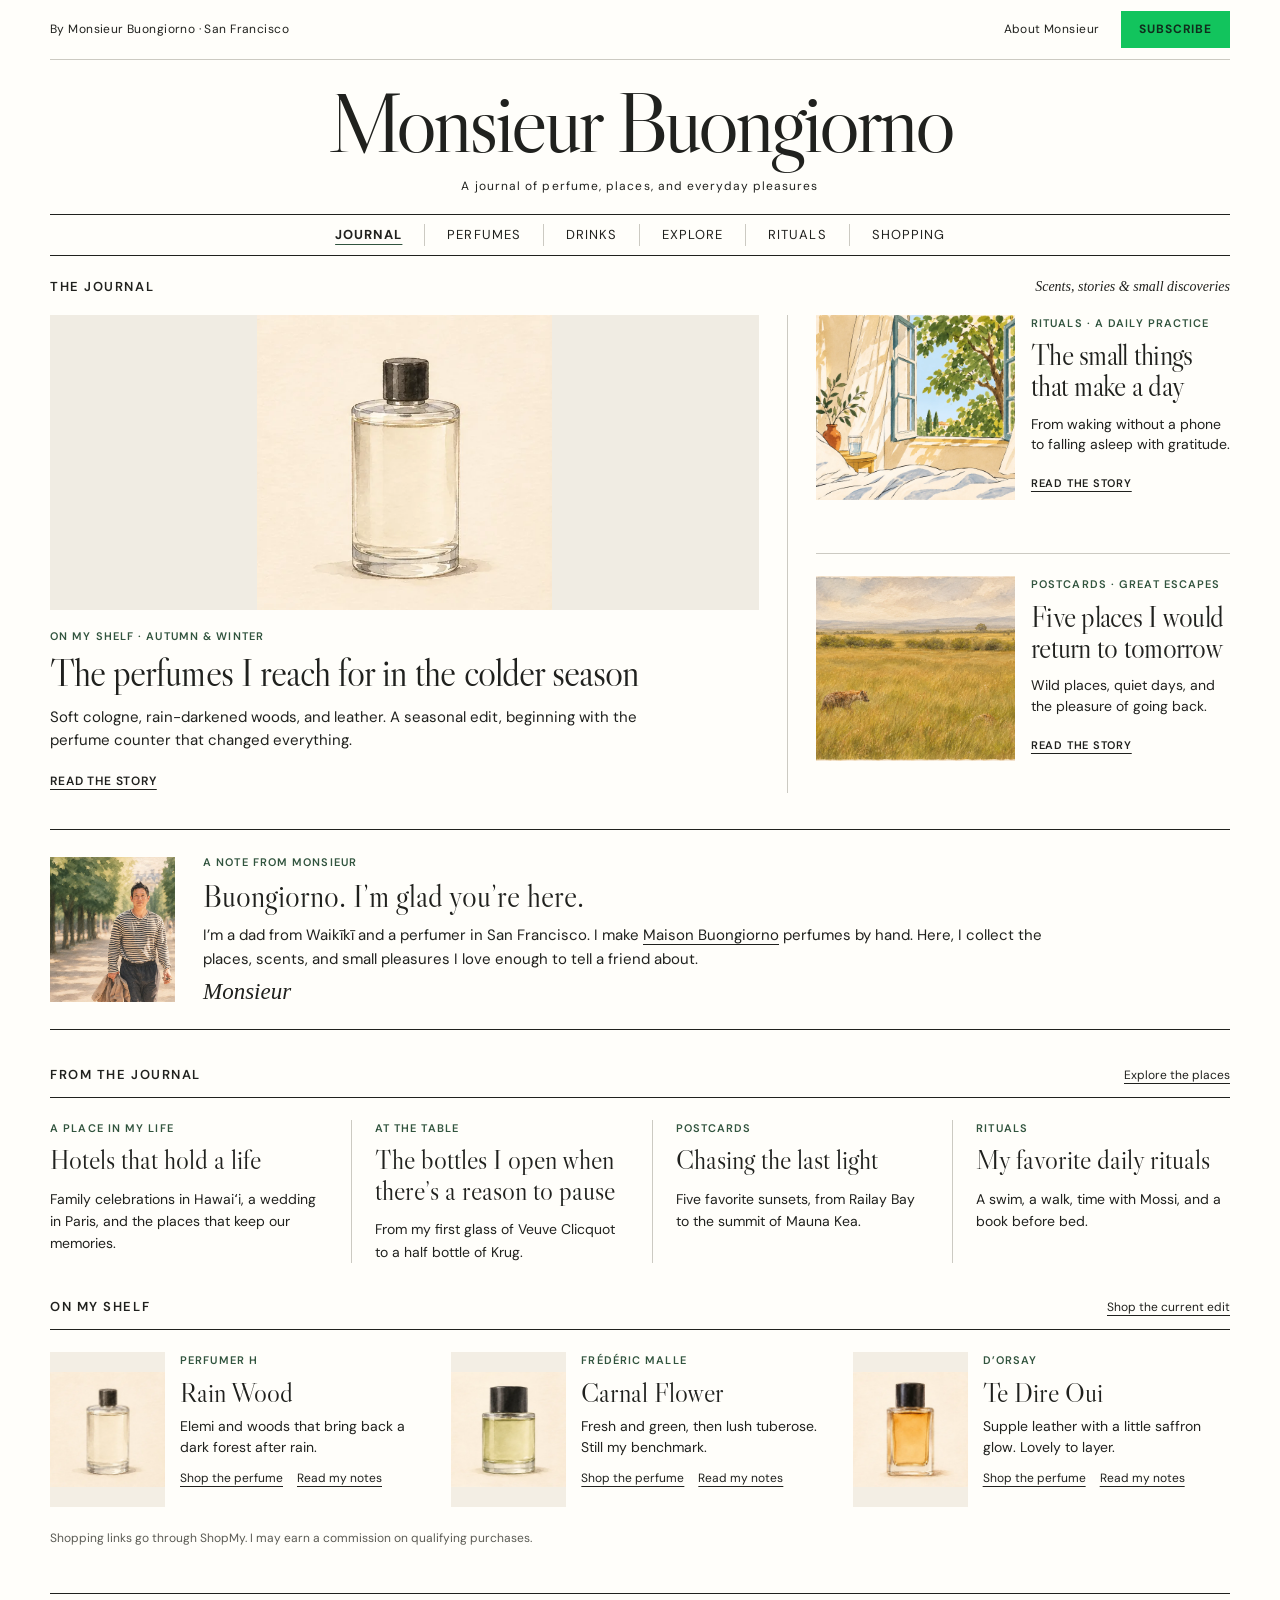
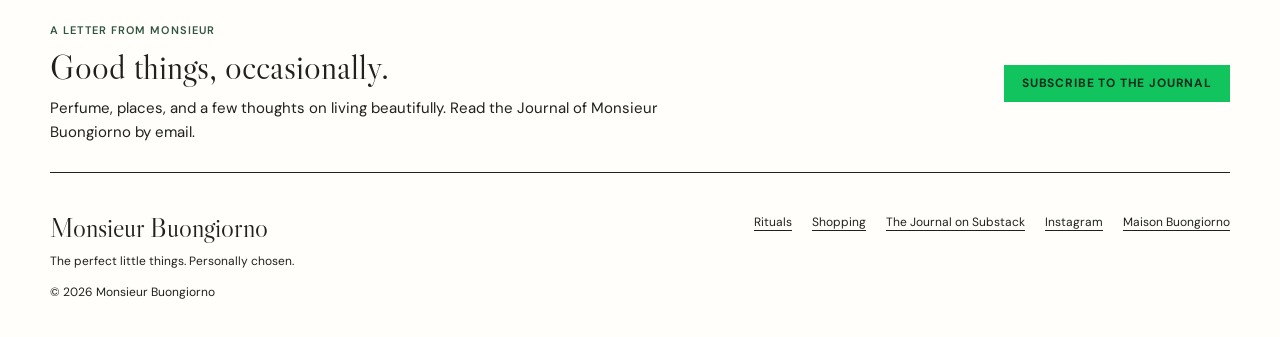
==== commit e9d53e7b: "Use Monsieur Buongiorno consistently as public name" ====
--- a/index.html
+++ b/index.html
@@ -1 +1 @@
-<!doctype html><html lang="en"><head><meta charset="utf-8"><meta name="viewport" content="width=device-width,initial-scale=1"><title>The Journal | Monsieur Buongiorno</title><meta name="description" content="Albert Ching’s personal journal of perfume, places, daily rituals, and everyday pleasures."><link rel="canonical" href="https://monsieurbuongiorno.com/"><meta property="og:type" content="website"><meta property="og:title" content="The Journal"><meta property="og:description" content="Albert Ching’s personal journal of perfume, places, daily rituals, and everyday pleasures."><meta property="og:url" content="https://monsieurbuongiorno.com/"><meta property="og:image" content="https://monsieurbuongiorno.com/assets/hero-paris-illustrated.webp"><meta name="twitter:card" content="summary_large_image"><link rel="icon" href="/assets/favicon.png" type="image/png"><link rel="preconnect" href="https://fonts.googleapis.com"><link rel="preconnect" href="https://fonts.gstatic.com" crossorigin><link href="https://fonts.googleapis.com/css2?family=DM+Sans:wght@400;500;600;700&family=Libre+Caslon+Display&display=swap" rel="stylesheet"><link rel="stylesheet" href="/assets/journal.css?v=20261127b"><script>!function(t,e){var o,n,p,r;e.__SV||(window.posthog=e,e._i=[],e.init=function(i,s,a){function g(t,e){var o=e.split(".");2==o.length&&(t=t[o[0]],e=o[1]),t[e]=function(){t.push([e].concat(Array.prototype.slice.call(arguments,0)))}}(p=t.createElement("script")).type="text/javascript",p.crossOrigin="anonymous",p.async=!0,p.src=s.api_host.replace(".i.posthog.com","-assets.i.posthog.com")+"/static/array.js",(r=t.getElementsByTagName("script")[0]).parentNode.insertBefore(p,r);var u=e;for(void 0!==a?u=e[a]=[]:a="posthog",u.people=u.people||[],u.toString=function(t){var e="posthog";return"posthog"!==a&&(e+="."+a),t||(e+=" (stub)"),e},u.people.toString=function(){return u.toString(1)+".people (stub)"},o="init capture register register_once unregister unregister_for_session unregister_for_session getFeatureFlag getFeatureFlagPayload isFeatureEnabled reloadFeatureFlags updateEarlyAccessFeatureEnrollment getEarlyAccessFeatures on onFeatureFlags onSessionId getSurveys getActiveMatchingSurveys renderSurvey canRender get_distinct_id get_session_id opt_in_capturing opt_out_capturing has_opted_in_capturing has_opted_out_capturing".split(" "),n=0;n<o.length;n++)g(u,o[n]);e._i.push([i,s,a])},e.__SV=1)}(document,window.posthog||[]);posthog.init('phc_uu5TSxzBv7hr99KFHv97oArM2oFrDekxDJQEmMLBhRXt',{api_host:'https://us.i.posthog.com',person_profiles:'identified_only',capture_pageview:true,autocapture:false,disable_session_recording:true});posthog.register({site:'monsieurbuongiorno.com'});if(location.hostname==='localhost'||location.hostname==='127.0.0.1')posthog.opt_out_capturing();document.addEventListener('click',function(e){var a=e.target.closest('a[href^="https://go.shopmy.us/"]');if(a)posthog.capture('shopmy_link_clicked',{site:'monsieurbuongiorno.com',article:location.pathname,link:a.href})});</script><script type="application/ld+json">{"@context":"https://schema.org","@graph":[{"@type":"Person","@id":"https://monsieurbuongiorno.com/#albert","name":"Albert Ching","alternateName":"Monsieur Buongiorno","url":"https://monsieurbuongiorno.com/","sameAs":["https://monsieurbuongiorno.substack.com/","https://www.instagram.com/monsieurbuongiorno/"],"founder":{"@id":"https://maisonbuongiorno.com/#brand"}},{"@type":"WebSite","name":"Monsieur Buongiorno","url":"https://monsieurbuongiorno.com/","publisher":{"@id":"https://monsieurbuongiorno.com/#albert"}}]}</script></head><body class="journal-page"><a class="skip-link" href="#main">Skip to content</a><header class="journal-header"><div class="journal-utility"><span>By Albert Ching · San Francisco</span><div><a href="/#about">About Albert</a><a class="subscribe-button" href="/#letter">Subscribe</a></div></div><div class="masthead"><a href="/" aria-label="Monsieur Buongiorno home">Monsieur Buongiorno</a><p>A journal of perfume, places, and everyday pleasures</p></div><nav class="journal-nav" aria-label="Main navigation"><a href="/" aria-current="page">Journal</a><a href="/perfumes/">Perfumes</a><a href="/drinks/">Drinks</a><a href="/explore/">Explore</a><a href="/rituals/">Rituals</a><a href="/shopping/">Shopping</a></nav></header><main id="main"><div class="journal-shell"><div class="edition-line"><h1>The Journal</h1><span>Scents, stories &amp; small discoveries</span></div><section class="front-page" aria-label="Featured stories"><article class="story lead-story"><a class="story-image" href="/perfumes/cold-season/" tabindex="-1" aria-hidden="true"><img src="/assets/illustration-perfumer-h-rain-wood.webp" alt="Illustrated bottle of Rain Wood" width="1536" height="1024" fetchpriority="high"></a><div class="story-copy"><span class="kicker">On my shelf · Autumn &amp; winter</span><h2><a href="/perfumes/cold-season/">The perfumes I reach for in the colder season</a></h2><p>Soft cologne, rain-darkened woods, and leather. A seasonal edit, beginning with the perfume counter that changed everything.</p><a class="read-link" href="/perfumes/cold-season/">Read the story</a></div></article><div class="supporting-stories"><article class="story side-story"><a class="story-image" href="/rituals/" tabindex="-1" aria-hidden="true"><img src="/assets/ritual-morning.webp" alt="Morning light through an open window" width="1536" height="1024" loading="lazy"></a><div class="story-copy"><span class="kicker">Rituals · A daily practice</span><h2><a href="/rituals/">The small things that make a day</a></h2><p>From waking without a phone to falling asleep with gratitude.</p><a class="read-link" href="/rituals/">Read the story</a></div></article><article class="story side-story"><a class="story-image" href="/escapes/" tabindex="-1" aria-hidden="true"><img src="/assets/homepage-illustration-mara.webp" alt="Illustration of the Maasai Mara" width="1536" height="1024" loading="lazy"></a><div class="story-copy"><span class="kicker">Postcards · Great escapes</span><h2><a href="/escapes/">Five places I would return to tomorrow</a></h2><p>Wild places, quiet days, and the pleasure of going back.</p><a class="read-link" href="/escapes/">Read the story</a></div></article></div></section><section class="editor-note" id="about"><img src="/assets/hero-paris-illustrated.webp" alt="Illustrated portrait of Albert in Paris" width="160" height="180" loading="lazy"><div><span class="kicker">A note from Albert</span><h2>Buongiorno. I’m glad you’re here.</h2><p>I’m a dad from Waikīkī and a perfumer in San Francisco. I make <a href="https://maisonbuongiorno.com/">Maison Buongiorno</a> perfumes by hand. Here, I collect the places, scents, and small pleasures I love enough to tell a friend about.</p><p class="signature">Albert</p></div></section><section class="journal-section" id="journal"><div class="section-rule"><h2>From the Journal</h2><a href="/explore/">Explore the places</a></div><div class="latest-grid"><article><span class="kicker">A place in my life</span><h3><a href="/explore/hotels/">Hotels that hold a life</a></h3><p>Family celebrations in Hawaiʻi, a wedding in Paris, and the places that keep our memories.</p></article><article><span class="kicker">At the table</span><h3><a href="/drinks/cold-season/">The bottles I open when there’s a reason to pause</a></h3><p>From my first glass of Veuve Clicquot to a half bottle of Krug.</p></article><article><span class="kicker">Postcards</span><h3><a href="/explore/sunsets/">Chasing the last light</a></h3><p>Five favorite sunsets, from Railay Bay to the summit of Mauna Kea.</p></article><article><span class="kicker">Rituals</span><h3><a href="/rituals/">My favorite daily rituals</a></h3><p>A swim, a walk, time with Mossi, and a book before bed.</p></article></div></section><section class="journal-section" id="shop"><div class="section-rule"><h2>On my shelf</h2><a href="/shopping/">Shop the current edit</a></div><div class="shelf-grid"><article class="shelf-pick"><a href="https://go.shopmy.us/p-110095065" rel="sponsored nofollow noopener" target="_blank"><img src="/assets/illustration-perfumer-h-rain-wood.webp" alt="Illustration of Rain Wood" width="492" height="492" loading="lazy"></a><div><span class="kicker">Perfumer H</span><h3>Rain Wood</h3><p>Elemi and woods that bring back a dark forest after rain.</p><div class="pick-links"><a href="https://go.shopmy.us/p-110095065" rel="sponsored nofollow noopener" target="_blank">Shop the perfume</a><a href="/perfumes/cold-season/#rain-wood">Read my notes</a></div></div></article><article class="shelf-pick"><a href="https://go.shopmy.us/p-110095256" rel="sponsored nofollow noopener" target="_blank"><img src="/assets/illustration-frederic-malle-carnal-flower.webp" alt="Illustration of Carnal Flower" width="492" height="492" loading="lazy"></a><div><span class="kicker">Frédéric Malle</span><h3>Carnal Flower</h3><p>Fresh and green, then lush tuberose. Still my benchmark.</p><div class="pick-links"><a href="https://go.shopmy.us/p-110095256" rel="sponsored nofollow noopener" target="_blank">Shop the perfume</a><a href="/perfumes/cold-season/">Read my notes</a></div></div></article><article class="shelf-pick"><a href="https://go.shopmy.us/p-110095360" rel="sponsored nofollow noopener" target="_blank"><img src="/assets/illustration-dorsay-te-dire-oui.webp" alt="Illustration of Te Dire Oui" width="492" height="492" loading="lazy"></a><div><span class="kicker">D’Orsay</span><h3>Te Dire Oui</h3><p>Supple leather with a little saffron glow. Lovely to layer.</p><div class="pick-links"><a href="https://go.shopmy.us/p-110095360" rel="sponsored nofollow noopener" target="_blank">Shop the perfume</a><a href="/perfumes/cold-season/#te-dire-oui">Read my notes</a></div></div></article></div><p class="affiliate-note">Shopping links go through ShopMy. I may earn a commission on qualifying purchases.</p></section><section class="journal-signup" id="letter"><div><span class="kicker">A letter from Monsieur</span><h2>Good things, occasionally.</h2><p>Perfume, places, and a few thoughts on living beautifully. Read the Journal of Monsieur Buongiorno by email.</p></div><a class="subscribe-button" href="https://monsieurbuongiorno.substack.com/subscribe">Subscribe to the Journal</a></section></div></main><footer class="journal-footer"><div><a class="footer-title" href="/">Monsieur Buongiorno</a><p>The perfect little things. Personally chosen.</p><span>© 2026 Albert Ching</span></div><nav aria-label="Footer navigation"><a href="/rituals/">Rituals</a><a href="/shopping/">Shopping</a><a href="https://monsieurbuongiorno.substack.com/">The Journal on Substack</a><a href="https://www.instagram.com/monsieurbuongiorno/">Instagram</a><a href="https://maisonbuongiorno.com/">Maison Buongiorno</a></nav></footer></body></html>+<!doctype html><html lang="en"><head><meta charset="utf-8"><meta name="viewport" content="width=device-width,initial-scale=1"><title>The Journal | Monsieur Buongiorno</title><meta name="description" content="Monsieur Buongiorno’s personal journal of perfume, places, daily rituals, and everyday pleasures."><link rel="canonical" href="https://monsieurbuongiorno.com/"><meta property="og:type" content="website"><meta property="og:title" content="The Journal"><meta property="og:description" content="Monsieur Buongiorno’s personal journal of perfume, places, daily rituals, and everyday pleasures."><meta property="og:url" content="https://monsieurbuongiorno.com/"><meta property="og:image" content="https://monsieurbuongiorno.com/assets/hero-paris-illustrated.webp"><meta name="twitter:card" content="summary_large_image"><link rel="icon" href="/assets/favicon.png" type="image/png"><link rel="preconnect" href="https://fonts.googleapis.com"><link rel="preconnect" href="https://fonts.gstatic.com" crossorigin><link href="https://fonts.googleapis.com/css2?family=DM+Sans:wght@400;500;600;700&family=Libre+Caslon+Display&display=swap" rel="stylesheet"><link rel="stylesheet" href="/assets/journal.css?v=20261127b"><script>!function(t,e){var o,n,p,r;e.__SV||(window.posthog=e,e._i=[],e.init=function(i,s,a){function g(t,e){var o=e.split(".");2==o.length&&(t=t[o[0]],e=o[1]),t[e]=function(){t.push([e].concat(Array.prototype.slice.call(arguments,0)))}}(p=t.createElement("script")).type="text/javascript",p.crossOrigin="anonymous",p.async=!0,p.src=s.api_host.replace(".i.posthog.com","-assets.i.posthog.com")+"/static/array.js",(r=t.getElementsByTagName("script")[0]).parentNode.insertBefore(p,r);var u=e;for(void 0!==a?u=e[a]=[]:a="posthog",u.people=u.people||[],u.toString=function(t){var e="posthog";return"posthog"!==a&&(e+="."+a),t||(e+=" (stub)"),e},u.people.toString=function(){return u.toString(1)+".people (stub)"},o="init capture register register_once unregister unregister_for_session unregister_for_session getFeatureFlag getFeatureFlagPayload isFeatureEnabled reloadFeatureFlags updateEarlyAccessFeatureEnrollment getEarlyAccessFeatures on onFeatureFlags onSessionId getSurveys getActiveMatchingSurveys renderSurvey canRender get_distinct_id get_session_id opt_in_capturing opt_out_capturing has_opted_in_capturing has_opted_out_capturing".split(" "),n=0;n<o.length;n++)g(u,o[n]);e._i.push([i,s,a])},e.__SV=1)}(document,window.posthog||[]);posthog.init('phc_uu5TSxzBv7hr99KFHv97oArM2oFrDekxDJQEmMLBhRXt',{api_host:'https://us.i.posthog.com',person_profiles:'identified_only',capture_pageview:true,autocapture:false,disable_session_recording:true});posthog.register({site:'monsieurbuongiorno.com'});if(location.hostname==='localhost'||location.hostname==='127.0.0.1')posthog.opt_out_capturing();document.addEventListener('click',function(e){var a=e.target.closest('a[href^="https://go.shopmy.us/"]');if(a)posthog.capture('shopmy_link_clicked',{site:'monsieurbuongiorno.com',article:location.pathname,link:a.href})});</script><script type="application/ld+json">{"@context":"https://schema.org","@graph":[{"@type":"Person","@id":"https://monsieurbuongiorno.com/#albert","name":"Monsieur Buongiorno","alternateName":"Monsieur Buongiorno","url":"https://monsieurbuongiorno.com/","sameAs":["https://monsieurbuongiorno.substack.com/","https://www.instagram.com/monsieurbuongiorno/"],"founder":{"@id":"https://maisonbuongiorno.com/#brand"}},{"@type":"WebSite","name":"Monsieur Buongiorno","url":"https://monsieurbuongiorno.com/","publisher":{"@id":"https://monsieurbuongiorno.com/#albert"}}]}</script></head><body class="journal-page"><a class="skip-link" href="#main">Skip to content</a><header class="journal-header"><div class="journal-utility"><span>By Monsieur Buongiorno · San Francisco</span><div><a href="/#about">About Monsieur</a><a class="subscribe-button" href="/#letter">Subscribe</a></div></div><div class="masthead"><a href="/" aria-label="Monsieur Buongiorno home">Monsieur Buongiorno</a><p>A journal of perfume, places, and everyday pleasures</p></div><nav class="journal-nav" aria-label="Main navigation"><a href="/" aria-current="page">Journal</a><a href="/perfumes/">Perfumes</a><a href="/drinks/">Drinks</a><a href="/explore/">Explore</a><a href="/rituals/">Rituals</a><a href="/shopping/">Shopping</a></nav></header><main id="main"><div class="journal-shell"><div class="edition-line"><h1>The Journal</h1><span>Scents, stories &amp; small discoveries</span></div><section class="front-page" aria-label="Featured stories"><article class="story lead-story"><a class="story-image" href="/perfumes/cold-season/" tabindex="-1" aria-hidden="true"><img src="/assets/illustration-perfumer-h-rain-wood.webp" alt="Illustrated bottle of Rain Wood" width="1536" height="1024" fetchpriority="high"></a><div class="story-copy"><span class="kicker">On my shelf · Autumn &amp; winter</span><h2><a href="/perfumes/cold-season/">The perfumes I reach for in the colder season</a></h2><p>Soft cologne, rain-darkened woods, and leather. A seasonal edit, beginning with the perfume counter that changed everything.</p><a class="read-link" href="/perfumes/cold-season/">Read the story</a></div></article><div class="supporting-stories"><article class="story side-story"><a class="story-image" href="/rituals/" tabindex="-1" aria-hidden="true"><img src="/assets/ritual-morning.webp" alt="Morning light through an open window" width="1536" height="1024" loading="lazy"></a><div class="story-copy"><span class="kicker">Rituals · A daily practice</span><h2><a href="/rituals/">The small things that make a day</a></h2><p>From waking without a phone to falling asleep with gratitude.</p><a class="read-link" href="/rituals/">Read the story</a></div></article><article class="story side-story"><a class="story-image" href="/escapes/" tabindex="-1" aria-hidden="true"><img src="/assets/homepage-illustration-mara.webp" alt="Illustration of the Maasai Mara" width="1536" height="1024" loading="lazy"></a><div class="story-copy"><span class="kicker">Postcards · Great escapes</span><h2><a href="/escapes/">Five places I would return to tomorrow</a></h2><p>Wild places, quiet days, and the pleasure of going back.</p><a class="read-link" href="/escapes/">Read the story</a></div></article></div></section><section class="editor-note" id="about"><img src="/assets/hero-paris-illustrated.webp" alt="Illustrated portrait of Monsieur Buongiorno in Paris" width="160" height="180" loading="lazy"><div><span class="kicker">A note from Monsieur</span><h2>Buongiorno. I’m glad you’re here.</h2><p>I’m a dad from Waikīkī and a perfumer in San Francisco. I make <a href="https://maisonbuongiorno.com/">Maison Buongiorno</a> perfumes by hand. Here, I collect the places, scents, and small pleasures I love enough to tell a friend about.</p><p class="signature">Monsieur</p></div></section><section class="journal-section" id="journal"><div class="section-rule"><h2>From the Journal</h2><a href="/explore/">Explore the places</a></div><div class="latest-grid"><article><span class="kicker">A place in my life</span><h3><a href="/explore/hotels/">Hotels that hold a life</a></h3><p>Family celebrations in Hawaiʻi, a wedding in Paris, and the places that keep our memories.</p></article><article><span class="kicker">At the table</span><h3><a href="/drinks/cold-season/">The bottles I open when there’s a reason to pause</a></h3><p>From my first glass of Veuve Clicquot to a half bottle of Krug.</p></article><article><span class="kicker">Postcards</span><h3><a href="/explore/sunsets/">Chasing the last light</a></h3><p>Five favorite sunsets, from Railay Bay to the summit of Mauna Kea.</p></article><article><span class="kicker">Rituals</span><h3><a href="/rituals/">My favorite daily rituals</a></h3><p>A swim, a walk, time with Mossi, and a book before bed.</p></article></div></section><section class="journal-section" id="shop"><div class="section-rule"><h2>On my shelf</h2><a href="/shopping/">Shop the current edit</a></div><div class="shelf-grid"><article class="shelf-pick"><a href="https://go.shopmy.us/p-110095065" rel="sponsored nofollow noopener" target="_blank"><img src="/assets/illustration-perfumer-h-rain-wood.webp" alt="Illustration of Rain Wood" width="492" height="492" loading="lazy"></a><div><span class="kicker">Perfumer H</span><h3>Rain Wood</h3><p>Elemi and woods that bring back a dark forest after rain.</p><div class="pick-links"><a href="https://go.shopmy.us/p-110095065" rel="sponsored nofollow noopener" target="_blank">Shop the perfume</a><a href="/perfumes/cold-season/#rain-wood">Read my notes</a></div></div></article><article class="shelf-pick"><a href="https://go.shopmy.us/p-110095256" rel="sponsored nofollow noopener" target="_blank"><img src="/assets/illustration-frederic-malle-carnal-flower.webp" alt="Illustration of Carnal Flower" width="492" height="492" loading="lazy"></a><div><span class="kicker">Frédéric Malle</span><h3>Carnal Flower</h3><p>Fresh and green, then lush tuberose. Still my benchmark.</p><div class="pick-links"><a href="https://go.shopmy.us/p-110095256" rel="sponsored nofollow noopener" target="_blank">Shop the perfume</a><a href="/perfumes/cold-season/">Read my notes</a></div></div></article><article class="shelf-pick"><a href="https://go.shopmy.us/p-110095360" rel="sponsored nofollow noopener" target="_blank"><img src="/assets/illustration-dorsay-te-dire-oui.webp" alt="Illustration of Te Dire Oui" width="492" height="492" loading="lazy"></a><div><span class="kicker">D’Orsay</span><h3>Te Dire Oui</h3><p>Supple leather with a little saffron glow. Lovely to layer.</p><div class="pick-links"><a href="https://go.shopmy.us/p-110095360" rel="sponsored nofollow noopener" target="_blank">Shop the perfume</a><a href="/perfumes/cold-season/#te-dire-oui">Read my notes</a></div></div></article></div><p class="affiliate-note">Shopping links go through ShopMy. I may earn a commission on qualifying purchases.</p></section><section class="journal-signup" id="letter"><div><span class="kicker">A letter from Monsieur</span><h2>Good things, occasionally.</h2><p>Perfume, places, and a few thoughts on living beautifully. Read the Journal of Monsieur Buongiorno by email.</p></div><a class="subscribe-button" href="https://monsieurbuongiorno.substack.com/subscribe">Subscribe to the Journal</a></section></div></main><footer class="journal-footer"><div><a class="footer-title" href="/">Monsieur Buongiorno</a><p>The perfect little things. Personally chosen.</p><span>© 2026 Monsieur Buongiorno</span></div><nav aria-label="Footer navigation"><a href="/rituals/">Rituals</a><a href="/shopping/">Shopping</a><a href="https://monsieurbuongiorno.substack.com/">The Journal on Substack</a><a href="https://www.instagram.com/monsieurbuongiorno/">Instagram</a><a href="https://maisonbuongiorno.com/">Maison Buongiorno</a></nav></footer></body></html>
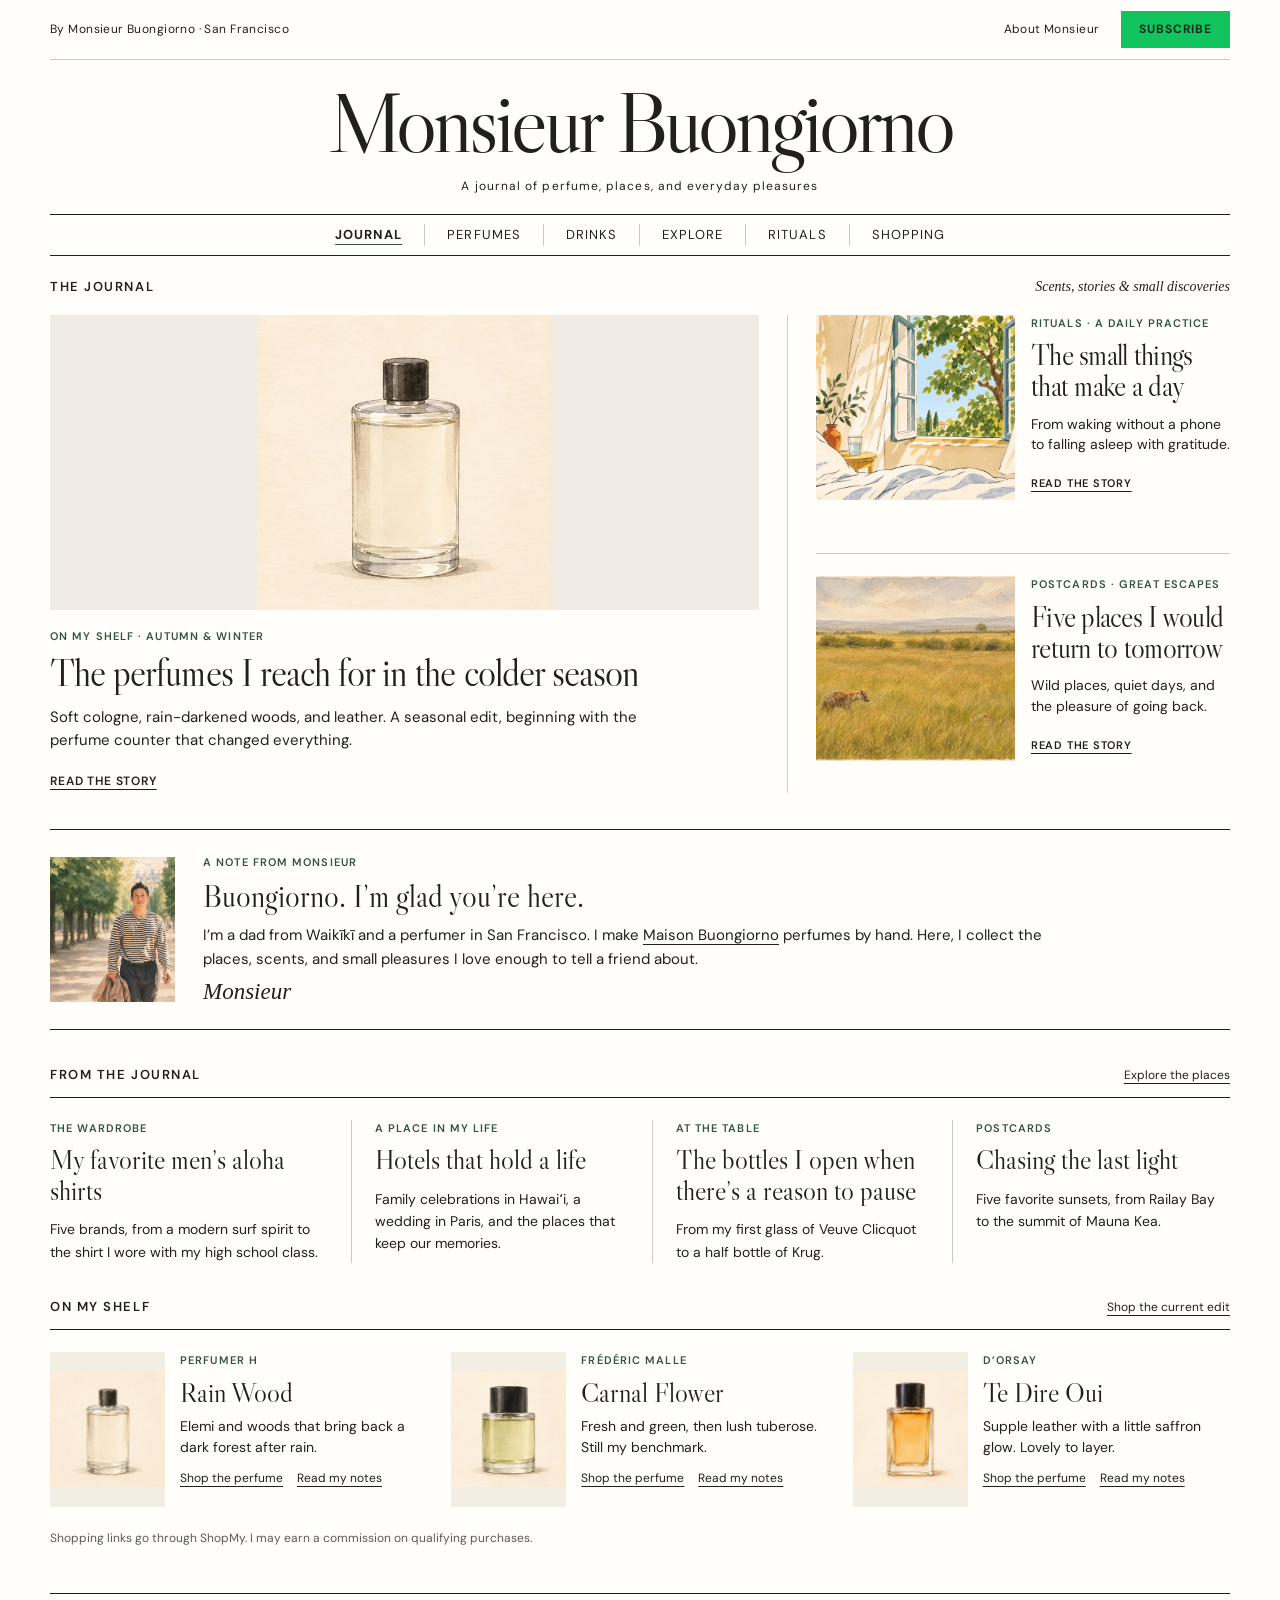
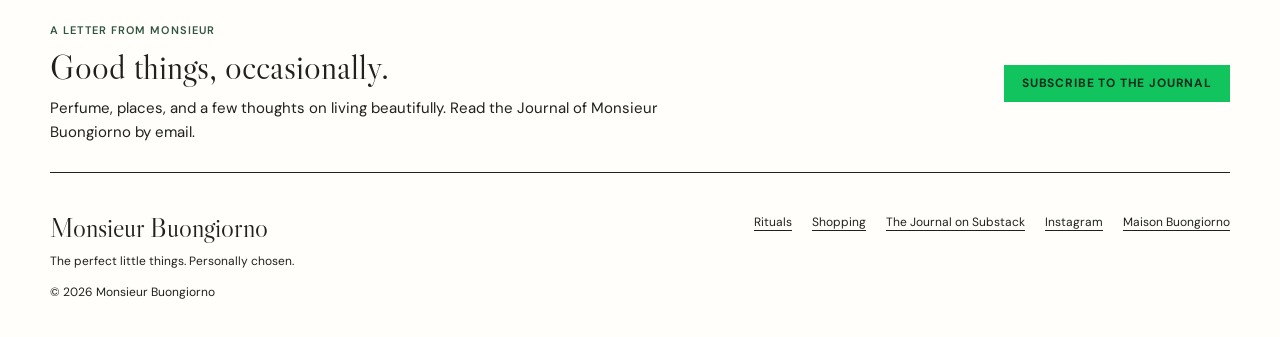
==== commit e4b9b358: "Add illustrated aloha shirt guide with five ShopMy brand links" ====
--- a/index.html
+++ b/index.html
@@ -1 +1 @@
-<!doctype html><html lang="en"><head><meta charset="utf-8"><meta name="viewport" content="width=device-width,initial-scale=1"><title>The Journal | Monsieur Buongiorno</title><meta name="description" content="Monsieur Buongiorno’s personal journal of perfume, places, daily rituals, and everyday pleasures."><link rel="canonical" href="https://monsieurbuongiorno.com/"><meta property="og:type" content="website"><meta property="og:title" content="The Journal"><meta property="og:description" content="Monsieur Buongiorno’s personal journal of perfume, places, daily rituals, and everyday pleasures."><meta property="og:url" content="https://monsieurbuongiorno.com/"><meta property="og:image" content="https://monsieurbuongiorno.com/assets/hero-paris-illustrated.webp"><meta name="twitter:card" content="summary_large_image"><link rel="icon" href="/assets/favicon.png" type="image/png"><link rel="preconnect" href="https://fonts.googleapis.com"><link rel="preconnect" href="https://fonts.gstatic.com" crossorigin><link href="https://fonts.googleapis.com/css2?family=DM+Sans:wght@400;500;600;700&family=Libre+Caslon+Display&display=swap" rel="stylesheet"><link rel="stylesheet" href="/assets/journal.css?v=20261127b"><script>!function(t,e){var o,n,p,r;e.__SV||(window.posthog=e,e._i=[],e.init=function(i,s,a){function g(t,e){var o=e.split(".");2==o.length&&(t=t[o[0]],e=o[1]),t[e]=function(){t.push([e].concat(Array.prototype.slice.call(arguments,0)))}}(p=t.createElement("script")).type="text/javascript",p.crossOrigin="anonymous",p.async=!0,p.src=s.api_host.replace(".i.posthog.com","-assets.i.posthog.com")+"/static/array.js",(r=t.getElementsByTagName("script")[0]).parentNode.insertBefore(p,r);var u=e;for(void 0!==a?u=e[a]=[]:a="posthog",u.people=u.people||[],u.toString=function(t){var e="posthog";return"posthog"!==a&&(e+="."+a),t||(e+=" (stub)"),e},u.people.toString=function(){return u.toString(1)+".people (stub)"},o="init capture register register_once unregister unregister_for_session unregister_for_session getFeatureFlag getFeatureFlagPayload isFeatureEnabled reloadFeatureFlags updateEarlyAccessFeatureEnrollment getEarlyAccessFeatures on onFeatureFlags onSessionId getSurveys getActiveMatchingSurveys renderSurvey canRender get_distinct_id get_session_id opt_in_capturing opt_out_capturing has_opted_in_capturing has_opted_out_capturing".split(" "),n=0;n<o.length;n++)g(u,o[n]);e._i.push([i,s,a])},e.__SV=1)}(document,window.posthog||[]);posthog.init('phc_uu5TSxzBv7hr99KFHv97oArM2oFrDekxDJQEmMLBhRXt',{api_host:'https://us.i.posthog.com',person_profiles:'identified_only',capture_pageview:true,autocapture:false,disable_session_recording:true});posthog.register({site:'monsieurbuongiorno.com'});if(location.hostname==='localhost'||location.hostname==='127.0.0.1')posthog.opt_out_capturing();document.addEventListener('click',function(e){var a=e.target.closest('a[href^="https://go.shopmy.us/"]');if(a)posthog.capture('shopmy_link_clicked',{site:'monsieurbuongiorno.com',article:location.pathname,link:a.href})});</script><script type="application/ld+json">{"@context":"https://schema.org","@graph":[{"@type":"Person","@id":"https://monsieurbuongiorno.com/#albert","name":"Monsieur Buongiorno","alternateName":"Monsieur Buongiorno","url":"https://monsieurbuongiorno.com/","sameAs":["https://monsieurbuongiorno.substack.com/","https://www.instagram.com/monsieurbuongiorno/"],"founder":{"@id":"https://maisonbuongiorno.com/#brand"}},{"@type":"WebSite","name":"Monsieur Buongiorno","url":"https://monsieurbuongiorno.com/","publisher":{"@id":"https://monsieurbuongiorno.com/#albert"}}]}</script></head><body class="journal-page"><a class="skip-link" href="#main">Skip to content</a><header class="journal-header"><div class="journal-utility"><span>By Monsieur Buongiorno · San Francisco</span><div><a href="/#about">About Monsieur</a><a class="subscribe-button" href="/#letter">Subscribe</a></div></div><div class="masthead"><a href="/" aria-label="Monsieur Buongiorno home">Monsieur Buongiorno</a><p>A journal of perfume, places, and everyday pleasures</p></div><nav class="journal-nav" aria-label="Main navigation"><a href="/" aria-current="page">Journal</a><a href="/perfumes/">Perfumes</a><a href="/drinks/">Drinks</a><a href="/explore/">Explore</a><a href="/rituals/">Rituals</a><a href="/shopping/">Shopping</a></nav></header><main id="main"><div class="journal-shell"><div class="edition-line"><h1>The Journal</h1><span>Scents, stories &amp; small discoveries</span></div><section class="front-page" aria-label="Featured stories"><article class="story lead-story"><a class="story-image" href="/perfumes/cold-season/" tabindex="-1" aria-hidden="true"><img src="/assets/illustration-perfumer-h-rain-wood.webp" alt="Illustrated bottle of Rain Wood" width="1536" height="1024" fetchpriority="high"></a><div class="story-copy"><span class="kicker">On my shelf · Autumn &amp; winter</span><h2><a href="/perfumes/cold-season/">The perfumes I reach for in the colder season</a></h2><p>Soft cologne, rain-darkened woods, and leather. A seasonal edit, beginning with the perfume counter that changed everything.</p><a class="read-link" href="/perfumes/cold-season/">Read the story</a></div></article><div class="supporting-stories"><article class="story side-story"><a class="story-image" href="/rituals/" tabindex="-1" aria-hidden="true"><img src="/assets/ritual-morning.webp" alt="Morning light through an open window" width="1536" height="1024" loading="lazy"></a><div class="story-copy"><span class="kicker">Rituals · A daily practice</span><h2><a href="/rituals/">The small things that make a day</a></h2><p>From waking without a phone to falling asleep with gratitude.</p><a class="read-link" href="/rituals/">Read the story</a></div></article><article class="story side-story"><a class="story-image" href="/escapes/" tabindex="-1" aria-hidden="true"><img src="/assets/homepage-illustration-mara.webp" alt="Illustration of the Maasai Mara" width="1536" height="1024" loading="lazy"></a><div class="story-copy"><span class="kicker">Postcards · Great escapes</span><h2><a href="/escapes/">Five places I would return to tomorrow</a></h2><p>Wild places, quiet days, and the pleasure of going back.</p><a class="read-link" href="/escapes/">Read the story</a></div></article></div></section><section class="editor-note" id="about"><img src="/assets/hero-paris-illustrated.webp" alt="Illustrated portrait of Monsieur Buongiorno in Paris" width="160" height="180" loading="lazy"><div><span class="kicker">A note from Monsieur</span><h2>Buongiorno. I’m glad you’re here.</h2><p>I’m a dad from Waikīkī and a perfumer in San Francisco. I make <a href="https://maisonbuongiorno.com/">Maison Buongiorno</a> perfumes by hand. Here, I collect the places, scents, and small pleasures I love enough to tell a friend about.</p><p class="signature">Monsieur</p></div></section><section class="journal-section" id="journal"><div class="section-rule"><h2>From the Journal</h2><a href="/explore/">Explore the places</a></div><div class="latest-grid"><article><span class="kicker">A place in my life</span><h3><a href="/explore/hotels/">Hotels that hold a life</a></h3><p>Family celebrations in Hawaiʻi, a wedding in Paris, and the places that keep our memories.</p></article><article><span class="kicker">At the table</span><h3><a href="/drinks/cold-season/">The bottles I open when there’s a reason to pause</a></h3><p>From my first glass of Veuve Clicquot to a half bottle of Krug.</p></article><article><span class="kicker">Postcards</span><h3><a href="/explore/sunsets/">Chasing the last light</a></h3><p>Five favorite sunsets, from Railay Bay to the summit of Mauna Kea.</p></article><article><span class="kicker">Rituals</span><h3><a href="/rituals/">My favorite daily rituals</a></h3><p>A swim, a walk, time with Mossi, and a book before bed.</p></article></div></section><section class="journal-section" id="shop"><div class="section-rule"><h2>On my shelf</h2><a href="/shopping/">Shop the current edit</a></div><div class="shelf-grid"><article class="shelf-pick"><a href="https://go.shopmy.us/p-110095065" rel="sponsored nofollow noopener" target="_blank"><img src="/assets/illustration-perfumer-h-rain-wood.webp" alt="Illustration of Rain Wood" width="492" height="492" loading="lazy"></a><div><span class="kicker">Perfumer H</span><h3>Rain Wood</h3><p>Elemi and woods that bring back a dark forest after rain.</p><div class="pick-links"><a href="https://go.shopmy.us/p-110095065" rel="sponsored nofollow noopener" target="_blank">Shop the perfume</a><a href="/perfumes/cold-season/#rain-wood">Read my notes</a></div></div></article><article class="shelf-pick"><a href="https://go.shopmy.us/p-110095256" rel="sponsored nofollow noopener" target="_blank"><img src="/assets/illustration-frederic-malle-carnal-flower.webp" alt="Illustration of Carnal Flower" width="492" height="492" loading="lazy"></a><div><span class="kicker">Frédéric Malle</span><h3>Carnal Flower</h3><p>Fresh and green, then lush tuberose. Still my benchmark.</p><div class="pick-links"><a href="https://go.shopmy.us/p-110095256" rel="sponsored nofollow noopener" target="_blank">Shop the perfume</a><a href="/perfumes/cold-season/">Read my notes</a></div></div></article><article class="shelf-pick"><a href="https://go.shopmy.us/p-110095360" rel="sponsored nofollow noopener" target="_blank"><img src="/assets/illustration-dorsay-te-dire-oui.webp" alt="Illustration of Te Dire Oui" width="492" height="492" loading="lazy"></a><div><span class="kicker">D’Orsay</span><h3>Te Dire Oui</h3><p>Supple leather with a little saffron glow. Lovely to layer.</p><div class="pick-links"><a href="https://go.shopmy.us/p-110095360" rel="sponsored nofollow noopener" target="_blank">Shop the perfume</a><a href="/perfumes/cold-season/#te-dire-oui">Read my notes</a></div></div></article></div><p class="affiliate-note">Shopping links go through ShopMy. I may earn a commission on qualifying purchases.</p></section><section class="journal-signup" id="letter"><div><span class="kicker">A letter from Monsieur</span><h2>Good things, occasionally.</h2><p>Perfume, places, and a few thoughts on living beautifully. Read the Journal of Monsieur Buongiorno by email.</p></div><a class="subscribe-button" href="https://monsieurbuongiorno.substack.com/subscribe">Subscribe to the Journal</a></section></div></main><footer class="journal-footer"><div><a class="footer-title" href="/">Monsieur Buongiorno</a><p>The perfect little things. Personally chosen.</p><span>© 2026 Monsieur Buongiorno</span></div><nav aria-label="Footer navigation"><a href="/rituals/">Rituals</a><a href="/shopping/">Shopping</a><a href="https://monsieurbuongiorno.substack.com/">The Journal on Substack</a><a href="https://www.instagram.com/monsieurbuongiorno/">Instagram</a><a href="https://maisonbuongiorno.com/">Maison Buongiorno</a></nav></footer></body></html>+<!doctype html><html lang="en"><head><meta charset="utf-8"><meta name="viewport" content="width=device-width,initial-scale=1"><title>The Journal | Monsieur Buongiorno</title><meta name="description" content="Monsieur Buongiorno’s personal journal of perfume, places, daily rituals, and everyday pleasures."><link rel="canonical" href="https://monsieurbuongiorno.com/"><meta property="og:type" content="website"><meta property="og:title" content="The Journal"><meta property="og:description" content="Monsieur Buongiorno’s personal journal of perfume, places, daily rituals, and everyday pleasures."><meta property="og:url" content="https://monsieurbuongiorno.com/"><meta property="og:image" content="https://monsieurbuongiorno.com/assets/hero-paris-illustrated.webp"><meta name="twitter:card" content="summary_large_image"><link rel="icon" href="/assets/favicon.png" type="image/png"><link rel="preconnect" href="https://fonts.googleapis.com"><link rel="preconnect" href="https://fonts.gstatic.com" crossorigin><link href="https://fonts.googleapis.com/css2?family=DM+Sans:wght@400;500;600;700&family=Libre+Caslon+Display&display=swap" rel="stylesheet"><link rel="stylesheet" href="/assets/journal.css?v=20261127b"><script>!function(t,e){var o,n,p,r;e.__SV||(window.posthog=e,e._i=[],e.init=function(i,s,a){function g(t,e){var o=e.split(".");2==o.length&&(t=t[o[0]],e=o[1]),t[e]=function(){t.push([e].concat(Array.prototype.slice.call(arguments,0)))}}(p=t.createElement("script")).type="text/javascript",p.crossOrigin="anonymous",p.async=!0,p.src=s.api_host.replace(".i.posthog.com","-assets.i.posthog.com")+"/static/array.js",(r=t.getElementsByTagName("script")[0]).parentNode.insertBefore(p,r);var u=e;for(void 0!==a?u=e[a]=[]:a="posthog",u.people=u.people||[],u.toString=function(t){var e="posthog";return"posthog"!==a&&(e+="."+a),t||(e+=" (stub)"),e},u.people.toString=function(){return u.toString(1)+".people (stub)"},o="init capture register register_once unregister unregister_for_session unregister_for_session getFeatureFlag getFeatureFlagPayload isFeatureEnabled reloadFeatureFlags updateEarlyAccessFeatureEnrollment getEarlyAccessFeatures on onFeatureFlags onSessionId getSurveys getActiveMatchingSurveys renderSurvey canRender get_distinct_id get_session_id opt_in_capturing opt_out_capturing has_opted_in_capturing has_opted_out_capturing".split(" "),n=0;n<o.length;n++)g(u,o[n]);e._i.push([i,s,a])},e.__SV=1)}(document,window.posthog||[]);posthog.init('phc_uu5TSxzBv7hr99KFHv97oArM2oFrDekxDJQEmMLBhRXt',{api_host:'https://us.i.posthog.com',person_profiles:'identified_only',capture_pageview:true,autocapture:false,disable_session_recording:true});posthog.register({site:'monsieurbuongiorno.com'});if(location.hostname==='localhost'||location.hostname==='127.0.0.1')posthog.opt_out_capturing();document.addEventListener('click',function(e){var a=e.target.closest('a[href^="https://go.shopmy.us/"]');if(a)posthog.capture('shopmy_link_clicked',{site:'monsieurbuongiorno.com',article:location.pathname,link:a.href})});</script><script type="application/ld+json">{"@context":"https://schema.org","@graph":[{"@type":"Person","@id":"https://monsieurbuongiorno.com/#albert","name":"Monsieur Buongiorno","alternateName":"Monsieur Buongiorno","url":"https://monsieurbuongiorno.com/","sameAs":["https://monsieurbuongiorno.substack.com/","https://www.instagram.com/monsieurbuongiorno/"],"founder":{"@id":"https://maisonbuongiorno.com/#brand"}},{"@type":"WebSite","name":"Monsieur Buongiorno","url":"https://monsieurbuongiorno.com/","publisher":{"@id":"https://monsieurbuongiorno.com/#albert"}}]}</script></head><body class="journal-page"><a class="skip-link" href="#main">Skip to content</a><header class="journal-header"><div class="journal-utility"><span>By Monsieur Buongiorno · San Francisco</span><div><a href="/#about">About Monsieur</a><a class="subscribe-button" href="/#letter">Subscribe</a></div></div><div class="masthead"><a href="/" aria-label="Monsieur Buongiorno home">Monsieur Buongiorno</a><p>A journal of perfume, places, and everyday pleasures</p></div><nav class="journal-nav" aria-label="Main navigation"><a href="/" aria-current="page">Journal</a><a href="/perfumes/">Perfumes</a><a href="/drinks/">Drinks</a><a href="/explore/">Explore</a><a href="/rituals/">Rituals</a><a href="/shopping/">Shopping</a></nav></header><main id="main"><div class="journal-shell"><div class="edition-line"><h1>The Journal</h1><span>Scents, stories &amp; small discoveries</span></div><section class="front-page" aria-label="Featured stories"><article class="story lead-story"><a class="story-image" href="/perfumes/cold-season/" tabindex="-1" aria-hidden="true"><img src="/assets/illustration-perfumer-h-rain-wood.webp" alt="Illustrated bottle of Rain Wood" width="1536" height="1024" fetchpriority="high"></a><div class="story-copy"><span class="kicker">On my shelf · Autumn &amp; winter</span><h2><a href="/perfumes/cold-season/">The perfumes I reach for in the colder season</a></h2><p>Soft cologne, rain-darkened woods, and leather. A seasonal edit, beginning with the perfume counter that changed everything.</p><a class="read-link" href="/perfumes/cold-season/">Read the story</a></div></article><div class="supporting-stories"><article class="story side-story"><a class="story-image" href="/rituals/" tabindex="-1" aria-hidden="true"><img src="/assets/ritual-morning.webp" alt="Morning light through an open window" width="1536" height="1024" loading="lazy"></a><div class="story-copy"><span class="kicker">Rituals · A daily practice</span><h2><a href="/rituals/">The small things that make a day</a></h2><p>From waking without a phone to falling asleep with gratitude.</p><a class="read-link" href="/rituals/">Read the story</a></div></article><article class="story side-story"><a class="story-image" href="/escapes/" tabindex="-1" aria-hidden="true"><img src="/assets/homepage-illustration-mara.webp" alt="Illustration of the Maasai Mara" width="1536" height="1024" loading="lazy"></a><div class="story-copy"><span class="kicker">Postcards · Great escapes</span><h2><a href="/escapes/">Five places I would return to tomorrow</a></h2><p>Wild places, quiet days, and the pleasure of going back.</p><a class="read-link" href="/escapes/">Read the story</a></div></article></div></section><section class="editor-note" id="about"><img src="/assets/hero-paris-illustrated.webp" alt="Illustrated portrait of Monsieur Buongiorno in Paris" width="160" height="180" loading="lazy"><div><span class="kicker">A note from Monsieur</span><h2>Buongiorno. I’m glad you’re here.</h2><p>I’m a dad from Waikīkī and a perfumer in San Francisco. I make <a href="https://maisonbuongiorno.com/">Maison Buongiorno</a> perfumes by hand. Here, I collect the places, scents, and small pleasures I love enough to tell a friend about.</p><p class="signature">Monsieur</p></div></section><section class="journal-section" id="journal"><div class="section-rule"><h2>From the Journal</h2><a href="/explore/">Explore the places</a></div><div class="latest-grid"><article><span class="kicker">The wardrobe</span><h3><a href="/shopping/aloha-shirts/">My favorite men’s aloha shirts</a></h3><p>Five brands, from a modern surf spirit to the shirt I wore with my high school class.</p></article><article><span class="kicker">A place in my life</span><h3><a href="/explore/hotels/">Hotels that hold a life</a></h3><p>Family celebrations in Hawaiʻi, a wedding in Paris, and the places that keep our memories.</p></article><article><span class="kicker">At the table</span><h3><a href="/drinks/cold-season/">The bottles I open when there’s a reason to pause</a></h3><p>From my first glass of Veuve Clicquot to a half bottle of Krug.</p></article><article><span class="kicker">Postcards</span><h3><a href="/explore/sunsets/">Chasing the last light</a></h3><p>Five favorite sunsets, from Railay Bay to the summit of Mauna Kea.</p></article></div></section><section class="journal-section" id="shop"><div class="section-rule"><h2>On my shelf</h2><a href="/shopping/">Shop the current edit</a></div><div class="shelf-grid"><article class="shelf-pick"><a href="https://go.shopmy.us/p-110095065" rel="sponsored nofollow noopener" target="_blank"><img src="/assets/illustration-perfumer-h-rain-wood.webp" alt="Illustration of Rain Wood" width="492" height="492" loading="lazy"></a><div><span class="kicker">Perfumer H</span><h3>Rain Wood</h3><p>Elemi and woods that bring back a dark forest after rain.</p><div class="pick-links"><a href="https://go.shopmy.us/p-110095065" rel="sponsored nofollow noopener" target="_blank">Shop the perfume</a><a href="/perfumes/cold-season/#rain-wood">Read my notes</a></div></div></article><article class="shelf-pick"><a href="https://go.shopmy.us/p-110095256" rel="sponsored nofollow noopener" target="_blank"><img src="/assets/illustration-frederic-malle-carnal-flower.webp" alt="Illustration of Carnal Flower" width="492" height="492" loading="lazy"></a><div><span class="kicker">Frédéric Malle</span><h3>Carnal Flower</h3><p>Fresh and green, then lush tuberose. Still my benchmark.</p><div class="pick-links"><a href="https://go.shopmy.us/p-110095256" rel="sponsored nofollow noopener" target="_blank">Shop the perfume</a><a href="/perfumes/cold-season/">Read my notes</a></div></div></article><article class="shelf-pick"><a href="https://go.shopmy.us/p-110095360" rel="sponsored nofollow noopener" target="_blank"><img src="/assets/illustration-dorsay-te-dire-oui.webp" alt="Illustration of Te Dire Oui" width="492" height="492" loading="lazy"></a><div><span class="kicker">D’Orsay</span><h3>Te Dire Oui</h3><p>Supple leather with a little saffron glow. Lovely to layer.</p><div class="pick-links"><a href="https://go.shopmy.us/p-110095360" rel="sponsored nofollow noopener" target="_blank">Shop the perfume</a><a href="/perfumes/cold-season/#te-dire-oui">Read my notes</a></div></div></article></div><p class="affiliate-note">Shopping links go through ShopMy. I may earn a commission on qualifying purchases.</p></section><section class="journal-signup" id="letter"><div><span class="kicker">A letter from Monsieur</span><h2>Good things, occasionally.</h2><p>Perfume, places, and a few thoughts on living beautifully. Read the Journal of Monsieur Buongiorno by email.</p></div><a class="subscribe-button" href="https://monsieurbuongiorno.substack.com/subscribe">Subscribe to the Journal</a></section></div></main><footer class="journal-footer"><div><a class="footer-title" href="/">Monsieur Buongiorno</a><p>The perfect little things. Personally chosen.</p><span>© 2026 Monsieur Buongiorno</span></div><nav aria-label="Footer navigation"><a href="/rituals/">Rituals</a><a href="/shopping/">Shopping</a><a href="https://monsieurbuongiorno.substack.com/">The Journal on Substack</a><a href="https://www.instagram.com/monsieurbuongiorno/">Instagram</a><a href="https://maisonbuongiorno.com/">Maison Buongiorno</a></nav></footer></body></html>
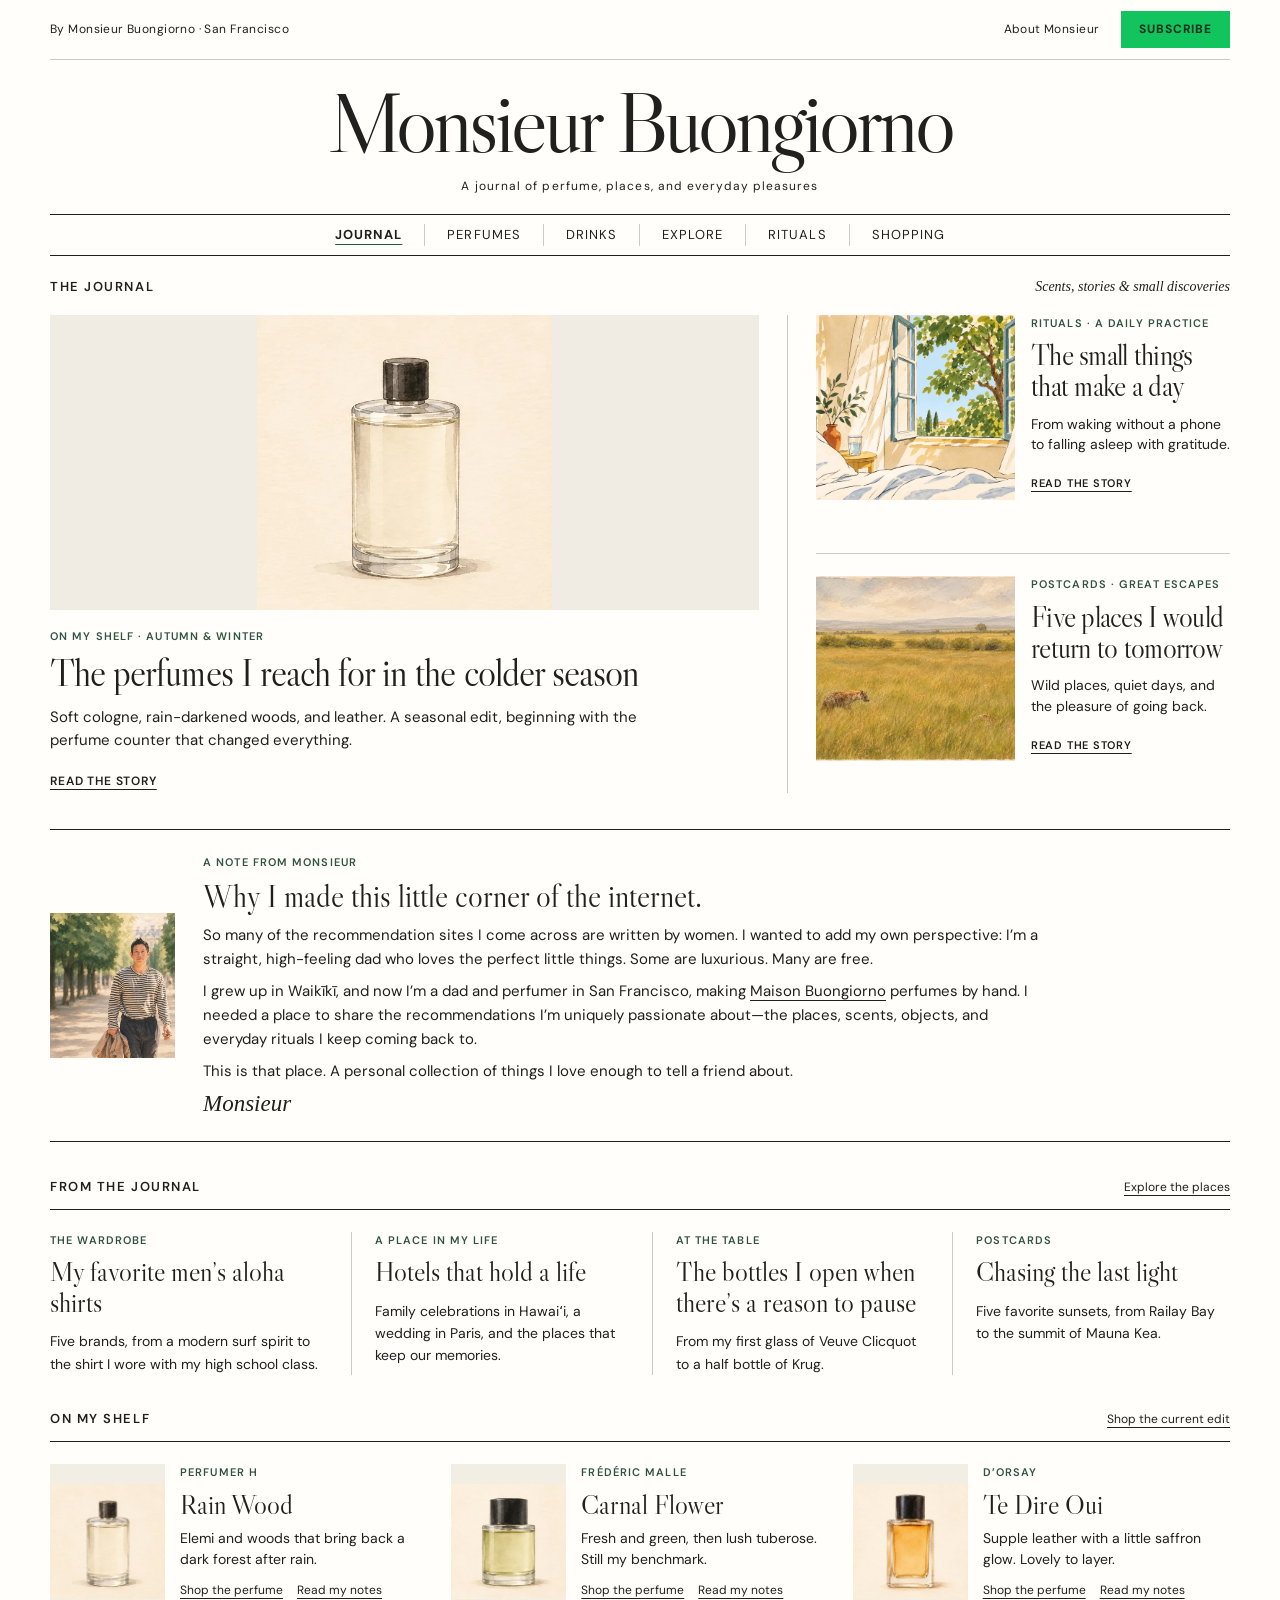
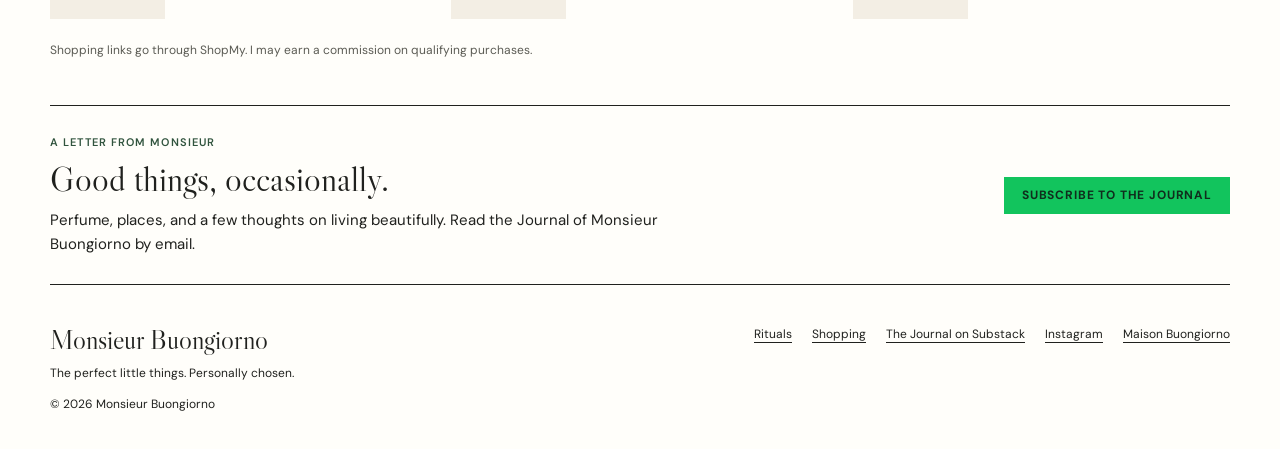
==== commit f79da5b6: "Explain the personal purpose behind Monsieur Buongiorno" ====
--- a/index.html
+++ b/index.html
@@ -1 +1 @@
-<!doctype html><html lang="en"><head><meta charset="utf-8"><meta name="viewport" content="width=device-width,initial-scale=1"><title>The Journal | Monsieur Buongiorno</title><meta name="description" content="Monsieur Buongiorno’s personal journal of perfume, places, daily rituals, and everyday pleasures."><link rel="canonical" href="https://monsieurbuongiorno.com/"><meta property="og:type" content="website"><meta property="og:title" content="The Journal"><meta property="og:description" content="Monsieur Buongiorno’s personal journal of perfume, places, daily rituals, and everyday pleasures."><meta property="og:url" content="https://monsieurbuongiorno.com/"><meta property="og:image" content="https://monsieurbuongiorno.com/assets/hero-paris-illustrated.webp"><meta name="twitter:card" content="summary_large_image"><link rel="icon" href="/assets/favicon.png" type="image/png"><link rel="preconnect" href="https://fonts.googleapis.com"><link rel="preconnect" href="https://fonts.gstatic.com" crossorigin><link href="https://fonts.googleapis.com/css2?family=DM+Sans:wght@400;500;600;700&family=Libre+Caslon+Display&display=swap" rel="stylesheet"><link rel="stylesheet" href="/assets/journal.css?v=20261127b"><script>!function(t,e){var o,n,p,r;e.__SV||(window.posthog=e,e._i=[],e.init=function(i,s,a){function g(t,e){var o=e.split(".");2==o.length&&(t=t[o[0]],e=o[1]),t[e]=function(){t.push([e].concat(Array.prototype.slice.call(arguments,0)))}}(p=t.createElement("script")).type="text/javascript",p.crossOrigin="anonymous",p.async=!0,p.src=s.api_host.replace(".i.posthog.com","-assets.i.posthog.com")+"/static/array.js",(r=t.getElementsByTagName("script")[0]).parentNode.insertBefore(p,r);var u=e;for(void 0!==a?u=e[a]=[]:a="posthog",u.people=u.people||[],u.toString=function(t){var e="posthog";return"posthog"!==a&&(e+="."+a),t||(e+=" (stub)"),e},u.people.toString=function(){return u.toString(1)+".people (stub)"},o="init capture register register_once unregister unregister_for_session unregister_for_session getFeatureFlag getFeatureFlagPayload isFeatureEnabled reloadFeatureFlags updateEarlyAccessFeatureEnrollment getEarlyAccessFeatures on onFeatureFlags onSessionId getSurveys getActiveMatchingSurveys renderSurvey canRender get_distinct_id get_session_id opt_in_capturing opt_out_capturing has_opted_in_capturing has_opted_out_capturing".split(" "),n=0;n<o.length;n++)g(u,o[n]);e._i.push([i,s,a])},e.__SV=1)}(document,window.posthog||[]);posthog.init('phc_uu5TSxzBv7hr99KFHv97oArM2oFrDekxDJQEmMLBhRXt',{api_host:'https://us.i.posthog.com',person_profiles:'identified_only',capture_pageview:true,autocapture:false,disable_session_recording:true});posthog.register({site:'monsieurbuongiorno.com'});if(location.hostname==='localhost'||location.hostname==='127.0.0.1')posthog.opt_out_capturing();document.addEventListener('click',function(e){var a=e.target.closest('a[href^="https://go.shopmy.us/"]');if(a)posthog.capture('shopmy_link_clicked',{site:'monsieurbuongiorno.com',article:location.pathname,link:a.href})});</script><script type="application/ld+json">{"@context":"https://schema.org","@graph":[{"@type":"Person","@id":"https://monsieurbuongiorno.com/#albert","name":"Monsieur Buongiorno","alternateName":"Monsieur Buongiorno","url":"https://monsieurbuongiorno.com/","sameAs":["https://monsieurbuongiorno.substack.com/","https://www.instagram.com/monsieurbuongiorno/"],"founder":{"@id":"https://maisonbuongiorno.com/#brand"}},{"@type":"WebSite","name":"Monsieur Buongiorno","url":"https://monsieurbuongiorno.com/","publisher":{"@id":"https://monsieurbuongiorno.com/#albert"}}]}</script></head><body class="journal-page"><a class="skip-link" href="#main">Skip to content</a><header class="journal-header"><div class="journal-utility"><span>By Monsieur Buongiorno · San Francisco</span><div><a href="/#about">About Monsieur</a><a class="subscribe-button" href="/#letter">Subscribe</a></div></div><div class="masthead"><a href="/" aria-label="Monsieur Buongiorno home">Monsieur Buongiorno</a><p>A journal of perfume, places, and everyday pleasures</p></div><nav class="journal-nav" aria-label="Main navigation"><a href="/" aria-current="page">Journal</a><a href="/perfumes/">Perfumes</a><a href="/drinks/">Drinks</a><a href="/explore/">Explore</a><a href="/rituals/">Rituals</a><a href="/shopping/">Shopping</a></nav></header><main id="main"><div class="journal-shell"><div class="edition-line"><h1>The Journal</h1><span>Scents, stories &amp; small discoveries</span></div><section class="front-page" aria-label="Featured stories"><article class="story lead-story"><a class="story-image" href="/perfumes/cold-season/" tabindex="-1" aria-hidden="true"><img src="/assets/illustration-perfumer-h-rain-wood.webp" alt="Illustrated bottle of Rain Wood" width="1536" height="1024" fetchpriority="high"></a><div class="story-copy"><span class="kicker">On my shelf · Autumn &amp; winter</span><h2><a href="/perfumes/cold-season/">The perfumes I reach for in the colder season</a></h2><p>Soft cologne, rain-darkened woods, and leather. A seasonal edit, beginning with the perfume counter that changed everything.</p><a class="read-link" href="/perfumes/cold-season/">Read the story</a></div></article><div class="supporting-stories"><article class="story side-story"><a class="story-image" href="/rituals/" tabindex="-1" aria-hidden="true"><img src="/assets/ritual-morning.webp" alt="Morning light through an open window" width="1536" height="1024" loading="lazy"></a><div class="story-copy"><span class="kicker">Rituals · A daily practice</span><h2><a href="/rituals/">The small things that make a day</a></h2><p>From waking without a phone to falling asleep with gratitude.</p><a class="read-link" href="/rituals/">Read the story</a></div></article><article class="story side-story"><a class="story-image" href="/escapes/" tabindex="-1" aria-hidden="true"><img src="/assets/homepage-illustration-mara.webp" alt="Illustration of the Maasai Mara" width="1536" height="1024" loading="lazy"></a><div class="story-copy"><span class="kicker">Postcards · Great escapes</span><h2><a href="/escapes/">Five places I would return to tomorrow</a></h2><p>Wild places, quiet days, and the pleasure of going back.</p><a class="read-link" href="/escapes/">Read the story</a></div></article></div></section><section class="editor-note" id="about"><img src="/assets/hero-paris-illustrated.webp" alt="Illustrated portrait of Monsieur Buongiorno in Paris" width="160" height="180" loading="lazy"><div><span class="kicker">A note from Monsieur</span><h2>Buongiorno. I’m glad you’re here.</h2><p>I’m a dad from Waikīkī and a perfumer in San Francisco. I make <a href="https://maisonbuongiorno.com/">Maison Buongiorno</a> perfumes by hand. Here, I collect the places, scents, and small pleasures I love enough to tell a friend about.</p><p class="signature">Monsieur</p></div></section><section class="journal-section" id="journal"><div class="section-rule"><h2>From the Journal</h2><a href="/explore/">Explore the places</a></div><div class="latest-grid"><article><span class="kicker">The wardrobe</span><h3><a href="/shopping/aloha-shirts/">My favorite men’s aloha shirts</a></h3><p>Five brands, from a modern surf spirit to the shirt I wore with my high school class.</p></article><article><span class="kicker">A place in my life</span><h3><a href="/explore/hotels/">Hotels that hold a life</a></h3><p>Family celebrations in Hawaiʻi, a wedding in Paris, and the places that keep our memories.</p></article><article><span class="kicker">At the table</span><h3><a href="/drinks/cold-season/">The bottles I open when there’s a reason to pause</a></h3><p>From my first glass of Veuve Clicquot to a half bottle of Krug.</p></article><article><span class="kicker">Postcards</span><h3><a href="/explore/sunsets/">Chasing the last light</a></h3><p>Five favorite sunsets, from Railay Bay to the summit of Mauna Kea.</p></article></div></section><section class="journal-section" id="shop"><div class="section-rule"><h2>On my shelf</h2><a href="/shopping/">Shop the current edit</a></div><div class="shelf-grid"><article class="shelf-pick"><a href="https://go.shopmy.us/p-110095065" rel="sponsored nofollow noopener" target="_blank"><img src="/assets/illustration-perfumer-h-rain-wood.webp" alt="Illustration of Rain Wood" width="492" height="492" loading="lazy"></a><div><span class="kicker">Perfumer H</span><h3>Rain Wood</h3><p>Elemi and woods that bring back a dark forest after rain.</p><div class="pick-links"><a href="https://go.shopmy.us/p-110095065" rel="sponsored nofollow noopener" target="_blank">Shop the perfume</a><a href="/perfumes/cold-season/#rain-wood">Read my notes</a></div></div></article><article class="shelf-pick"><a href="https://go.shopmy.us/p-110095256" rel="sponsored nofollow noopener" target="_blank"><img src="/assets/illustration-frederic-malle-carnal-flower.webp" alt="Illustration of Carnal Flower" width="492" height="492" loading="lazy"></a><div><span class="kicker">Frédéric Malle</span><h3>Carnal Flower</h3><p>Fresh and green, then lush tuberose. Still my benchmark.</p><div class="pick-links"><a href="https://go.shopmy.us/p-110095256" rel="sponsored nofollow noopener" target="_blank">Shop the perfume</a><a href="/perfumes/cold-season/">Read my notes</a></div></div></article><article class="shelf-pick"><a href="https://go.shopmy.us/p-110095360" rel="sponsored nofollow noopener" target="_blank"><img src="/assets/illustration-dorsay-te-dire-oui.webp" alt="Illustration of Te Dire Oui" width="492" height="492" loading="lazy"></a><div><span class="kicker">D’Orsay</span><h3>Te Dire Oui</h3><p>Supple leather with a little saffron glow. Lovely to layer.</p><div class="pick-links"><a href="https://go.shopmy.us/p-110095360" rel="sponsored nofollow noopener" target="_blank">Shop the perfume</a><a href="/perfumes/cold-season/#te-dire-oui">Read my notes</a></div></div></article></div><p class="affiliate-note">Shopping links go through ShopMy. I may earn a commission on qualifying purchases.</p></section><section class="journal-signup" id="letter"><div><span class="kicker">A letter from Monsieur</span><h2>Good things, occasionally.</h2><p>Perfume, places, and a few thoughts on living beautifully. Read the Journal of Monsieur Buongiorno by email.</p></div><a class="subscribe-button" href="https://monsieurbuongiorno.substack.com/subscribe">Subscribe to the Journal</a></section></div></main><footer class="journal-footer"><div><a class="footer-title" href="/">Monsieur Buongiorno</a><p>The perfect little things. Personally chosen.</p><span>© 2026 Monsieur Buongiorno</span></div><nav aria-label="Footer navigation"><a href="/rituals/">Rituals</a><a href="/shopping/">Shopping</a><a href="https://monsieurbuongiorno.substack.com/">The Journal on Substack</a><a href="https://www.instagram.com/monsieurbuongiorno/">Instagram</a><a href="https://maisonbuongiorno.com/">Maison Buongiorno</a></nav></footer></body></html>+<!doctype html><html lang="en"><head><meta charset="utf-8"><meta name="viewport" content="width=device-width,initial-scale=1"><title>The Journal | Monsieur Buongiorno</title><meta name="description" content="Monsieur Buongiorno’s personal journal of perfume, places, daily rituals, and everyday pleasures."><link rel="canonical" href="https://monsieurbuongiorno.com/"><meta property="og:type" content="website"><meta property="og:title" content="The Journal"><meta property="og:description" content="Monsieur Buongiorno’s personal journal of perfume, places, daily rituals, and everyday pleasures."><meta property="og:url" content="https://monsieurbuongiorno.com/"><meta property="og:image" content="https://monsieurbuongiorno.com/assets/hero-paris-illustrated.webp"><meta name="twitter:card" content="summary_large_image"><link rel="icon" href="/assets/favicon.png" type="image/png"><link rel="preconnect" href="https://fonts.googleapis.com"><link rel="preconnect" href="https://fonts.gstatic.com" crossorigin><link href="https://fonts.googleapis.com/css2?family=DM+Sans:wght@400;500;600;700&family=Libre+Caslon+Display&display=swap" rel="stylesheet"><link rel="stylesheet" href="/assets/journal.css?v=20261127b"><script>!function(t,e){var o,n,p,r;e.__SV||(window.posthog=e,e._i=[],e.init=function(i,s,a){function g(t,e){var o=e.split(".");2==o.length&&(t=t[o[0]],e=o[1]),t[e]=function(){t.push([e].concat(Array.prototype.slice.call(arguments,0)))}}(p=t.createElement("script")).type="text/javascript",p.crossOrigin="anonymous",p.async=!0,p.src=s.api_host.replace(".i.posthog.com","-assets.i.posthog.com")+"/static/array.js",(r=t.getElementsByTagName("script")[0]).parentNode.insertBefore(p,r);var u=e;for(void 0!==a?u=e[a]=[]:a="posthog",u.people=u.people||[],u.toString=function(t){var e="posthog";return"posthog"!==a&&(e+="."+a),t||(e+=" (stub)"),e},u.people.toString=function(){return u.toString(1)+".people (stub)"},o="init capture register register_once unregister unregister_for_session unregister_for_session getFeatureFlag getFeatureFlagPayload isFeatureEnabled reloadFeatureFlags updateEarlyAccessFeatureEnrollment getEarlyAccessFeatures on onFeatureFlags onSessionId getSurveys getActiveMatchingSurveys renderSurvey canRender get_distinct_id get_session_id opt_in_capturing opt_out_capturing has_opted_in_capturing has_opted_out_capturing".split(" "),n=0;n<o.length;n++)g(u,o[n]);e._i.push([i,s,a])},e.__SV=1)}(document,window.posthog||[]);posthog.init('phc_uu5TSxzBv7hr99KFHv97oArM2oFrDekxDJQEmMLBhRXt',{api_host:'https://us.i.posthog.com',person_profiles:'identified_only',capture_pageview:true,autocapture:false,disable_session_recording:true});posthog.register({site:'monsieurbuongiorno.com'});if(location.hostname==='localhost'||location.hostname==='127.0.0.1')posthog.opt_out_capturing();document.addEventListener('click',function(e){var a=e.target.closest('a[href^="https://go.shopmy.us/"]');if(a)posthog.capture('shopmy_link_clicked',{site:'monsieurbuongiorno.com',article:location.pathname,link:a.href})});</script><script type="application/ld+json">{"@context":"https://schema.org","@graph":[{"@type":"Person","@id":"https://monsieurbuongiorno.com/#albert","name":"Monsieur Buongiorno","alternateName":"Monsieur Buongiorno","url":"https://monsieurbuongiorno.com/","sameAs":["https://monsieurbuongiorno.substack.com/","https://www.instagram.com/monsieurbuongiorno/"],"founder":{"@id":"https://maisonbuongiorno.com/#brand"}},{"@type":"WebSite","name":"Monsieur Buongiorno","url":"https://monsieurbuongiorno.com/","publisher":{"@id":"https://monsieurbuongiorno.com/#albert"}}]}</script></head><body class="journal-page"><a class="skip-link" href="#main">Skip to content</a><header class="journal-header"><div class="journal-utility"><span>By Monsieur Buongiorno · San Francisco</span><div><a href="/#about">About Monsieur</a><a class="subscribe-button" href="/#letter">Subscribe</a></div></div><div class="masthead"><a href="/" aria-label="Monsieur Buongiorno home">Monsieur Buongiorno</a><p>A journal of perfume, places, and everyday pleasures</p></div><nav class="journal-nav" aria-label="Main navigation"><a href="/" aria-current="page">Journal</a><a href="/perfumes/">Perfumes</a><a href="/drinks/">Drinks</a><a href="/explore/">Explore</a><a href="/rituals/">Rituals</a><a href="/shopping/">Shopping</a></nav></header><main id="main"><div class="journal-shell"><div class="edition-line"><h1>The Journal</h1><span>Scents, stories &amp; small discoveries</span></div><section class="front-page" aria-label="Featured stories"><article class="story lead-story"><a class="story-image" href="/perfumes/cold-season/" tabindex="-1" aria-hidden="true"><img src="/assets/illustration-perfumer-h-rain-wood.webp" alt="Illustrated bottle of Rain Wood" width="1536" height="1024" fetchpriority="high"></a><div class="story-copy"><span class="kicker">On my shelf · Autumn &amp; winter</span><h2><a href="/perfumes/cold-season/">The perfumes I reach for in the colder season</a></h2><p>Soft cologne, rain-darkened woods, and leather. A seasonal edit, beginning with the perfume counter that changed everything.</p><a class="read-link" href="/perfumes/cold-season/">Read the story</a></div></article><div class="supporting-stories"><article class="story side-story"><a class="story-image" href="/rituals/" tabindex="-1" aria-hidden="true"><img src="/assets/ritual-morning.webp" alt="Morning light through an open window" width="1536" height="1024" loading="lazy"></a><div class="story-copy"><span class="kicker">Rituals · A daily practice</span><h2><a href="/rituals/">The small things that make a day</a></h2><p>From waking without a phone to falling asleep with gratitude.</p><a class="read-link" href="/rituals/">Read the story</a></div></article><article class="story side-story"><a class="story-image" href="/escapes/" tabindex="-1" aria-hidden="true"><img src="/assets/homepage-illustration-mara.webp" alt="Illustration of the Maasai Mara" width="1536" height="1024" loading="lazy"></a><div class="story-copy"><span class="kicker">Postcards · Great escapes</span><h2><a href="/escapes/">Five places I would return to tomorrow</a></h2><p>Wild places, quiet days, and the pleasure of going back.</p><a class="read-link" href="/escapes/">Read the story</a></div></article></div></section><section class="editor-note" id="about"><img src="/assets/hero-paris-illustrated.webp" alt="Illustrated portrait of Monsieur Buongiorno in Paris" width="160" height="180" loading="lazy"><div><span class="kicker">A note from Monsieur</span><h2>Why I made this little corner of the internet.</h2><p>So many of the recommendation sites I come across are written by women. I wanted to add my own perspective: I’m a straight, high-feeling dad who loves the perfect little things. Some are luxurious. Many are free.</p><p>I grew up in Waikīkī, and now I’m a dad and perfumer in San Francisco, making <a href="https://maisonbuongiorno.com/">Maison Buongiorno</a> perfumes by hand. I needed a place to share the recommendations I’m uniquely passionate about—the places, scents, objects, and everyday rituals I keep coming back to.</p><p>This is that place. A personal collection of things I love enough to tell a friend about.</p><p class="signature">Monsieur</p></div></section><section class="journal-section" id="journal"><div class="section-rule"><h2>From the Journal</h2><a href="/explore/">Explore the places</a></div><div class="latest-grid"><article><span class="kicker">The wardrobe</span><h3><a href="/shopping/aloha-shirts/">My favorite men’s aloha shirts</a></h3><p>Five brands, from a modern surf spirit to the shirt I wore with my high school class.</p></article><article><span class="kicker">A place in my life</span><h3><a href="/explore/hotels/">Hotels that hold a life</a></h3><p>Family celebrations in Hawaiʻi, a wedding in Paris, and the places that keep our memories.</p></article><article><span class="kicker">At the table</span><h3><a href="/drinks/cold-season/">The bottles I open when there’s a reason to pause</a></h3><p>From my first glass of Veuve Clicquot to a half bottle of Krug.</p></article><article><span class="kicker">Postcards</span><h3><a href="/explore/sunsets/">Chasing the last light</a></h3><p>Five favorite sunsets, from Railay Bay to the summit of Mauna Kea.</p></article></div></section><section class="journal-section" id="shop"><div class="section-rule"><h2>On my shelf</h2><a href="/shopping/">Shop the current edit</a></div><div class="shelf-grid"><article class="shelf-pick"><a href="https://go.shopmy.us/p-110095065" rel="sponsored nofollow noopener" target="_blank"><img src="/assets/illustration-perfumer-h-rain-wood.webp" alt="Illustration of Rain Wood" width="492" height="492" loading="lazy"></a><div><span class="kicker">Perfumer H</span><h3>Rain Wood</h3><p>Elemi and woods that bring back a dark forest after rain.</p><div class="pick-links"><a href="https://go.shopmy.us/p-110095065" rel="sponsored nofollow noopener" target="_blank">Shop the perfume</a><a href="/perfumes/cold-season/#rain-wood">Read my notes</a></div></div></article><article class="shelf-pick"><a href="https://go.shopmy.us/p-110095256" rel="sponsored nofollow noopener" target="_blank"><img src="/assets/illustration-frederic-malle-carnal-flower.webp" alt="Illustration of Carnal Flower" width="492" height="492" loading="lazy"></a><div><span class="kicker">Frédéric Malle</span><h3>Carnal Flower</h3><p>Fresh and green, then lush tuberose. Still my benchmark.</p><div class="pick-links"><a href="https://go.shopmy.us/p-110095256" rel="sponsored nofollow noopener" target="_blank">Shop the perfume</a><a href="/perfumes/cold-season/">Read my notes</a></div></div></article><article class="shelf-pick"><a href="https://go.shopmy.us/p-110095360" rel="sponsored nofollow noopener" target="_blank"><img src="/assets/illustration-dorsay-te-dire-oui.webp" alt="Illustration of Te Dire Oui" width="492" height="492" loading="lazy"></a><div><span class="kicker">D’Orsay</span><h3>Te Dire Oui</h3><p>Supple leather with a little saffron glow. Lovely to layer.</p><div class="pick-links"><a href="https://go.shopmy.us/p-110095360" rel="sponsored nofollow noopener" target="_blank">Shop the perfume</a><a href="/perfumes/cold-season/#te-dire-oui">Read my notes</a></div></div></article></div><p class="affiliate-note">Shopping links go through ShopMy. I may earn a commission on qualifying purchases.</p></section><section class="journal-signup" id="letter"><div><span class="kicker">A letter from Monsieur</span><h2>Good things, occasionally.</h2><p>Perfume, places, and a few thoughts on living beautifully. Read the Journal of Monsieur Buongiorno by email.</p></div><a class="subscribe-button" href="https://monsieurbuongiorno.substack.com/subscribe">Subscribe to the Journal</a></section></div></main><footer class="journal-footer"><div><a class="footer-title" href="/">Monsieur Buongiorno</a><p>The perfect little things. Personally chosen.</p><span>© 2026 Monsieur Buongiorno</span></div><nav aria-label="Footer navigation"><a href="/rituals/">Rituals</a><a href="/shopping/">Shopping</a><a href="https://monsieurbuongiorno.substack.com/">The Journal on Substack</a><a href="https://www.instagram.com/monsieurbuongiorno/">Instagram</a><a href="https://maisonbuongiorno.com/">Maison Buongiorno</a></nav></footer></body></html>
